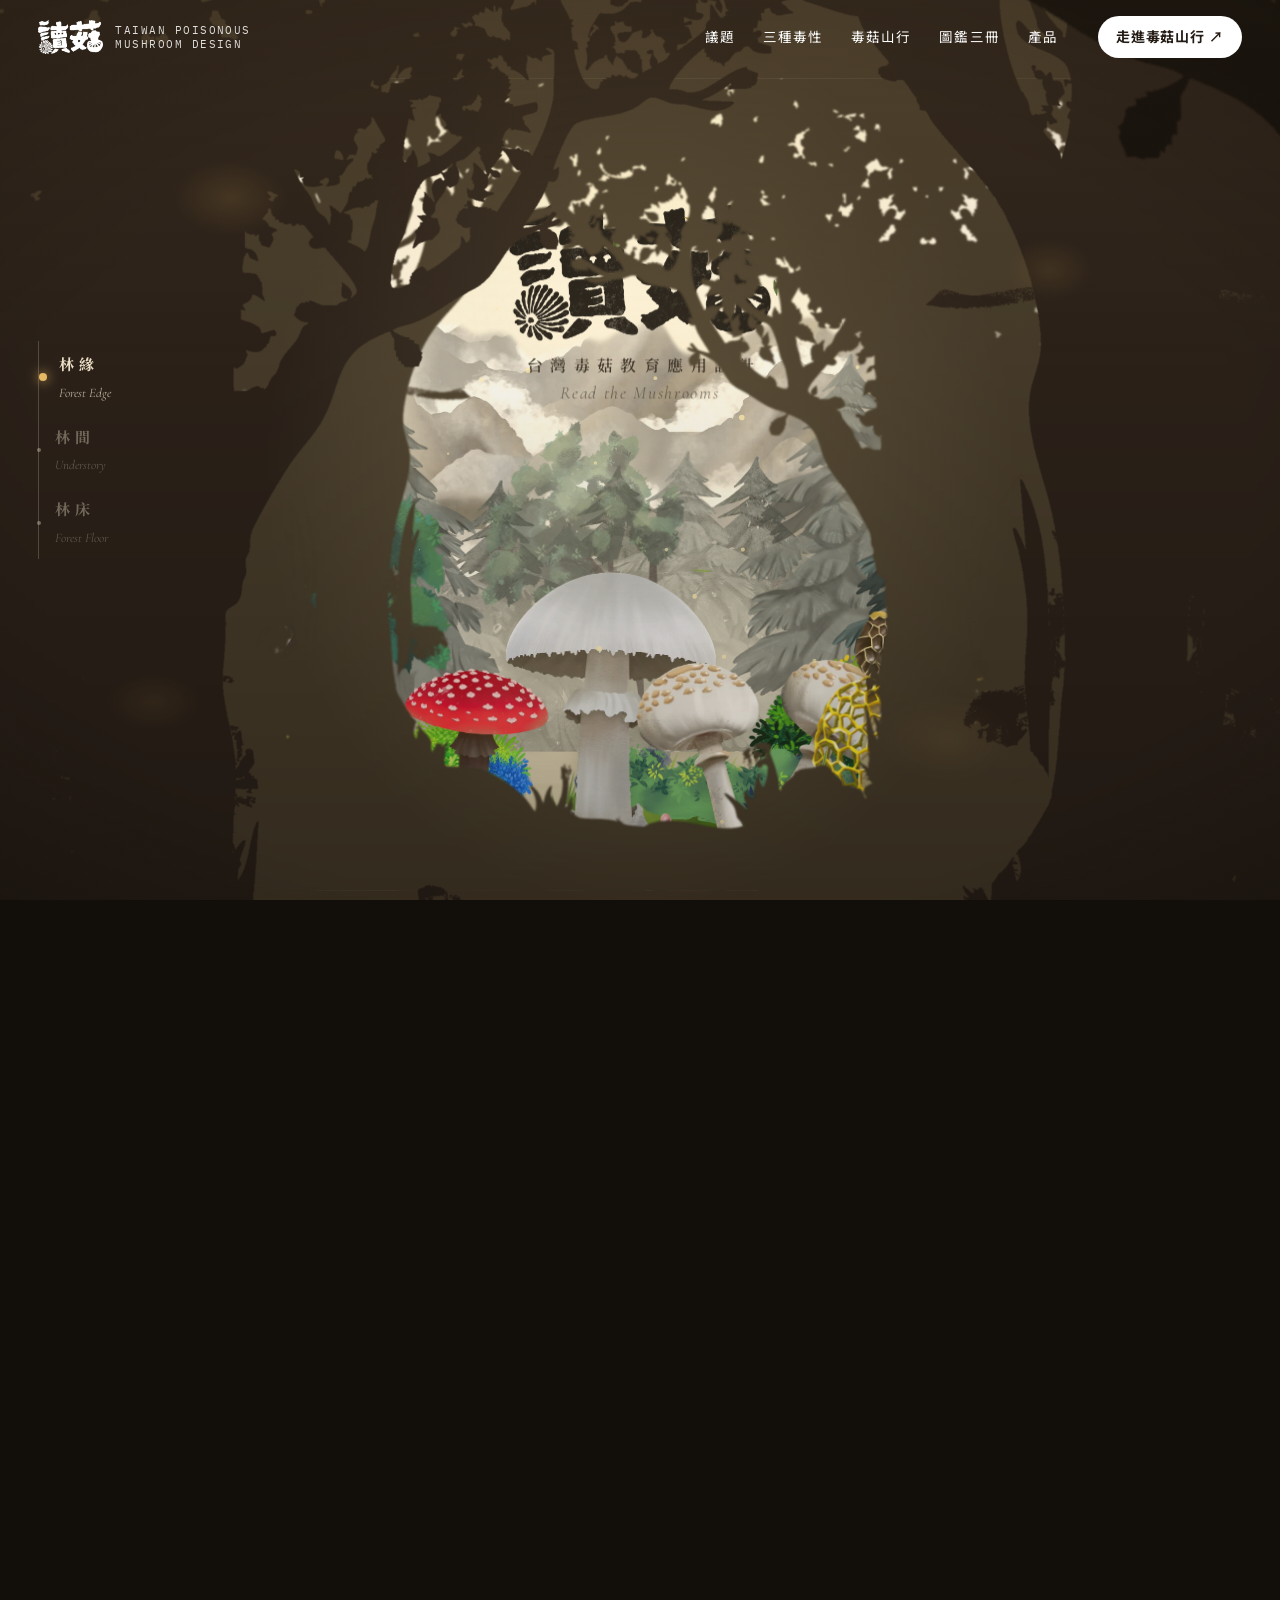
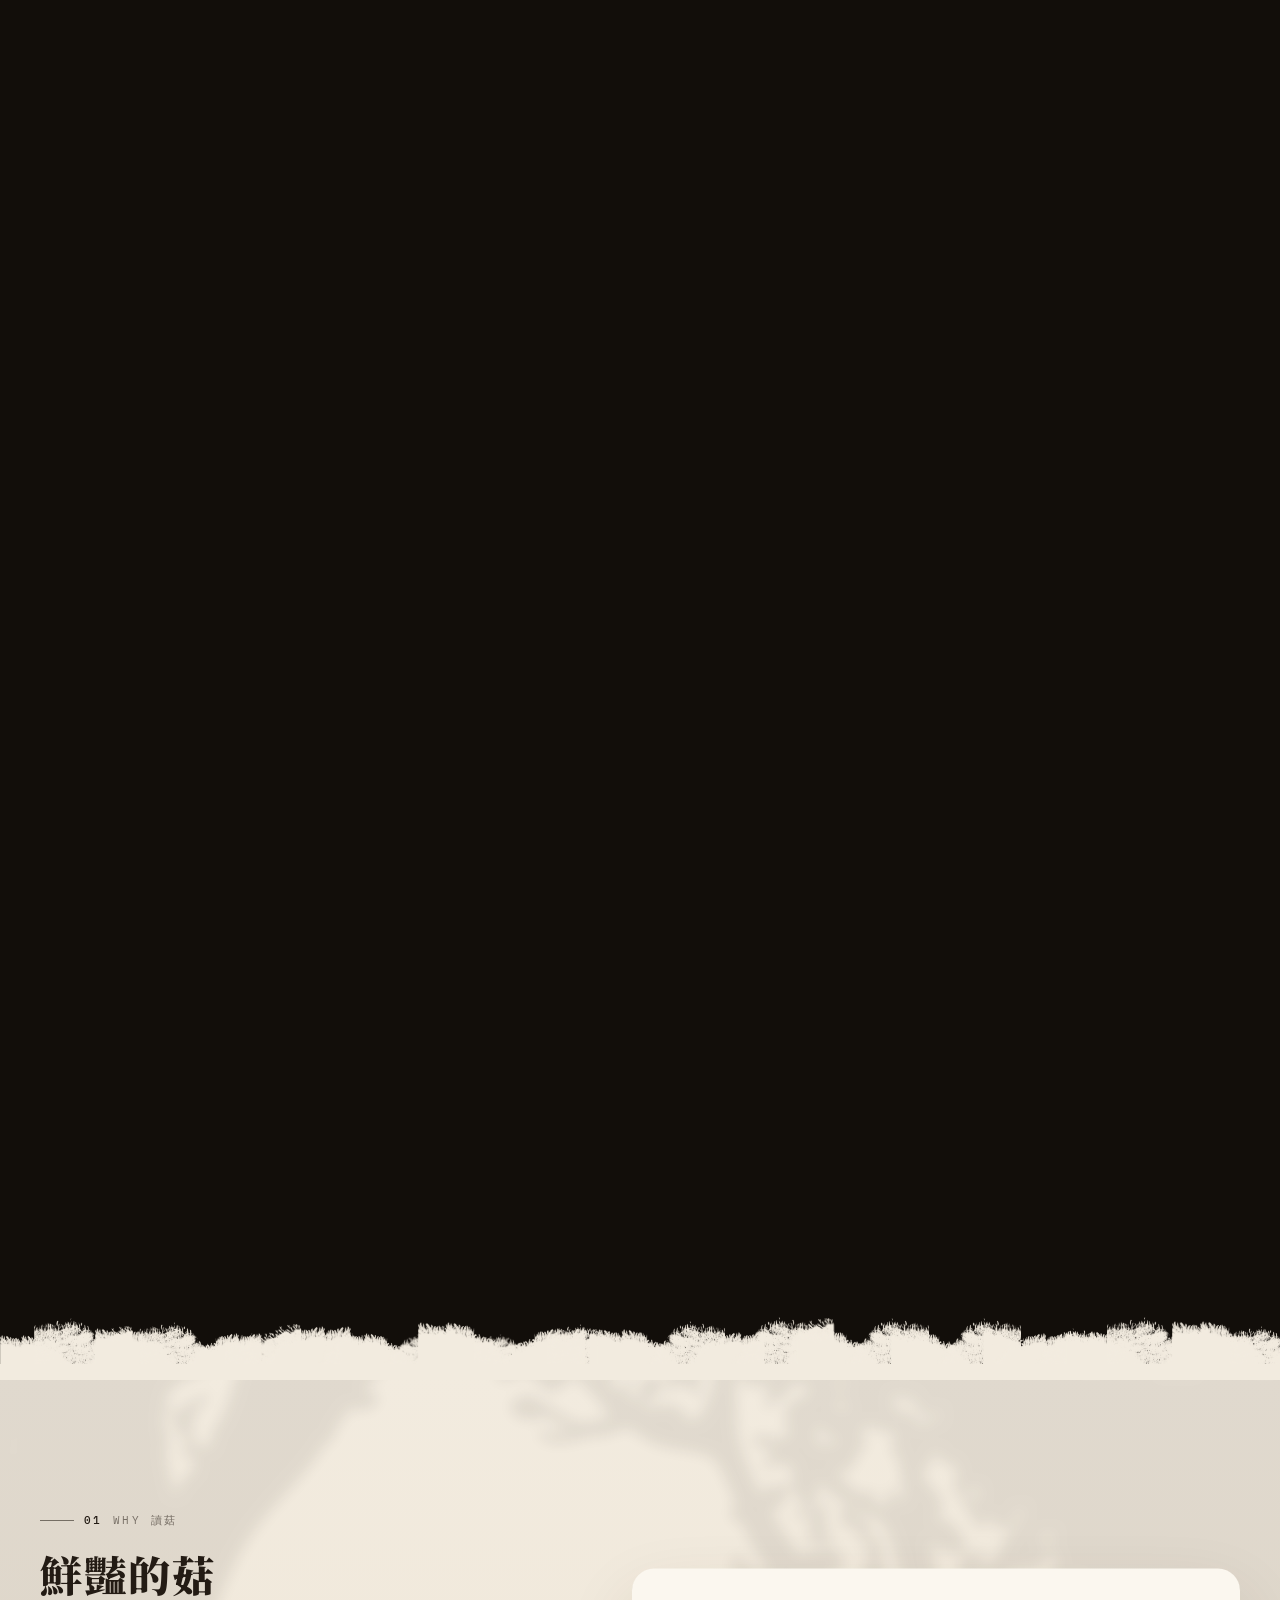
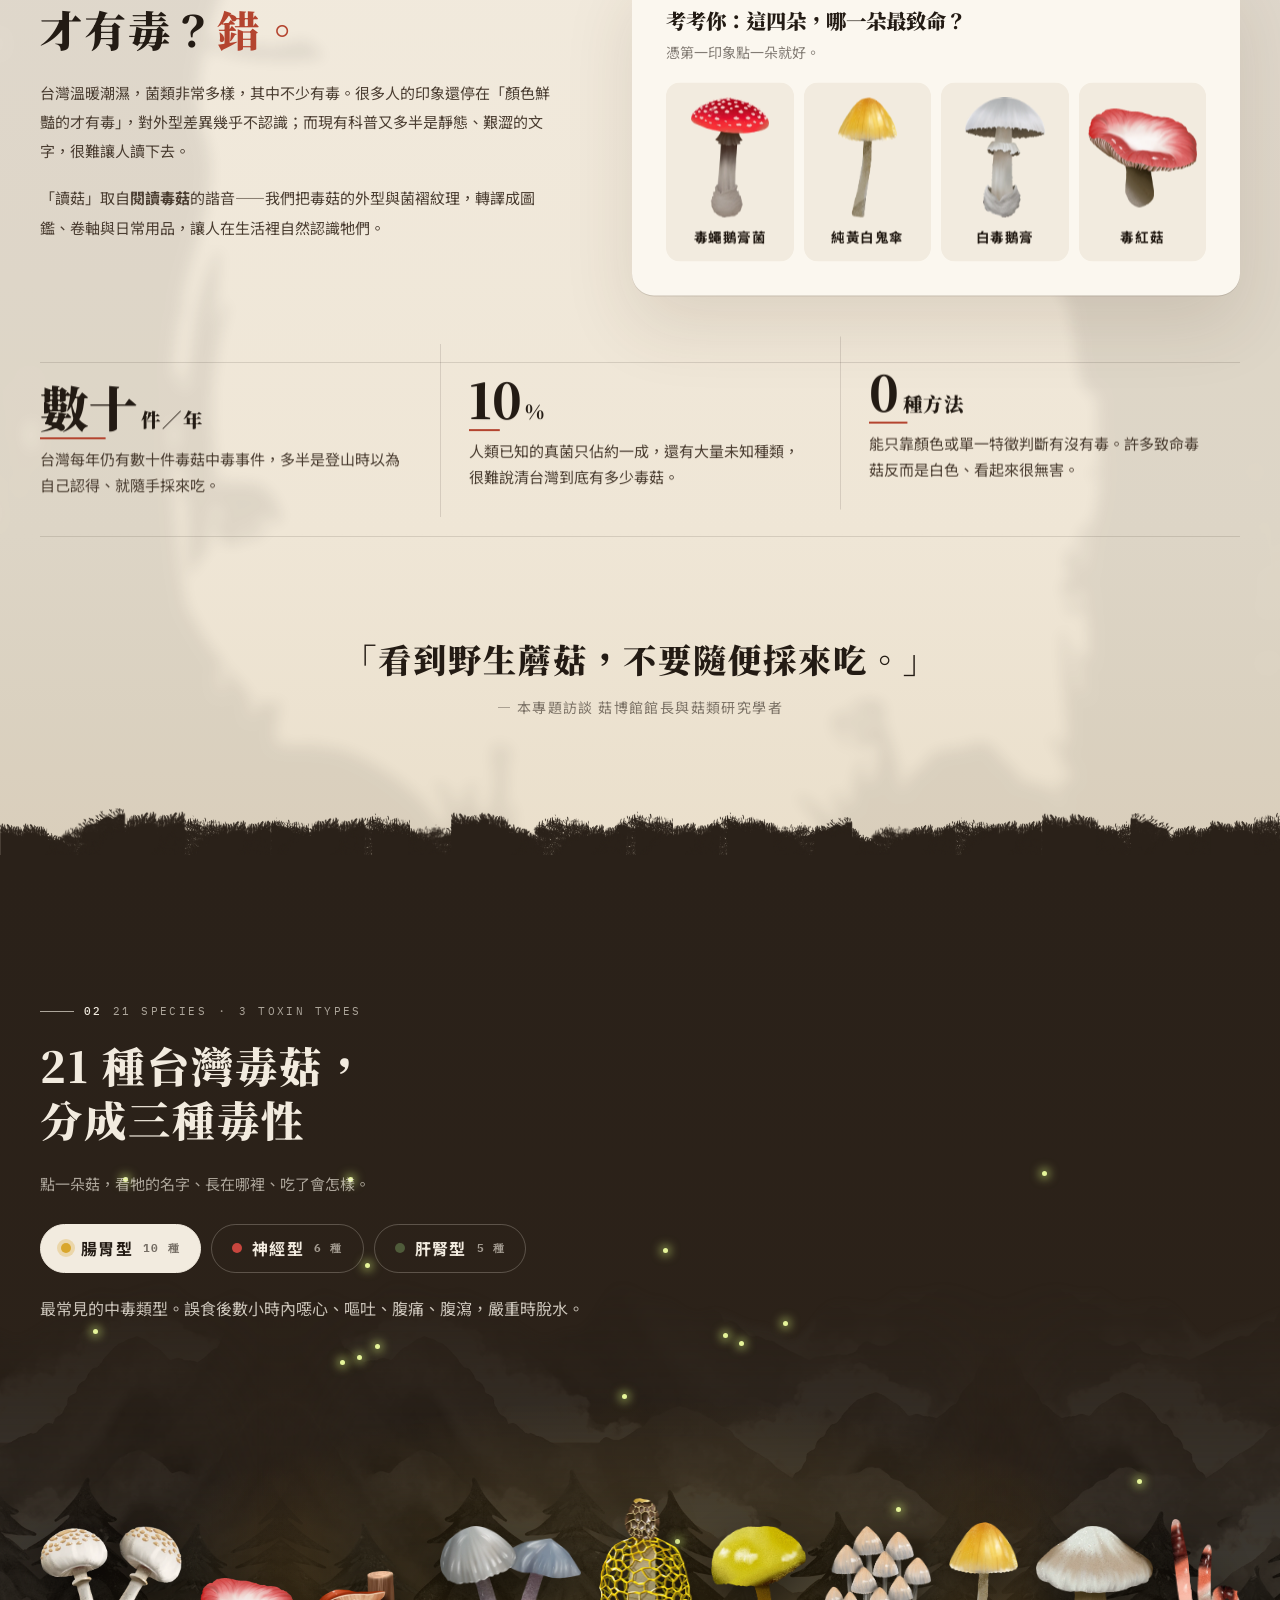
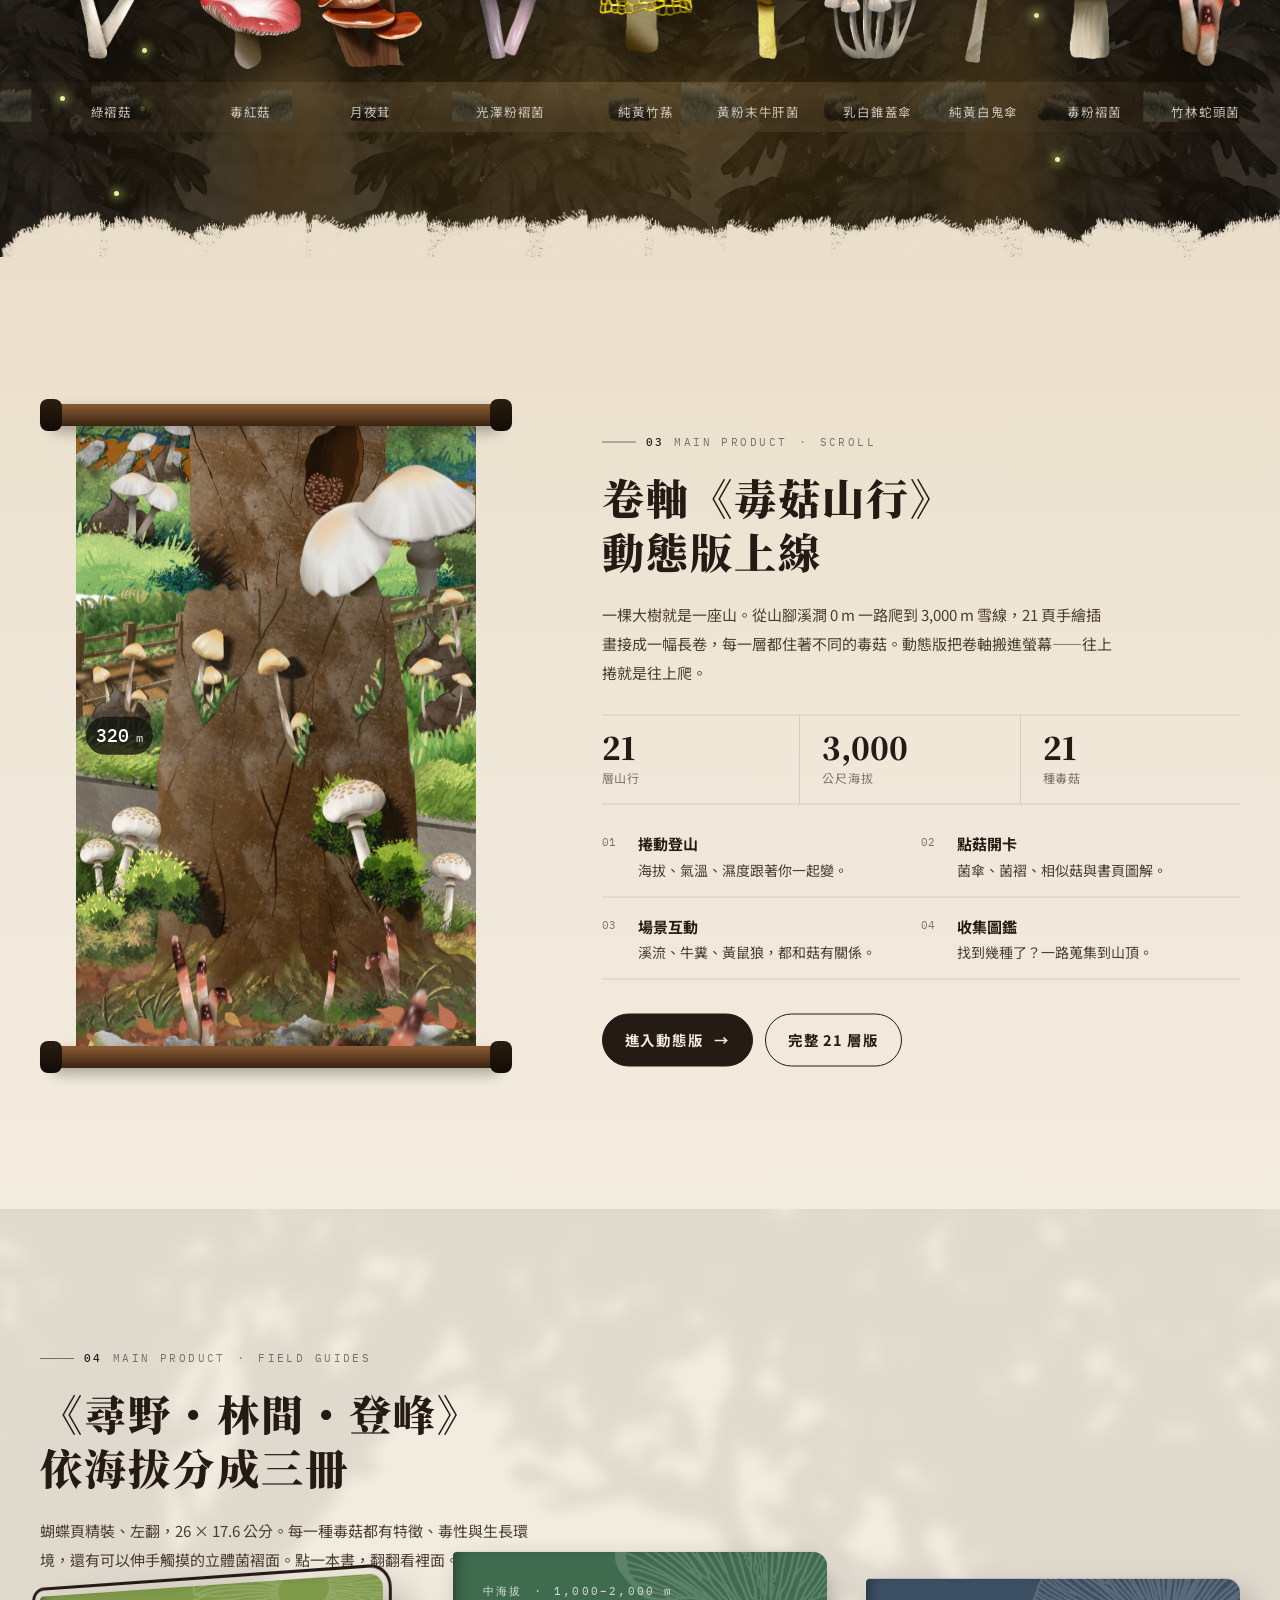
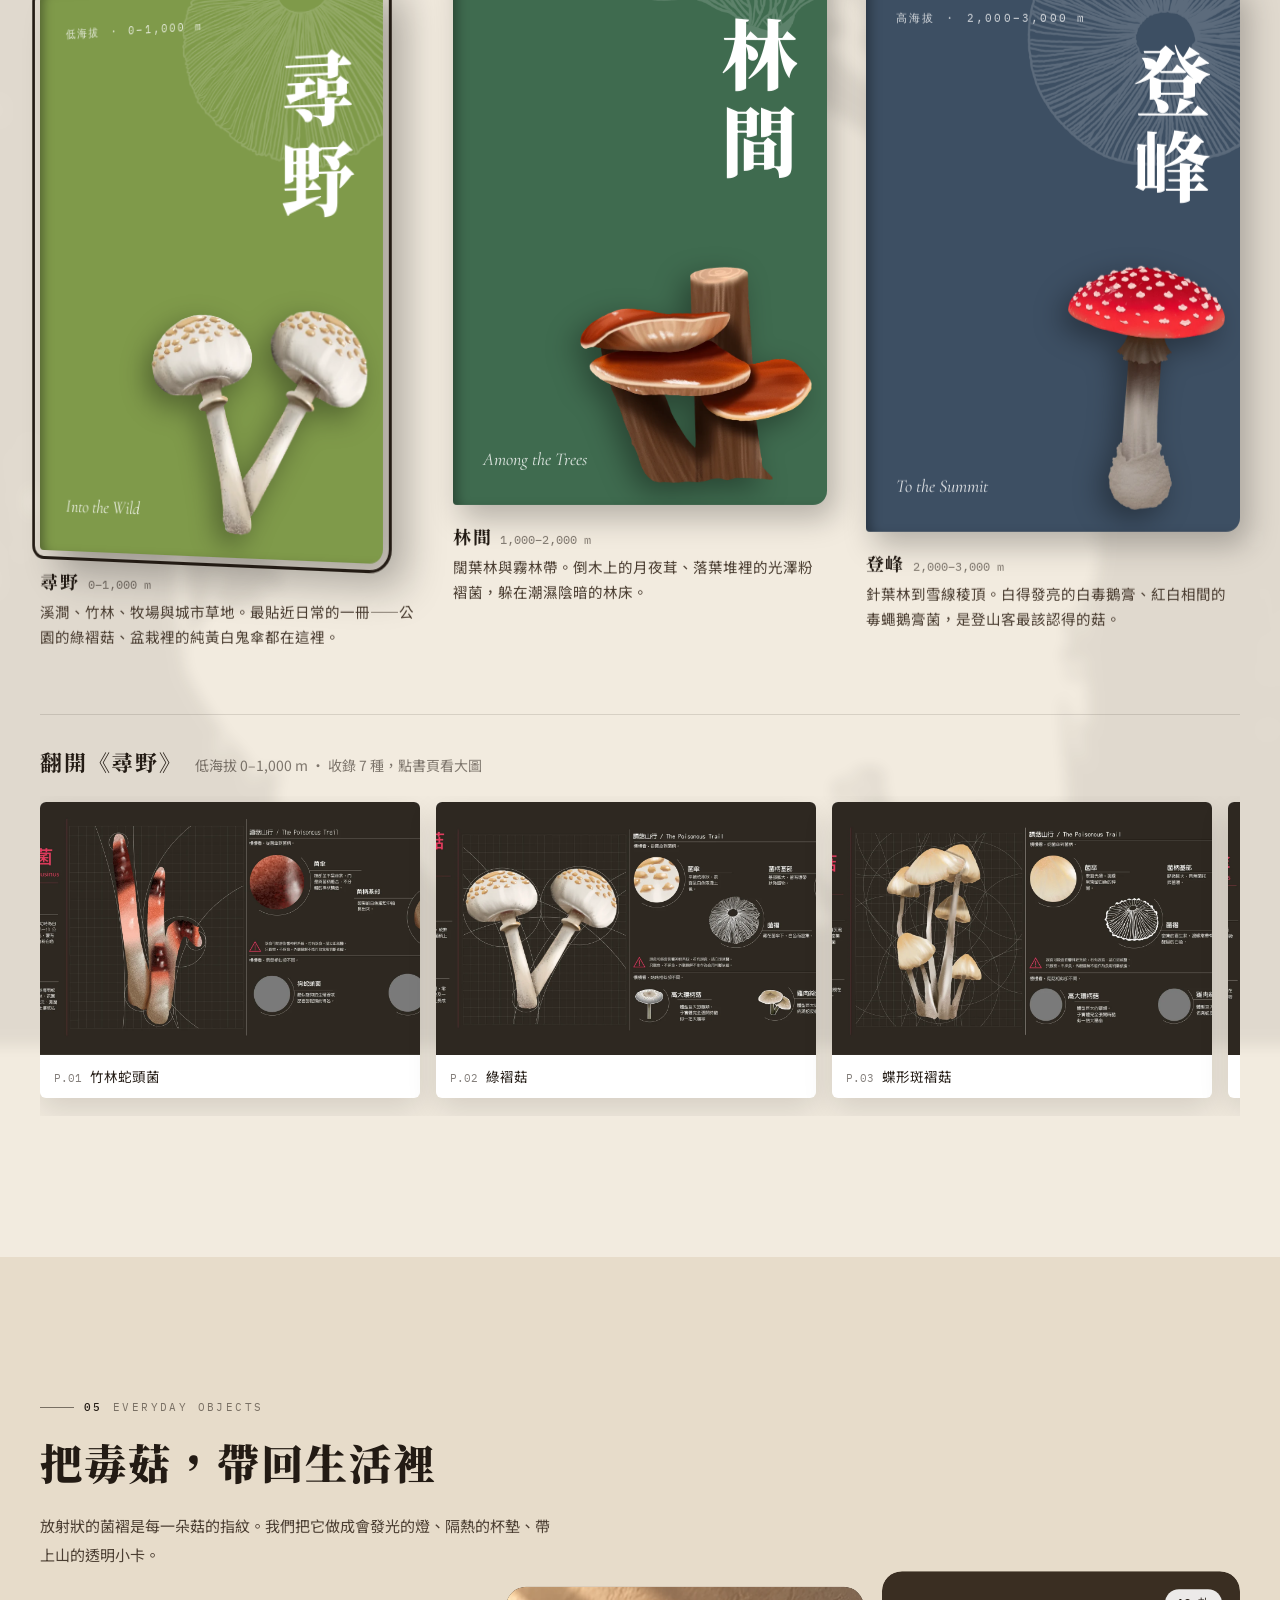
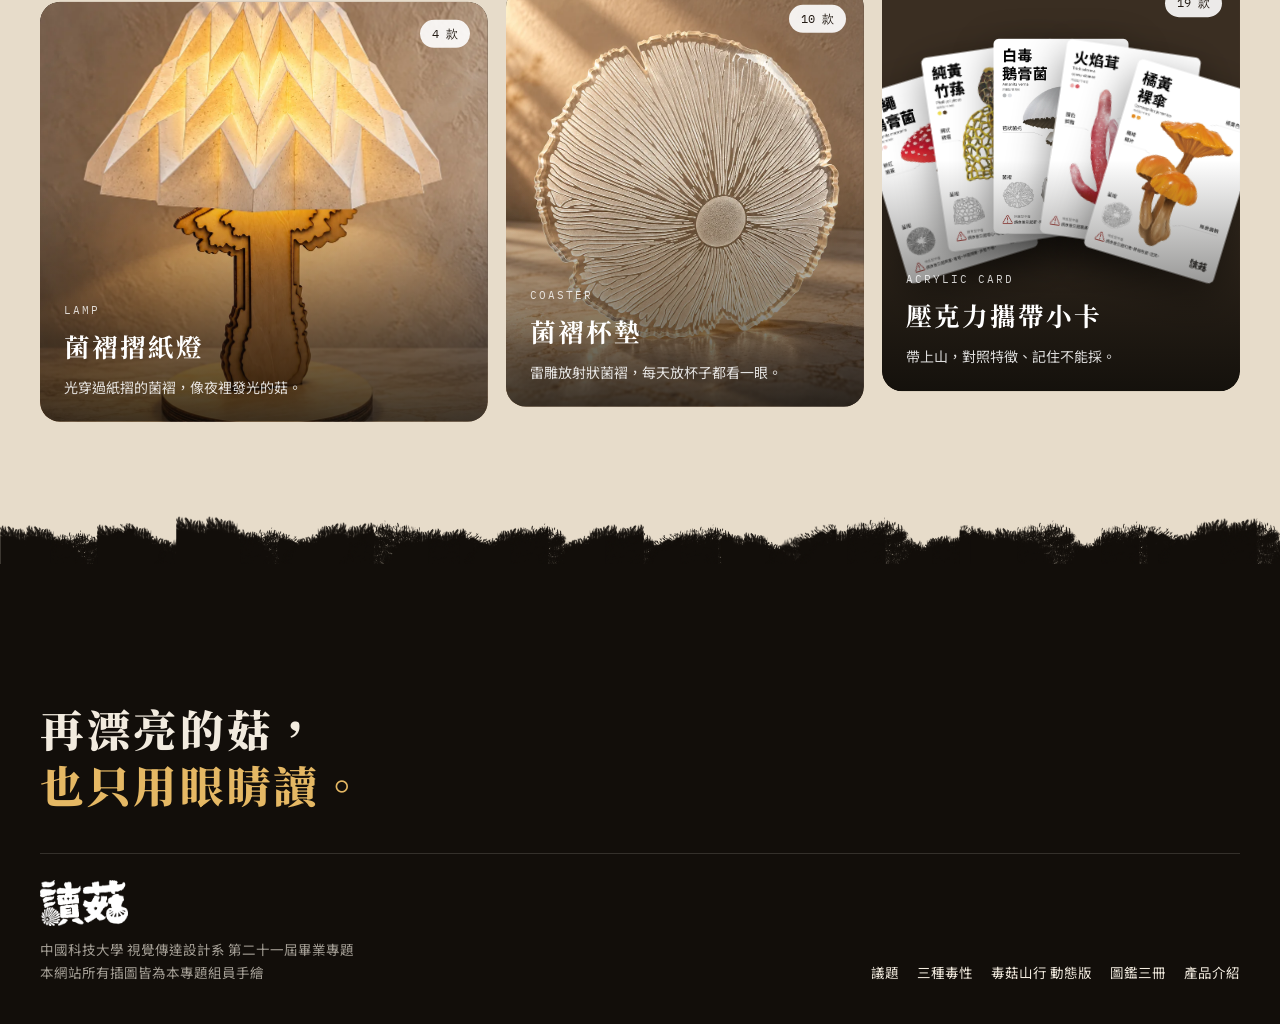
==== dugu-home/index.html @ a9e0968b "讀菇：主網站 dugu-home＋卷軸 dugu-trail 並列，根目錄導向主網站 - dugu-trail 更新到雲端 11/25 版（新插畫 6/14/15、19 張壓克力小卡透明圓角） - 新" ====
<!doctype html>
<html lang="zh-Hant">
<head>
<meta charset="utf-8">
<meta name="viewport" content="width=device-width, initial-scale=1, viewport-fit=cover">
<title>讀菇｜台灣毒蘑菇教育應用設計</title>
<meta name="description" content="讀菇——閱讀毒菇。把台灣毒蘑菇的外型與菌褶，轉譯成圖鑑、卷軸、燈具、杯墊與隨身小卡，讓大家在生活裡認識毒菇、不再誤食。">
<link rel="preconnect" href="https://fonts.googleapis.com">
<link rel="preconnect" href="https://fonts.gstatic.com" crossorigin>
<link href="https://fonts.googleapis.com/css2?family=Noto+Sans+TC:wght@400;500;700;900&family=Noto+Serif+TC:wght@600;900&family=IBM+Plex+Mono:wght@400;500&family=Cormorant+Garamond:ital,wght@1,500;1,600&display=swap" rel="stylesheet">
<link rel="stylesheet" href="css/home.css?v=4">
<link rel="stylesheet" href="css/motion.css?v=1">
<link rel="icon" href="../dugu-trail/img/logo-ink.png">
</head>
<body data-page="home">

<header class="nav" id="nav">
  <a class="nav-logo" href="#top" aria-label="讀菇 首頁">
    <img class="white" src="../dugu-trail/img/logo-white.png" alt="讀菇"><img class="ink" src="../dugu-trail/img/logo-ink.png" alt="">
    <span>TAIWAN POISONOUS<br>MUSHROOM DESIGN</span>
  </a>
  <nav class="nav-links" aria-label="主選單">
    <a href="#issue">議題</a>
    <a href="#types">三種毒性</a>
    <a href="#scroll">毒菇山行</a>
    <a href="#books">圖鑑三冊</a>
    <a href="products.html">產品</a>
  </nav>
  <button class="nav-menu" id="navMenu" aria-expanded="false">選單</button>
  <a class="nav-cta" href="../dugu-trail/index.html">走進毒菇山行 ↗</a>
</header>

<!-- 開場：三層樹冠環（林緣→林間→林床），往下滑一層層穿過，走進森林 -->
<section class="hero" id="top" aria-label="讀菇 開場">
  <div class="hero-stick" id="heroStick">
    <div class="scene" id="scene">
      <div class="sky"></div>
      <div class="sun"></div>
      <div class="rays" aria-hidden="true"><i></i><i></i><i></i><i></i><i></i></div>
      <div class="lyr lyr-alp" data-depth=".12"></div>
      <div class="haze h1"></div>
      <div class="lyr lyr-far" data-depth=".28"></div>
      <div class="lyr lyr-panel" data-depth=".5"></div>
      <div class="haze h2"></div>
      <div class="lyr lyr-mid" data-depth=".62"></div>
      <div class="lyr lyr-ground" data-depth=".8"></div>
      <div class="lyr lyr-mush" data-depth="1"></div>
      <div class="lyr lyr-front" data-depth="1.35"></div>
      <div class="hero-logo" id="heroLogo">
        <img src="../dugu-trail/img/logo-ink.png" alt="讀菇">
        <p>台灣毒菇教育應用設計</p>
        <small>Read the Mushrooms</small>
      </div>
      <div class="torch" id="torch"></div>
    </div>
    <canvas id="spores" aria-hidden="true"></canvas>
    <div class="rings" aria-hidden="true">
      <div class="ring r-back"><img src="img/scene/canopy-back.webp" alt=""></div>
      <div class="ring r-mid"><img src="img/scene/canopy-mid.webp" alt=""></div>
      <div class="ring r-front"><img src="img/scene/canopy-front.webp" alt=""></div>
    </div>
    <div class="dapple" aria-hidden="true"></div>
    <div class="hero-fade" id="heroFade"></div>
    <ol class="depth" id="depth" aria-hidden="true">
      <li class="on"><b>林緣</b><span>Forest Edge</span></li>
      <li><b>林間</b><span>Understory</span></li>
      <li><b>林床</b><span>Forest Floor</span></li>
    </ol>
    <div class="hero-hint" id="hint">往下滑，走進森林<i></i></div>
    <div class="hero-say" id="say"><b>每一朵都很美，也每一朵都有毒。</b><span>點點看地上的菇——牠們都畫自本專題的手繪圖鑑。點空地會揚起孢子。</span></div>
  </div>
  <div class="grass-row" data-grass style="--sil: var(--paper); top: auto; bottom: -10px" aria-hidden="true"></div>
</section>

<!-- 議題 -->
<section class="sec issue" id="issue">
  <div class="leafshade" aria-hidden="true"></div>
  <div class="side-art sa-l" aria-hidden="true"><img src="img/scene/p-white.webp" alt=""></div>
  <div class="wrap">
    <div class="issue-grid">
      <div class="rv">
        <p class="kicker"><b>01</b> Why 讀菇</p>
        <h2 class="h2">鮮豔的菇<br>才有毒？<em>錯。</em></h2>
        <p class="lead">台灣溫暖潮濕，菌類非常多樣，其中不少有毒。很多人的印象還停在「顏色鮮豔的才有毒」，對外型差異幾乎不認識；而現有科普又多半是靜態、艱澀的文字，很難讓人讀下去。</p>
        <p class="lead">「讀菇」取自<b>閱讀毒菇</b>的諧音——我們把毒菇的外型與菌褶紋理，轉譯成圖鑑、卷軸與日常用品，讓人在生活裡自然認識牠們。</p>
      </div>
      <div class="quiz rv" id="quiz" style="--rd:.15s">
        <p class="quiz-q">考考你：這四朵，哪一朵最致命？</p>
        <p class="quiz-sub">憑第一印象點一朵就好。</p>
        <div class="quiz-row" id="quizRow"></div>
        <div class="quiz-ans" id="quizAns"></div>
      </div>
    </div>
    <div class="facts">
      <div class="fact rv"><div class="fact-n">數十<small>件／年</small></div><p>台灣每年仍有數十件毒菇中毒事件，多半是登山時以為自己認得、就隨手採來吃。</p></div>
      <div class="fact rv" style="--rd:.1s"><div class="fact-n">10<small>%</small></div><p>人類已知的真菌只佔約一成，還有大量未知種類，很難說清台灣到底有多少毒菇。</p></div>
      <div class="fact rv" style="--rd:.2s"><div class="fact-n">0<small>種方法</small></div><p>能只靠顏色或單一特徵判斷有沒有毒。許多致命毒菇反而是白色、看起來很無害。</p></div>
    </div>
    <blockquote class="quote rv">
      <q>看到野生蘑菇，不要隨便採來吃。</q>
      <cite>— 本專題訪談 菇博館館長與菇類研究學者</cite>
    </blockquote>
  </div>
</section>

<!-- 三種毒性 -->
<section class="sec types" id="types">
  <div class="grass-row" data-grass style="--sil: var(--bark)" aria-hidden="true"></div>
  <div class="types-bg" aria-hidden="true"><img src="img/scene/p-alpine.webp" alt=""><img src="img/scene/p-alpine.webp" alt=""><img src="img/scene/p-alpine.webp" alt=""></div>
  <div class="fireflies" id="flies" aria-hidden="true"></div>
  <div class="wrap">
    <p class="kicker rv"><b>02</b> 21 Species ・ 3 Toxin Types</p>
    <h2 class="h2 rv">21 種台灣毒菇，<br>分成三種毒性</h2>
    <p class="lead rv">點一朵菇，看牠的名字、長在哪裡、吃了會怎樣。</p>
    <div class="tabs" id="tabs" role="tablist"></div>
    <p class="type-desc" id="typeDesc"></p>
    <div class="floor" id="floor"><div class="floor-ground" id="floorGround" aria-hidden="true"></div><div class="floor-row" id="floorRow"></div></div>
  </div>
</section>

<!-- 卷軸：毒菇山行（動態版入口） -->
<section class="sec scroll-sec" id="scroll">
  <div class="grass-row" data-grass style="--sil: #eadfcb" aria-hidden="true"></div>
  <div class="wrap scroll-grid">
    <div class="scroll rv" aria-label="卷軸預覽：拖曳或滾動上下看">
      <div class="rod"></div>
      <div class="scroll-win" id="scrollWin">
        <div class="scroll-strip" id="strip"></div>
        <div class="alt"><b id="altNum">0</b> m</div>
      </div>
      <div class="rod"></div>
    </div>
    <div>
      <p class="kicker rv"><b>03</b> Main Product ・ Scroll</p>
      <h2 class="h2 rv">卷軸《毒菇山行》<br>動態版上線</h2>
      <p class="lead rv">一棵大樹就是一座山。從山腳溪澗 0 m 一路爬到 3,000 m 雪線，21 頁手繪插畫接成一幅長卷，每一層都住著不同的毒菇。動態版把卷軸搬進螢幕——往上捲就是往上爬。</p>
      <div class="stat-row rv">
        <div class="stat"><b>21</b><span>層山行</span></div>
        <div class="stat"><b>3,000</b><span>公尺海拔</span></div>
        <div class="stat"><b>21</b><span>種毒菇</span></div>
      </div>
      <ul class="feat rv">
        <li><b>捲動登山</b>海拔、氣溫、濕度跟著你一起變。</li>
        <li><b>點菇開卡</b>菌傘、菌褶、相似菇與書頁圖解。</li>
        <li><b>場景互動</b>溪流、牛糞、黃鼠狼，都和菇有關係。</li>
        <li><b>收集圖鑑</b>找到幾種了？一路蒐集到山頂。</li>
      </ul>
      <div class="cta-row rv">
        <a class="btn btn-ink" href="../dugu-trail/index.html">進入動態版 <span class="arr">→</span></a>
        <a class="btn btn-line" href="../dugu-trail/full.html">完整 21 層版</a>
      </div>
    </div>
  </div>
</section>

<!-- 三冊圖鑑 -->
<section class="sec books" id="books">
  <div class="leafshade" aria-hidden="true"></div>
  <div class="wrap">
    <p class="kicker rv"><b>04</b> Main Product ・ Field Guides</p>
    <h2 class="h2 rv">《尋野・林間・登峰》<br>依海拔分成三冊</h2>
    <p class="lead rv">蝴蝶頁精裝、左翻，26 × 17.6 公分。每一種毒菇都有特徵、毒性與生長環境，還有可以伸手觸摸的立體菌褶面。點一本書，翻翻看裡面。</p>
    <div class="shelf" id="shelf"></div>
    <div class="pages" id="pages"></div>
  </div>
</section>

<!-- 產品預告 -->
<section class="sec prod-teaser" id="products">
  <div class="wrap">
    <p class="kicker rv"><b>05</b> Everyday Objects</p>
    <h2 class="h2 rv">把毒菇，帶回生活裡</h2>
    <p class="lead rv">放射狀的菌褶是每一朵菇的指紋。我們把它做成會發光的燈、隔熱的杯墊、帶上山的透明小卡。</p>
    <div class="tiles">
      <a class="tile rv" href="products.html#lamp"><img class="bg" src="img/prod/lamp-inocybe.webp" alt="汙白絲蓋傘摺紙燈"><span class="tile-count">4 款</span><span class="tile-txt"><small>LAMP</small><b>菌褶摺紙燈</b><span>光穿過紙摺的菌褶，像夜裡發光的菇。</span></span></a>
      <a class="tile rv" href="products.html#coaster" style="--rd:.1s"><img class="bg" src="img/prod/coaster-chloro.webp" alt="綠褶菇壓克力杯墊"><span class="tile-count">10 款</span><span class="tile-txt"><small>COASTER</small><b>菌褶杯墊</b><span>雷雕放射狀菌褶，每天放杯子都看一眼。</span></span></a>
      <a class="tile cards rv" href="products.html#cards" style="--rd:.2s"><span class="fan" id="fan"></span><span class="tile-count">19 款</span><span class="tile-txt"><small>ACRYLIC CARD</small><b>壓克力攜帶小卡</b><span>帶上山，對照特徵、記住不能採。</span></span></a>
    </div>
  </div>
</section>

<footer class="foot">
  <div class="grass-row" data-grass style="--sil: var(--forest)" aria-hidden="true"></div>
  <div class="wrap">
    <p class="foot-say">再漂亮的菇，<br><em>也只用眼睛讀。</em></p>
    <div class="foot-row">
      <div><img src="../dugu-trail/img/logo-white.png" alt="讀菇"><p style="margin:12px 0 0">中國科技大學 視覺傳達設計系 第二十一屆畢業專題<br>本網站所有插圖皆為本專題組員手繪</p></div>
      <nav class="foot-links"><a href="#issue">議題</a><a href="#types">三種毒性</a><a href="../dugu-trail/index.html">毒菇山行 動態版</a><a href="#books">圖鑑三冊</a><a href="products.html">產品介紹</a></nav>
    </div>
  </div>
</footer>

<div class="modal" id="modal" hidden><div class="md-box" role="dialog" aria-modal="true" aria-labelledby="mdName"><button class="md-x" data-close aria-label="關閉">×</button><div class="md-art" id="mdArt"></div><div class="md-txt" id="mdTxt"></div></div></div>
<div class="lb" id="lb" hidden><figure style="margin:0"><img alt=""><p></p></figure></div>

<script src="../dugu-trail/js/data.js"></script>
<script src="js/home-data.js"></script>
<script src="js/common.js?v=2"></script>
<script src="js/home.js?v=4"></script>
<script src="js/motion.js?v=1"></script>
</body>
</html>
---- dugu-home/css/home.css ----
/* 讀菇 主網站：插圖為主、黑色樹冠框＋米白紙張（取自 A0 主視覺海報） */
:root {
  --ink: #14130f;
  --ink-2: #2b2820;
  --paper: #f4eee2;
  --paper-2: #ebe3d2;
  --line: rgba(20, 19, 15, .14);
  --mute: rgba(20, 19, 15, .6);
  --moss: #5f7a34;
  --leaf: #8fae4a;
  --poison: #c8463e;
  --mustard: #d9a62b;
  --sans: 'Noto Sans TC', system-ui, -apple-system, 'PingFang TC', sans-serif;
  --serif: 'Noto Serif TC', 'Songti TC', serif;
  --mono: 'IBM Plex Mono', ui-monospace, Menlo, monospace;
  --latin: 'Cormorant Garamond', Georgia, serif;
  --ease: cubic-bezier(.2, .8, .2, 1);
  --wrap: min(1200px, 100% - 48px);
}
*, *::before, *::after { box-sizing: border-box; }
html { scroll-behavior: smooth; }
body { margin: 0; font-family: var(--sans); color: var(--ink); background: var(--paper); -webkit-font-smoothing: antialiased; overflow-x: hidden; line-height: 1.7; }
img { display: block; max-width: 100%; }
a { color: inherit; }
button { font: inherit; color: inherit; cursor: pointer; }
.wrap { width: var(--wrap); margin-inline: auto; }
.kicker { font-family: var(--mono); font-size: 11.5px; letter-spacing: .18em; text-transform: uppercase; color: var(--mute); margin: 0 0 14px; display: flex; align-items: center; gap: 10px; }
.kicker::before { content: ''; width: 26px; height: 1px; background: currentColor; }
.h2 { font-family: var(--serif); font-weight: 900; font-size: clamp(34px, 5.2vw, 68px); line-height: 1.12; letter-spacing: .04em; margin: 0 0 18px; }
.h2 em { font-style: normal; color: var(--poison); }
.lead { font-size: clamp(16px, 1.4vw, 19px); color: var(--ink-2); max-width: 36em; margin: 0 0 18px; }
.sci { font-family: var(--latin); font-style: italic; font-weight: 500; }
.btn { display: inline-flex; align-items: center; gap: 10px; padding: 14px 24px; border-radius: 99px; font-weight: 700; letter-spacing: .06em; text-decoration: none; border: 1.5px solid var(--ink); transition: transform .3s var(--ease), background .3s, color .3s; }
.btn:hover { transform: translateY(-2px); }
.btn-ink { background: var(--ink); color: var(--paper); }
.btn-ink:hover { background: var(--poison); border-color: var(--poison); }
.btn-line { background: transparent; }
.btn-line:hover { background: var(--ink); color: var(--paper); }
.btn .arr { transition: transform .3s var(--ease); }
.btn:hover .arr { transform: translateX(4px); }

/* ---------- 頁首 ---------- */
.nav { position: fixed; z-index: 50; inset: 0 0 auto; display: flex; align-items: center; gap: 28px; padding: 16px clamp(16px, 3vw, 40px); transition: background .4s, color .4s, padding .4s; color: #fff; }
.nav-logo { display: flex; align-items: center; gap: 12px; text-decoration: none; }
.nav-logo img { height: 34px; width: auto; }
.nav-logo .ink { display: none; }
.nav-logo span { font-family: var(--mono); font-size: 10.5px; letter-spacing: .14em; line-height: 1.35; opacity: .85; }
.nav-links { display: flex; gap: 4px; margin-left: auto; }
.nav-links a { text-decoration: none; font-size: 14px; letter-spacing: .08em; padding: 8px 12px; border-radius: 99px; transition: background .25s; }
.nav-links a:hover, .nav-links a.on { background: rgba(255, 255, 255, .16); }
.nav-cta { text-decoration: none; font-size: 14px; font-weight: 700; letter-spacing: .06em; padding: 9px 18px; border-radius: 99px; background: #fff; color: var(--ink); white-space: nowrap; transition: background .25s, color .25s; }
.nav-cta:hover { background: var(--poison); color: #fff; }
.nav.solid { background: rgba(244, 238, 226, .92); color: var(--ink); padding-block: 10px; box-shadow: 0 1px 0 var(--line); }
.nav.solid .nav-logo .ink { display: block; }
.nav.solid .nav-logo .white { display: none; }
.nav.solid .nav-links a:hover, .nav.solid .nav-links a.on { background: rgba(20, 19, 15, .07); }
.nav.solid .nav-cta { background: var(--ink); color: var(--paper); }
.nav-menu { display: none; margin-left: auto; background: none; border: 1.5px solid currentColor; border-radius: 99px; padding: 6px 14px; font-size: 13px; }
@media (max-width: 900px) {
  .nav-links { display: none; position: absolute; top: 100%; left: 12px; right: 12px; flex-direction: column; background: var(--paper); color: var(--ink); border-radius: 18px; padding: 10px; box-shadow: 0 20px 50px rgba(0, 0, 0, .25); }
  .nav.open .nav-links { display: flex; }
  .nav-menu { display: block; }
  .nav-cta { display: none; }
  .nav-logo span { display: none; }
}

/* ---------- 開場：三層樹冠環，一層層穿過走進森林 ---------- */
:root { --forest: #0b110a; --forest-2: #15211a; --moss-d: #1d2c18; }
.hero { position: relative; height: 330vh; background: var(--forest); }
.hero-stick { position: sticky; top: 0; height: 100vh; height: 100svh; overflow: hidden; background: var(--forest); }
.scene { position: absolute; inset: 0; transform-origin: 50% 66%; will-change: transform; overflow: hidden; }
.sky { position: absolute; inset: 0; background:
  radial-gradient(120vh 60vh at 50% 18%, #fffbea 0%, rgba(255, 251, 234, 0) 70%),
  linear-gradient(180deg, #e9efdc 0%, #f5f1df 30%, #e8ecd2 52%, #c8d8ac 74%, #9fb87a 100%); }
.sun { position: absolute; left: 50%; top: 16%; width: 80vh; height: 80vh; transform: translate(-50%, -50%); border-radius: 50%; background: radial-gradient(circle, rgba(255, 244, 205, .95), rgba(255, 238, 190, .35) 32%, rgba(255, 246, 214, 0) 66%); animation: breathe 9s ease-in-out infinite alternate; }
@keyframes breathe { to { transform: translate(-50%, -50%) scale(1.08); opacity: .85; } }
.rays { position: absolute; left: 50%; top: -12vh; width: 0; height: 0; z-index: 2; pointer-events: none; }
.rays i { position: absolute; left: 0; top: 0; width: 13vh; height: 130vh; transform-origin: 50% 0; background: linear-gradient(180deg, rgba(255, 246, 214, .55), rgba(255, 246, 214, 0) 85%); filter: blur(10px); opacity: .5; animation: ray 11s ease-in-out infinite alternate; }
.rays i:nth-child(1) { rotate: 24deg; animation-delay: -2s; width: 9vh; }
.rays i:nth-child(2) { rotate: 11deg; animation-delay: -5s; }
.rays i:nth-child(3) { rotate: -4deg; animation-delay: -1s; width: 18vh; }
.rays i:nth-child(4) { rotate: -17deg; animation-delay: -7s; width: 8vh; }
.rays i:nth-child(5) { rotate: -30deg; animation-delay: -3.5s; }
@keyframes ray { 0% { opacity: .18; translate: -50% 0; } 60% { opacity: .55; } 100% { opacity: .3; translate: calc(-50% + 3vh) 0; } }
.haze { position: absolute; left: 0; right: 0; pointer-events: none; }
.haze.h1 { bottom: 14vh; height: 30vh; background: linear-gradient(180deg, rgba(238, 241, 222, 0), rgba(238, 241, 222, .75) 60%, rgba(220, 230, 196, .2)); }
.haze.h2 { bottom: 4vh; height: 22vh; background: linear-gradient(180deg, rgba(226, 234, 204, 0), rgba(226, 234, 204, .55) 70%, rgba(226, 234, 204, 0)); animation: drift 14s ease-in-out infinite alternate; }
@keyframes drift { to { transform: translateX(4vw); opacity: .7; } }
.lyr { position: absolute; inset: 0; pointer-events: none; will-change: transform; }
.lyr img, .lyr .mu { position: absolute; bottom: var(--b, 0); left: calc(50% + var(--x) * 1vh); height: calc(var(--h) * 1vh); width: auto; max-width: none; transform: translateX(-50%) scaleX(var(--f, 1)); }
.lyr-alp img { filter: saturate(.7) brightness(1.06) contrast(.92); opacity: .9; }
.lyr-far img { filter: saturate(.6) brightness(1.1) blur(.5px); opacity: .7; }
.lyr-panel img { filter: saturate(.92); }
.lyr-mid img { filter: saturate(.9); }
/* 風：每棵樹、每叢草各自用不同節奏擺動 */
.lyr .sw { transform-origin: 50% 100%; animation: wind var(--wd, 7s) ease-in-out infinite alternate; animation-delay: var(--wdl, 0s); }
@keyframes wind { from { transform: translateX(-50%) scaleX(var(--f, 1)) rotate(-.7deg); } to { transform: translateX(-50%) scaleX(var(--f, 1)) rotate(.9deg); } }
.hero-logo { position: absolute; left: 50%; top: 35%; transform: translate(-50%, -50%); text-align: center; z-index: 3; will-change: transform, opacity; }
.hero-logo img { width: min(28vh, 56vw); margin: 0 auto; filter: drop-shadow(0 6px 24px rgba(255, 252, 236, .9)); }
.hero-logo p { margin: 10px 0 0; font-family: var(--serif); font-weight: 600; letter-spacing: .5em; font-size: clamp(12px, 1.7vh, 16px); padding-left: .5em; }
.hero-logo small { display: block; font-family: var(--latin); font-style: italic; letter-spacing: .08em; font-size: clamp(13px, 1.9vh, 18px); color: var(--mute); }
.torch { position: absolute; left: 0; top: 0; width: 46vh; height: 46vh; margin: -23vh 0 0 -23vh; border-radius: 50%; pointer-events: none; z-index: 4; background: radial-gradient(circle, rgba(255, 240, 196, .38), rgba(255, 240, 196, 0) 65%); opacity: 0; transition: opacity .6s; }
.hero:hover .torch { opacity: 1; }
.mu { pointer-events: auto; background: none; border: 0; padding: 0; transform-origin: 50% 100%; }
.mu img { position: static; height: 100%; width: auto; transform: none; transform-origin: 50% 100%; animation: sway calc(5s + var(--d, 0) * 1s) ease-in-out infinite alternate; animation-delay: calc(var(--d, 0) * -1.7s); filter: drop-shadow(0 10px 8px rgba(40, 50, 20, .18)); transition: translate .5s var(--ease), scale .5s var(--ease), filter .3s; }
.mu:hover img, .mu:focus-visible img { animation-play-state: paused; translate: 0 -6px; scale: 1.06; filter: drop-shadow(0 16px 14px rgba(40, 50, 20, .28)) drop-shadow(0 0 18px rgba(255, 246, 200, .9)); }
.mu .tag { position: absolute; left: 50%; bottom: calc(100% + 6px); transform: translate(-50%, 6px); white-space: nowrap; font-size: 13px; font-weight: 700; letter-spacing: .06em; background: var(--ink); color: #fff; padding: 5px 11px; border-radius: 99px; opacity: 0; transition: .3s var(--ease); pointer-events: none; }
.mu:hover .tag, .mu:focus-visible .tag { opacity: 1; transform: translate(-50%, 0); }
@keyframes sway { from { transform: rotate(-1.4deg); } to { transform: rotate(1.4deg); } }
#spores { position: absolute; inset: 0; z-index: 5; pointer-events: none; }
/* 樹冠環：寬版樹冠（3200×2262），洞口中心約在 50% / 56% */
.rings { position: absolute; inset: 0; z-index: 6; pointer-events: none; }
/* 樹冠的明暗：靠洞口透光、外圍沉暗，色塊不再平 */
.rings::after { content: ''; position: absolute; inset: 0; z-index: 4; pointer-events: none; background:
  radial-gradient(60vh 70vh at 50% 52%, rgba(255, 236, 180, .16), rgba(255, 236, 180, 0) 70%),
  radial-gradient(120vw 120vh at 50% 55%, rgba(0, 0, 0, 0) 40%, rgba(3, 6, 3, .55) 100%),
  linear-gradient(180deg, rgba(120, 150, 80, .12), rgba(0, 0, 0, 0) 40%, rgba(0, 0, 0, .25)); opacity: var(--shade, 1); }
.ring { position: absolute; left: 50%; top: 50%; height: 116vh; aspect-ratio: 3200 / 2262; translate: -50% -48%; transform-origin: 50% 56%; will-change: transform, opacity; }
.ring img { width: 100%; height: 100%; animation: canopy 9s ease-in-out infinite alternate; transform-origin: 50% 20%; }
.ring::after { content: ''; position: absolute; inset: 1px; box-shadow: 0 0 0 200vmax var(--rc); pointer-events: none; }
.r-front { --rc: #0b110a; }
.r-mid { --rc: #18251a; }
.r-mid img { scale: -1 1; animation-duration: 11s; animation-delay: -4s; }
.r-back { --rc: #2b3f26; }
.r-back img { filter: blur(1.2px); animation-duration: 13s; animation-delay: -7s; }
@keyframes canopy { from { rotate: -.5deg; translate: -.4% 0; } to { rotate: .5deg; translate: .4% .3%; } }
.dapple { position: absolute; inset: 0; z-index: 7; pointer-events: none; opacity: .55; background:
  radial-gradient(9vh 6vh at 18% 22%, rgba(140, 170, 90, .35), transparent 70%),
  radial-gradient(7vh 5vh at 82% 30%, rgba(140, 170, 90, .3), transparent 70%),
  radial-gradient(11vh 7vh at 74% 82%, rgba(110, 140, 70, .25), transparent 70%),
  radial-gradient(8vh 5vh at 12% 78%, rgba(110, 140, 70, .25), transparent 70%);
  animation: dapple 10s ease-in-out infinite alternate; transition: opacity .4s; }
@keyframes dapple { to { transform: translate(2vw, -1vh); opacity: .3; } }
.depth { position: absolute; z-index: 8; left: clamp(16px, 3vw, 40px); top: 50%; translate: 0 -50%; list-style: none; margin: 0; padding: 0 0 0 16px; color: #e7eed8; border-left: 1px solid rgba(231, 238, 216, .25); transition: opacity .5s; }
.depth li { position: relative; padding: 10px 0; opacity: .38; transition: opacity .5s, transform .5s var(--ease); }
.depth li::before { content: ''; position: absolute; left: -20.5px; top: 50%; width: 8px; height: 8px; margin-top: -4px; border-radius: 50%; background: #e7eed8; scale: .5; transition: scale .4s var(--ease), background .4s; }
.depth li.on { opacity: 1; transform: translateX(4px); }
.depth li.on::before { scale: 1; background: #c5e08a; box-shadow: 0 0 12px #c5e08a; }
.depth b { display: block; font-family: var(--serif); font-size: 15px; letter-spacing: .3em; }
.depth span { font-family: var(--latin); font-style: italic; font-size: 13px; opacity: .75; }
.hero-hint { position: absolute; z-index: 9; left: 50%; bottom: 3.5vh; transform: translateX(-50%); color: #fff; font-size: 12.5px; letter-spacing: .3em; text-align: center; background: rgba(11, 17, 10, .72); padding: 8px 16px 10px 20px; border-radius: 99px; }
.hero-hint i { position: absolute; left: 50%; top: 100%; display: block; width: 1px; height: 38px; margin: 10px auto 0; background: linear-gradient(#fff, transparent); animation: drip 2s ease-in-out infinite; transform-origin: top; }
@keyframes drip { 0% { transform: scaleY(0); } 50% { transform: scaleY(1); } 100% { transform: scaleY(1); opacity: 0; } }
.hero-say { position: absolute; z-index: 9; right: clamp(16px, 4vw, 60px); bottom: 7vh; transform: translateY(20px); width: min(380px, calc(100vw - 32px)); text-align: left; opacity: 0; transition: opacity .6s, transform .8s var(--ease); background: rgba(246, 242, 228, .88); border-radius: 22px; padding: 16px 20px; font-size: 14px; box-shadow: 0 20px 60px rgba(30, 40, 10, .2); pointer-events: none; }
.hero-say.on { opacity: 1; transform: none; }
.hero-say b { font-family: var(--serif); font-size: clamp(18px, 1.8vw, 22px); letter-spacing: .06em; display: block; margin-bottom: 6px; }
.hero-say span { color: var(--ink-2); }
/* 開場→議題：米白草叢邊 */
.hero-edge { position: absolute; z-index: 3; left: 0; right: 0; bottom: -1px; height: 80px; display: flex; align-items: flex-end; overflow: hidden; pointer-events: none; }
.hero-edge img { height: 100%; width: auto; flex: 0 0 auto; margin-right: -46px; }
@media (max-aspect-ratio: 3/4) { .ring { height: 96vh; } .hero-logo { top: 49%; } .hero-logo img { width: min(22vh, 44vw); } .hero-logo p { letter-spacing: .22em; white-space: nowrap; } .depth { display: none; } .hero-say { left: 16px; right: 16px; width: auto; } }

/* ---------- 區塊共用 ---------- */
section { position: relative; }
.sec { padding: clamp(80px, 12vw, 150px) 0; }
.rv { opacity: 0; transform: translateY(28px); transition: opacity .9s var(--ease), transform .9s var(--ease); transition-delay: var(--rd, 0s); }
.rv.in { opacity: 1; transform: none; }
.grass-edge { position: absolute; left: 0; right: 0; height: 90px; pointer-events: none; background-repeat: repeat-x; background-size: auto 100%; }

/* ---------- 議題：鮮豔的才有毒？ ---------- */
.issue { background: linear-gradient(180deg, #f4eee2, #f1ecdc 70%, #ebe8d2); overflow: hidden; isolation: isolate; }
.issue > .wrap, .books > .wrap { position: relative; z-index: 1; }
/* 樹冠落下的光影：葉影慢慢飄 */
.leafshade { position: absolute; inset: -10% -10%; z-index: 0; pointer-events: none; background: url(../img/scene/canopy-front.webp) center / 140% auto no-repeat; opacity: .07; filter: blur(7px); animation: shade 26s ease-in-out infinite alternate; }
@keyframes shade { from { transform: translate(-2%, -1%) rotate(-1deg); } to { transform: translate(2%, 2%) rotate(1deg) scale(1.04); } }
.side-art { position: absolute; z-index: 0; pointer-events: none; }
.side-art img { width: 100%; height: auto; }
.sa-l { left: -40px; bottom: -10px; width: clamp(160px, 18vw, 300px); opacity: .9; -webkit-mask-image: linear-gradient(90deg, #000 55%, transparent); mask-image: linear-gradient(90deg, #000 55%, transparent); }
.grass-row { position: absolute; z-index: 3; left: 0; right: 0; top: -58px; height: 70px; display: flex; align-items: flex-end; overflow: hidden; pointer-events: none; }
.grass-row img { height: 100%; width: auto; flex: 0 0 auto; margin-right: -46px; transform: scaleX(var(--fx, 1)); }
.grass-row.dark img { filter: brightness(.14) saturate(1.4); }
.grass-row.light img, .hero-edge img { --sil: #e4ead3; filter: brightness(0) drop-shadow(0 -300px 0 var(--sil)); transform: translateY(300px) scaleX(var(--fx, 1)); }
.hero-edge img { --sil: #f4eee2; }
.issue-grid { display: grid; grid-template-columns: 1fr 1.15fr; gap: clamp(30px, 5vw, 80px); align-items: center; }
.quiz { background: #fff; border-radius: 28px; padding: clamp(20px, 3vw, 34px); box-shadow: 0 30px 80px rgba(60, 50, 20, .12); }
.quiz-q { font-family: var(--serif); font-weight: 900; font-size: clamp(20px, 2vw, 26px); margin: 0 0 4px; }
.quiz-sub { color: var(--mute); font-size: 14px; margin: 0 0 18px; }
.quiz-row { display: grid; grid-template-columns: repeat(4, 1fr); gap: 10px; }
.qz { position: relative; background: var(--paper); border: 1.5px solid transparent; border-radius: 18px; padding: 14px 8px 12px; display: flex; flex-direction: column; align-items: center; gap: 8px; transition: transform .3s var(--ease), border-color .3s, background .3s; }
.qz:hover { transform: translateY(-4px); border-color: var(--ink); }
.qz img { height: 120px; width: auto; object-fit: contain; }
.qz b { font-size: 13.5px; letter-spacing: .04em; }
.qz .res { position: absolute; top: 8px; right: 8px; font-size: 11px; font-weight: 700; padding: 2px 8px; border-radius: 99px; color: #fff; opacity: 0; transform: scale(.6); transition: .4s var(--ease); }
.quiz.done .qz { pointer-events: none; }
.quiz.done .qz .res { opacity: 1; transform: none; }
.qz.right { background: #fdf0ee; border-color: var(--poison); }
.quiz-ans { margin-top: 18px; padding: 16px 18px; border-radius: 16px; background: var(--ink); color: var(--paper); font-size: 15px; display: none; }
.quiz-ans b { color: #ffb3a8; }
.quiz.done .quiz-ans { display: block; animation: rise .6s var(--ease); }
@keyframes rise { from { opacity: 0; transform: translateY(10px); } }
.facts { display: grid; grid-template-columns: repeat(3, 1fr); gap: 1px; background: var(--line); border-block: 1px solid var(--line); margin-top: clamp(60px, 8vw, 110px); }
.fact { background: var(--paper); padding: 30px 26px 26px; }
.fact-n { font-family: var(--serif); font-weight: 900; font-size: clamp(42px, 5vw, 68px); line-height: 1; letter-spacing: -.01em; }
.fact-n small { font-size: .4em; margin-left: 4px; letter-spacing: .1em; }
.fact p { margin: 12px 0 0; color: var(--ink-2); font-size: 15px; }
.quote { margin: clamp(60px, 8vw, 100px) auto 0; text-align: center; max-width: 900px; }
.quote q { font-family: var(--serif); font-weight: 900; font-size: clamp(26px, 3.6vw, 46px); line-height: 1.35; letter-spacing: .06em; quotes: '「' '」'; }
.quote cite { display: block; margin-top: 14px; font-style: normal; color: var(--mute); font-size: 14px; letter-spacing: .1em; }

/* ---------- 三種毒性 ---------- */
.types { background: radial-gradient(80vw 50vh at 50% 100%, #24371f, rgba(36, 55, 31, 0) 70%), linear-gradient(180deg, #0f1810, #142219 60%, #182a1c); color: var(--paper); isolation: isolate; }
.types > .wrap { position: relative; z-index: 2; }
.types-bg { position: absolute; left: 0; right: 0; bottom: 0; height: 62%; display: flex; justify-content: center; overflow: hidden; z-index: 0; pointer-events: none;
  -webkit-mask-image: linear-gradient(180deg, transparent, #000 45%); mask-image: linear-gradient(180deg, transparent, #000 45%); }
.types-bg img { height: 100%; width: auto; max-width: none; filter: brightness(.32) saturate(.7) contrast(1.1); opacity: .75; margin: 0 -2%; }
.types-bg img:nth-child(2n) { transform: scaleX(-1); }
.fireflies { position: absolute; inset: 0; z-index: 1; pointer-events: none; overflow: hidden; }
.fireflies i { position: absolute; width: 5px; height: 5px; border-radius: 50%; background: #e6f59a; box-shadow: 0 0 10px 3px rgba(214, 240, 120, .55); animation: fly var(--t) ease-in-out infinite alternate, blink calc(var(--t) * .37) ease-in-out infinite alternate; animation-delay: var(--dl); }
@keyframes fly { 0% { transform: translate(0, 0); } 50% { transform: translate(var(--dx), calc(var(--dy) * -.6)); } 100% { transform: translate(calc(var(--dx) * -.4), var(--dy)); } }
@keyframes blink { 0%, 30% { opacity: .1; } 100% { opacity: 1; } }
.floor-grass { position: absolute; left: -12vw; right: -12vw; bottom: -6px; height: 90px; display: flex; align-items: flex-end; overflow: hidden; pointer-events: none; z-index: 0; }
.floor-grass img { height: 100%; width: auto; flex: 0 0 auto; margin-right: -50px; filter: brightness(.42) saturate(.9); }
.floor-row { z-index: 1; }
.types .kicker, .types .lead { color: rgba(244, 238, 226, .7); }
.tabs { display: flex; gap: 10px; flex-wrap: wrap; margin: 26px 0 0; }
.tab { border: 1.5px solid rgba(244, 238, 226, .3); background: none; border-radius: 99px; padding: 10px 20px; font-weight: 700; letter-spacing: .08em; display: flex; gap: 10px; align-items: center; transition: .3s; }
.tab i { width: 10px; height: 10px; border-radius: 50%; background: var(--c); }
.tab small { font-family: var(--mono); font-size: 11px; opacity: .6; }
.tab.on { background: var(--paper); color: var(--ink); border-color: var(--paper); }
.type-desc { min-height: 3.4em; margin: 22px 0 0; max-width: 40em; color: rgba(244, 238, 226, .8); }
.floor { position: relative; margin-top: 40px; }
.floor::after { content: ''; position: absolute; left: -10vw; right: -10vw; bottom: 0; height: 40px; background: radial-gradient(ellipse at 50% 0, rgba(143, 174, 74, .35), transparent 70%); }
.floor-row { position: relative; min-height: clamp(260px, 26vw, 360px); display: flex; align-items: flex-end; justify-content: center; gap: clamp(4px, 1.4vw, 24px); }
.fm { position: relative; background: none; border: 0; padding: 0; display: flex; flex-direction: column; align-items: center; flex: 0 1 auto; opacity: 0; transform: translateY(40px) scale(.9); transition: opacity .6s var(--ease), transform .7s var(--ease); transition-delay: calc(var(--i) * 60ms); }
.floor.show .fm { opacity: 1; transform: none; }
.fm img { height: calc(var(--s, 1) * clamp(160px, 22vw, 300px)); width: auto; object-fit: contain; transform-origin: 50% 100%; transition: transform .4s var(--ease); filter: drop-shadow(0 14px 18px rgba(0, 0, 0, .45)); }
.fm:hover img { transform: translateY(-8px) rotate(-2deg); }
.fm span { margin-top: 10px; font-size: 13px; letter-spacing: .06em; white-space: nowrap; color: rgba(244, 238, 226, .85); }
@media (max-width: 760px) { .floor { height: auto; } .floor-row { position: static; flex-wrap: wrap; } .fm img { height: 120px; } }

/* ---------- 卷軸：毒菇山行 ---------- */
.scroll-sec { background: linear-gradient(180deg, #e4ead3, #eef0e0 55%, var(--paper)); isolation: isolate; }
.scroll-sec > .wrap { position: relative; z-index: 1; }
.scroll-bg { position: absolute; inset: 0; z-index: 0; pointer-events: none; overflow: hidden; }
.scroll-bg img { position: absolute; bottom: 0; height: 70%; width: auto; max-width: none; opacity: .22; filter: saturate(.6); -webkit-mask-image: linear-gradient(180deg, transparent, #000 40%, #000 70%, transparent); mask-image: linear-gradient(180deg, transparent, #000 40%, #000 70%, transparent); }
.scroll-bg img:first-child { right: -2%; } .scroll-bg img:last-child { right: 22%; height: 52%; opacity: .14; }
.scroll-grid { display: grid; grid-template-columns: minmax(280px, .9fr) 1.1fr; gap: clamp(30px, 6vw, 90px); align-items: center; }
.scroll { position: relative; margin-inline: auto; width: min(100%, 440px); }
.rod { position: relative; z-index: 3; height: 22px; margin: 0 -26px; border-radius: 11px; background: linear-gradient(180deg, #8a5b33, #5a3a1e 60%, #3a2412); box-shadow: 0 6px 14px rgba(0, 0, 0, .3); }
.rod::before, .rod::after { content: ''; position: absolute; top: -5px; width: 22px; height: 32px; border-radius: 8px; background: linear-gradient(180deg, #2b1c10, #120c06); }
.rod::before { left: -10px; } .rod::after { right: -10px; }
.scroll-win { position: relative; height: min(70vh, 620px); overflow: hidden; background: #fbf8f0; box-shadow: inset 0 14px 18px -12px rgba(0, 0, 0, .35), inset 0 -14px 18px -12px rgba(0, 0, 0, .35); cursor: ns-resize; }
.scroll-strip { position: absolute; left: 0; right: 0; top: 0; will-change: transform; }
.scroll-strip img { width: 100%; position: relative; }
.alt { position: absolute; z-index: 4; left: 10px; top: 50%; transform: translateY(-50%); font-family: var(--mono); font-size: 12px; background: rgba(20, 19, 15, .8); color: #fff; padding: 4px 10px; border-radius: 99px; }
.alt b { font-size: 18px; font-weight: 500; }
.feat { list-style: none; padding: 0; margin: 26px 0 30px; display: grid; grid-template-columns: 1fr 1fr; gap: 14px; }
.feat li { padding: 16px 16px 14px; border-radius: 18px; background: rgba(255, 255, 255, .6); border: 1px solid var(--line); font-size: 14.5px; }
.feat li b { display: block; font-size: 16px; margin-bottom: 2px; }
.stat-row { display: flex; gap: clamp(20px, 4vw, 50px); margin: 6px 0 0; }
.stat b { font-family: var(--serif); font-weight: 900; font-size: clamp(30px, 3.4vw, 44px); line-height: 1; display: block; }
.stat span { font-size: 13px; color: var(--mute); letter-spacing: .08em; }
.cta-row { display: flex; flex-wrap: wrap; gap: 12px; }

/* ---------- 三冊圖鑑 ---------- */
.books { background: var(--paper); overflow: hidden; isolation: isolate; }
.shelf { display: grid; grid-template-columns: repeat(3, 1fr); gap: clamp(16px, 3vw, 40px); margin-top: 40px; perspective: 1600px; }
.book { position: relative; background: none; border: 0; padding: 0; text-align: left; }
.book-cover { position: relative; aspect-ratio: 17.6 / 26; border-radius: 4px 14px 14px 4px; background: var(--bc); color: #fff; overflow: hidden; transform-origin: 0 50%; transition: transform .7s var(--ease), box-shadow .7s; box-shadow: 8px 14px 30px rgba(0, 0, 0, .25), inset 10px 0 12px -6px rgba(0, 0, 0, .35); padding: clamp(18px, 2.4vw, 30px); display: flex; flex-direction: column; }
.book:hover .book-cover, .book.on .book-cover { transform: rotateY(-16deg); box-shadow: 22px 20px 40px rgba(0, 0, 0, .3), inset 10px 0 12px -6px rgba(0, 0, 0, .35); }
.book.on .book-cover { outline: 3px solid var(--ink); outline-offset: 6px; }
.bc-sub { font-family: var(--mono); font-size: 11px; letter-spacing: .2em; opacity: .8; }
.bc-title { font-family: var(--serif); font-weight: 900; font-size: clamp(44px, 6vw, 84px); line-height: 1; letter-spacing: .12em; margin: 14px 0 4px; writing-mode: vertical-rl; }
.bc-en { font-family: var(--latin); font-style: italic; font-size: 18px; opacity: .85; margin-top: auto; }
.bc-mush { position: absolute; right: 4%; bottom: 4%; height: 44%; width: auto; max-width: 62%; object-fit: contain; object-position: bottom right; filter: drop-shadow(-8px 10px 14px rgba(0, 0, 0, .35)); transition: transform .7s var(--ease); }
.book:hover .bc-mush { transform: translate(-6px, -8px) rotate(-3deg); }
.bc-gill { position: absolute; right: -18%; top: -14%; width: 75%; opacity: .16; filter: invert(1); }
.book-meta { margin-top: 16px; }
.book-meta b { font-family: var(--serif); font-size: 20px; letter-spacing: .1em; }
.book-meta span { font-family: var(--mono); font-size: 12px; color: var(--mute); margin-left: 8px; }
.book-meta p { margin: 4px 0 0; font-size: 14.5px; color: var(--ink-2); }
.pages { margin-top: 46px; border-top: 1px solid var(--line); padding-top: 28px; }
.pages-h { display: flex; align-items: baseline; gap: 12px; flex-wrap: wrap; margin-bottom: 16px; }
.pages-h b { font-family: var(--serif); font-size: 22px; letter-spacing: .08em; }
.pages-h span { color: var(--mute); font-size: 14px; }
.pages-row { display: flex; gap: 16px; overflow-x: auto; padding: 6px 2px 18px; scroll-snap-type: x mandatory; }
.pg { flex: 0 0 auto; scroll-snap-align: start; width: clamp(240px, 30vw, 380px); background: #fff; border: 0; padding: 0; border-radius: 6px; overflow: hidden; box-shadow: 0 12px 30px rgba(0, 0, 0, .12); transition: transform .4s var(--ease); text-align: left; }
.pg:hover { transform: translateY(-5px); }
.pg img { width: 100%; aspect-ratio: 3 / 2; object-fit: cover; }
.pg span { display: block; padding: 10px 14px; font-size: 13.5px; }
.pg span em { font-family: var(--mono); font-style: normal; font-size: 11px; color: var(--mute); margin-right: 8px; }
.pg.mush { background: var(--paper-2); }
.pg.mush img { object-fit: contain; padding: 18px; background: radial-gradient(circle at 50% 80%, #fff, var(--paper-2)); }

/* ---------- 產品預告 ---------- */
.prod-teaser { background: var(--paper-2); }
.tiles { display: grid; grid-template-columns: 1.25fr 1fr 1fr; gap: 18px; margin-top: 40px; }
.tile { position: relative; display: block; border-radius: 26px; overflow: hidden; text-decoration: none; color: #fff; min-height: 440px; background: var(--ink); isolation: isolate; }
.tile img.bg { position: absolute; inset: 0; width: 100%; height: 100%; object-fit: cover; z-index: -1; transition: transform 1.2s var(--ease); }
.tile:hover img.bg { transform: scale(1.05); }
.tile::after { content: ''; position: absolute; inset: 0; z-index: -1; background: linear-gradient(180deg, transparent 45%, rgba(10, 9, 6, .78)); }
.tile-txt { position: absolute; left: 24px; right: 24px; bottom: 22px; }
.tile-txt small { font-family: var(--mono); font-size: 11px; letter-spacing: .18em; opacity: .8; }
.tile-txt b { display: block; font-family: var(--serif); font-size: clamp(24px, 2.4vw, 32px); letter-spacing: .08em; margin: 4px 0; }
.tile-txt span { font-size: 14px; opacity: .85; }
.tile-count { position: absolute; top: 18px; right: 18px; font-family: var(--mono); font-size: 12px; background: rgba(255, 255, 255, .9); color: var(--ink); padding: 4px 12px; border-radius: 99px; }
.tile.cards { background: #2f3a24; }
.fan { position: absolute; inset: 0 0 90px; display: flex; align-items: center; justify-content: center; z-index: -1; }
.fan img { position: absolute; width: 38%; filter: drop-shadow(0 14px 20px rgba(0, 0, 0, .45)); transition: transform .7s var(--ease); transform: rotate(calc(var(--r) * 1deg)) translateX(calc(var(--r) * 6px)); }
.tile.cards:hover .fan img { transform: rotate(calc(var(--r) * 1.8deg)) translateX(calc(var(--r) * 14px)) translateY(-6px); }

/* ---------- 頁尾 ---------- */
.foot { background: var(--ink); color: var(--paper); padding: 120px 0 40px; position: relative; }
.foot-grass { position: absolute; left: 0; right: 0; top: -70px; height: 90px; display: flex; align-items: flex-end; overflow: hidden; pointer-events: none; }
.foot-grass img { height: 100%; width: auto; filter: brightness(0) saturate(0); opacity: .97; margin-right: -40px; flex: 0 0 auto; }
.foot-say { font-family: var(--serif); font-weight: 900; font-size: clamp(30px, 4.6vw, 62px); line-height: 1.3; letter-spacing: .06em; margin: 0 0 40px; }
.foot-say em { font-style: normal; color: #ffb3a8; }
.foot-row { display: flex; flex-wrap: wrap; gap: 30px; justify-content: space-between; align-items: flex-end; border-top: 1px solid rgba(244, 238, 226, .15); padding-top: 26px; font-size: 13.5px; color: rgba(244, 238, 226, .65); }
.foot-row img { height: 46px; width: auto; }
.foot-links { display: flex; gap: 18px; flex-wrap: wrap; }
.foot-links a { text-decoration: none; color: var(--paper); }
.foot-links a:hover { color: #ffb3a8; }

/* ---------- 菇的說明卡（彈出） ---------- */
.modal { position: fixed; inset: 0; z-index: 100; display: grid; place-items: center; padding: 20px; background: rgba(12, 11, 8, .72); backdrop-filter: blur(6px); opacity: 0; transition: opacity .35s; }
.modal.on { opacity: 1; }
.modal[hidden] { display: none; }
.md-box { position: relative; width: min(920px, 100%); max-height: calc(100vh - 40px); overflow: auto; background: var(--paper); border-radius: 26px; display: grid; grid-template-columns: .9fr 1.1fr; transform: translateY(20px) scale(.97); transition: transform .5s var(--ease); }
.modal.on .md-box { transform: none; }
.md-art { background: radial-gradient(circle at 50% 70%, #fff, var(--paper-2)); display: grid; place-items: center; padding: 26px; min-height: 380px; }
.md-art img { max-height: 520px; width: auto; filter: drop-shadow(0 18px 26px rgba(40, 30, 10, .22)); }
.md-art img.cut { max-height: 340px; border-radius: 0; filter: drop-shadow(0 16px 18px rgba(0, 0, 0, .2)); }
.md-txt { padding: clamp(24px, 3vw, 40px); }
.md-chip { display: inline-flex; gap: 8px; align-items: center; font-size: 12.5px; font-weight: 700; padding: 4px 12px; border-radius: 99px; color: #fff; background: var(--c); letter-spacing: .08em; }
.md-band { font-family: var(--mono); font-size: 11.5px; color: var(--mute); margin-left: 8px; letter-spacing: .08em; }
.md-txt h3 { font-family: var(--serif); font-weight: 900; font-size: clamp(30px, 3.4vw, 42px); margin: 16px 0 0; letter-spacing: .06em; line-height: 1.2; }
.md-txt .sci { font-size: 20px; color: var(--mute); }
.md-txt p { margin: 16px 0; }
.md-gill { display: flex; gap: 14px; align-items: center; padding: 12px; border-radius: 16px; background: #fff; margin: 18px 0; }
.md-gill img { width: 76px; height: 76px; object-fit: contain; }
.md-gill span { font-size: 13.5px; color: var(--ink-2); }
.md-acts { display: flex; flex-wrap: wrap; gap: 10px; margin-top: 20px; }
.md-acts .btn { padding: 11px 18px; font-size: 14px; }
.md-x { position: absolute; top: 12px; right: 12px; z-index: 2; width: 40px; height: 40px; border-radius: 50%; border: 0; background: var(--ink); color: #fff; font-size: 20px; line-height: 1; }
.md-warn { font-size: 13px; color: var(--poison); font-weight: 700; }
.lb { position: fixed; inset: 0; z-index: 110; background: rgba(12, 11, 8, .9); display: grid; place-items: center; padding: 30px; }
.lb[hidden] { display: none; }
.lb img { max-width: 100%; max-height: calc(100vh - 100px); }
.lb p { color: #fff; margin: 12px 0 0; text-align: center; font-size: 14px; }
@media (max-width: 760px) { .md-box { grid-template-columns: 1fr; } .md-art { min-height: 0; } .md-art img { max-height: 340px; } }

@media (max-width: 900px) {
  .issue-grid, .scroll-grid { grid-template-columns: 1fr; }
  .facts { grid-template-columns: 1fr; }
  .shelf { grid-template-columns: 1fr; max-width: 360px; margin-inline: auto; }
  .tiles { grid-template-columns: 1fr; }
  .tile { min-height: 360px; }
  .feat { grid-template-columns: 1fr; }
  .quiz-row { grid-template-columns: repeat(2, 1fr); }
}
@media (prefers-reduced-motion: reduce) {
  .mu img { animation: none; }
  .rv { opacity: 1; transform: none; }
}

/* =========================================================
   v3（2026-11-25）：咖啡色系、霧中開場、俐落交界、細緻排版
   ========================================================= */
:root {
  --ink: #231b14;
  --ink-2: #4a3d31;
  --paper: #f2ebdf;
  --paper-2: #e7dcca;
  --kraft: #d9c9ae;
  --line: rgba(35, 27, 20, .13);
  --mute: rgba(35, 27, 20, .56);
  --poison: #b4442f;
  --moss: #6d7440;
  --forest: #120e0a;
  --bark: #2a2119;
  --bark-2: #3a2e22;
}
body { background: var(--paper); color: var(--ink); }

/* ---- 字級：標題收小，層次靠粗細、大小、留白 ---- */
.kicker { font-size: 11px; letter-spacing: .22em; margin-bottom: 18px; }
.kicker b { font-weight: 500; color: var(--ink); }
.kicker::before { width: 34px; }
.h2 { font-size: clamp(28px, 3.3vw, 46px); line-height: 1.28; letter-spacing: .05em; margin-bottom: 22px; }
.lead { font-size: clamp(15px, 1.1vw, 17px); line-height: 1.95; max-width: 34em; color: var(--ink-2); }
.sec { padding: clamp(90px, 11vw, 160px) 0; }
.btn { padding: 13px 22px; font-size: 14.5px; }

/* ---- 頁首 ---- */
.nav.solid { background: rgba(242, 235, 223, .92); }
.nav-links a { font-size: 13.5px; }

/* ---- 開場：暖色天空、咖啡樹冠、霧 ---- */
.hero, .hero-stick { background: var(--forest); }
.sky { background:
  radial-gradient(120vh 60vh at 50% 18%, #fff6e2 0%, rgba(255, 246, 226, 0) 70%),
  linear-gradient(180deg, #efe3cb 0%, #f4ecdb 30%, #e9dfc4 52%, #cdbf95 76%, #a39468 100%); }
.haze.h1 { background: linear-gradient(180deg, rgba(240, 230, 208, 0), rgba(240, 230, 208, .78) 60%, rgba(226, 214, 186, .2)); }
.haze.h2 { background: linear-gradient(180deg, rgba(232, 220, 196, 0), rgba(232, 220, 196, .55) 70%, rgba(232, 220, 196, 0)); }
.lyr-alp img { filter: sepia(.25) saturate(.65) brightness(1.04) contrast(.92); }
.lyr-far img { filter: sepia(.3) saturate(.55) brightness(1.08) blur(.5px); }
.lyr-panel img { filter: sepia(.12) saturate(.9); }
.r-front { --rc: #120e0a; }
.r-mid { --rc: #2a2118; }
.r-back { --rc: #463a29; }
.rings::after { background:
  radial-gradient(60vh 70vh at 50% 52%, rgba(255, 228, 170, .14), rgba(255, 228, 170, 0) 70%),
  radial-gradient(120vw 120vh at 50% 55%, rgba(0, 0, 0, 0) 40%, rgba(8, 5, 2, .6) 100%),
  linear-gradient(180deg, rgba(150, 120, 70, .1), rgba(0, 0, 0, 0) 40%, rgba(0, 0, 0, .25)); }
.dapple { background:
  radial-gradient(9vh 6vh at 18% 22%, rgba(190, 150, 80, .28), transparent 70%),
  radial-gradient(7vh 5vh at 82% 30%, rgba(190, 150, 80, .24), transparent 70%),
  radial-gradient(11vh 7vh at 74% 82%, rgba(150, 110, 60, .22), transparent 70%),
  radial-gradient(8vh 5vh at 12% 78%, rgba(150, 110, 60, .22), transparent 70%); }
.depth { color: #ecdfc6; border-left-color: rgba(236, 223, 198, .22); }
.depth li::before { background: #ecdfc6; }
.depth li.on::before { background: #e5b864; box-shadow: 0 0 12px #e5b864; }
.hero-hint { background: rgba(18, 14, 10, .7); }
/* 霧：一開始森林在夜霧裡，越走越亮 */
.veil { position: absolute; inset: 0; z-index: 4; pointer-events: none; background:
  radial-gradient(60vh 46vh at 50% 46%, rgba(36, 27, 18, .35), rgba(20, 15, 10, .86) 75%),
  linear-gradient(180deg, rgba(20, 15, 10, .4), rgba(20, 15, 10, .7)); }
.hero-logo img { filter: drop-shadow(0 6px 24px rgba(255, 246, 226, .9)); }
/* 開場題字：菌褶慢慢轉、白色字標、細線 */
.intro { position: absolute; z-index: 8; left: 50%; top: 47%; transform: translate(-50%, -50%); width: min(78vh, 92vw); aspect-ratio: 1; display: grid; place-items: center; pointer-events: none; color: #f1e6d0; text-align: center; will-change: transform, opacity, filter; }
.intro-gill { position: absolute; inset: 6%; opacity: .17; animation: spin 90s linear infinite; }
.intro-gill img { width: 100%; height: 100%; object-fit: contain; }
.intro-ring { position: absolute; inset: 0; border-radius: 50%; border: 1px solid rgba(241, 230, 208, .22); }
.intro-ring::before { content: ''; position: absolute; inset: 9%; border-radius: 50%; border: 1px dashed rgba(241, 230, 208, .18); animation: spin 140s linear infinite reverse; }
@keyframes spin { to { transform: rotate(360deg); } }
.intro-in::before { content: ''; position: absolute; inset: -40% -30%; z-index: -1; border-radius: 50%; background: radial-gradient(closest-side, rgba(18, 14, 10, .55), rgba(18, 14, 10, 0)); }
.intro-in { position: relative; display: flex; flex-direction: column; align-items: center; gap: 14px; }
.intro-k { margin: 0; font-family: var(--mono); font-size: 10.5px; letter-spacing: .32em; opacity: .7; padding-left: .32em; }
.intro-logo { width: min(26vh, 46vw); filter: drop-shadow(0 0 30px rgba(0, 0, 0, .5)); animation: glow 5s ease-in-out infinite alternate; }
@keyframes glow { from { opacity: .82; } to { opacity: 1; } }
.intro-t { margin: 4px 0 0; font-family: var(--serif); font-weight: 600; font-size: clamp(13px, 1.7vh, 16px); letter-spacing: .6em; padding-left: .6em; }
.intro-s { margin: 0; font-family: var(--latin); font-style: italic; font-size: clamp(14px, 1.9vh, 18px); opacity: .7; letter-spacing: .04em; }
.intro-line { width: 1px; height: 34px; background: linear-gradient(rgba(241, 230, 208, 0), rgba(241, 230, 208, .6)); }
/* 開場底部：漸層溶進下一區（不再用一排草） */
.hero-fade { position: absolute; z-index: 9; left: 0; right: 0; bottom: 0; height: 22vh; pointer-events: none; background: linear-gradient(180deg, rgba(242, 235, 223, 0), rgba(242, 235, 223, .55) 45%, var(--paper)); opacity: 0; }
.hero-say { background: rgba(242, 235, 223, .9); bottom: 13vh; }

/* ---- 交界：林線剪影、山丘 ---- */
.edge { position: absolute; left: 0; right: 0; pointer-events: none; z-index: 3; line-height: 0; }
.edge svg { width: 100%; height: 100%; display: block; }
.edge.treeline { top: calc(-1 * var(--eh, 150px) + 1px); height: var(--eh, 150px); }
.edge.treeline .tl-back { fill: var(--tlb, #b9a98a); }
.edge.treeline .tl-mid { fill: var(--tlm, #6b5a45); }
.edge.treeline .tl-front { fill: var(--tlf, var(--bark)); }
.edge.hill { top: calc(-1 * var(--eh, 80px) + 1px); height: var(--eh, 80px); }
.edge.hill .hl-back { fill: var(--hlb, #8c7b62); }
.edge.hill .hl-front { fill: var(--hlf, var(--paper)); }

/* ---- 議題 ---- */
.issue { background: linear-gradient(180deg, var(--paper), #efe6d6 70%, #eadfcb); }
.leafshade { opacity: .075; }
.sa-l { display: none; }
.quiz { border-radius: 22px; box-shadow: 0 1px 0 var(--line), 0 30px 70px rgba(70, 50, 25, .12); background: #fbf7ef; }
.qz { background: var(--paper); border-radius: 14px; }
.qz.right { background: #f6e4dc; }
.quiz-q { font-size: clamp(18px, 1.6vw, 22px); }
.fact-n { font-size: clamp(36px, 3.8vw, 54px); }
.fact { background: transparent; padding: 30px 28px 28px 0; }
.facts { background: none; gap: 0; }
.fact + .fact { padding-left: 28px; border-left: 1px solid var(--line); }
.quote q { font-size: clamp(22px, 2.6vw, 34px); }

/* ---- 三種毒性：深咖啡林床 ---- */
.types { background: radial-gradient(80vw 50vh at 50% 100%, #3a2d1f, rgba(58, 45, 31, 0) 70%), linear-gradient(180deg, var(--bark), #2c2219 60%, #2f251b); --eh: 150px; }
.types .kicker, .types .lead { color: rgba(242, 235, 223, .66); }
.types .kicker b { color: #f2ebdf; }
.types-bg img { filter: sepia(.5) brightness(.3) saturate(.6) contrast(1.1); opacity: .6; }
.tab { border-color: rgba(242, 235, 223, .25); }
.tab.on { background: #f2ebdf; color: var(--ink); }
.floor::after { background: radial-gradient(ellipse at 50% 0, rgba(170, 140, 90, .28), transparent 70%); }
.floor-ground { position: absolute; left: -6vw; right: -6vw; bottom: 0; height: 120px; pointer-events: none; z-index: 0; }
.floor-ground::before { content: ''; position: absolute; left: 0; right: 0; bottom: -10px; height: 60px; background: radial-gradient(50% 100% at 50% 100%, rgba(80, 64, 40, .7), rgba(80, 64, 40, 0)); }
.floor-ground img { position: absolute; bottom: 0; width: auto; filter: brightness(.36) sepia(.7) saturate(.6); opacity: .75; }
.fm span { color: rgba(242, 235, 223, .8); font-size: 12.5px; }

/* ---- 卷軸 ---- */
.scroll-sec { background: linear-gradient(180deg, #eadfcb, #efe7d8 50%, var(--paper)); --eh: 80px; --hlb: #6b5a45; --hlf: #eadfcb; }
.scroll-grid { grid-template-columns: minmax(280px, .85fr) 1.15fr; gap: clamp(40px, 7vw, 110px); }
.scroll { width: min(100%, 400px); }
.scroll-win { background: #f6efe2; }
.stat-row { gap: 0; margin: 28px 0 0; border-block: 1px solid var(--line); }
.stat { flex: 1; padding: 16px 0 14px; }
.stat + .stat { padding-left: 22px; border-left: 1px solid var(--line); }
.stat b { font-size: clamp(24px, 2.4vw, 32px); }
.stat span { font-size: 12px; }
.feat { gap: 0; margin: 10px 0 34px; counter-reset: ft; }
.feat li { counter-increment: ft; background: none; border: 0; border-bottom: 1px solid var(--line); border-radius: 0; padding: 16px 12px 14px 36px; position: relative; font-size: 14px; color: var(--ink-2); }
.feat li:nth-child(odd) { padding-right: 22px; }
.feat li::before { content: '0' counter(ft); position: absolute; left: 0; top: 18px; font-family: var(--mono); font-size: 11px; color: var(--mute); }
.feat li b { font-size: 15px; color: var(--ink); }

/* ---- 三冊、產品、頁尾 ---- */
.books { background: var(--paper); }
.book-meta b { font-size: 18px; }
.prod-teaser { background: var(--paper-2); }
.tile { border-radius: 20px; min-height: 420px; }
.tile.cards { background: var(--bark-2); }
.tile-txt b { font-size: clamp(21px, 2vw, 27px); }
.foot { background: var(--forest); --eh: 120px; --tlb: #c2b195; --tlm: #5a4936; --tlf: var(--forest); padding-top: 130px; }
.foot-grass { display: none; }
.foot-say { font-size: clamp(26px, 3.4vw, 46px); }
.foot-say em { color: #e5b864; }
.btn-ink:hover { background: var(--poison); }
.md-box { background: var(--paper); }
.md-art { background: radial-gradient(circle at 50% 70%, #fbf6ec, var(--paper-2)); }
@media (max-width: 900px) {
  .fact { padding: 24px 0; } .fact + .fact { padding-left: 0; border-left: 0; border-top: 1px solid var(--line); }
  .feat li:nth-child(odd) { padding-right: 12px; }
  .scroll-grid { grid-template-columns: 1fr; }
  .stat + .stat { padding-left: 14px; }
  .intro-k { font-size: 9px; letter-spacing: .18em; }
  .intro-s { font-size: 12px; }
}
@media (max-aspect-ratio: 3/4) { .intro { top: 48%; } }

/* v4：草叢邊改回手繪草（剪影色＝下一區底色），底部補一條實色，不會露出空隙 */
.grass-row { position: absolute; z-index: 3; left: 0; right: 0; top: -54px; height: 64px; display: flex; align-items: flex-end; overflow: hidden; pointer-events: none; }
.grass-row::after { content: ''; position: absolute; left: 0; right: 0; bottom: 0; height: 16px; background: var(--sil); }
.grass-row img { position: relative; flex: 0 0 auto; width: auto; margin-right: -38px; filter: brightness(0) drop-shadow(0 -300px 0 var(--sil)); transform: translateY(300px) scaleX(var(--fx, 1)); }
.foot .grass-row { top: -54px; }
---- dugu-home/css/motion.css ----
/* 讀菇 首頁動態層（搭配 js/motion.js） */

/* 捲動進度：頁面最上方一條細線 */
.progress { position: fixed; z-index: 60; left: 0; right: 0; top: 0; height: 3px; pointer-events: none; }
.progress i { display: block; height: 100%; background: linear-gradient(90deg, #6d7440, #e5b864 60%, #b4442f); transform-origin: 0 50%; transform: scaleX(0); }

/* 標題逐字浮現 */
.split .ch { display: inline-block; opacity: 0; transform: translateY(.55em) rotate(6deg); filter: blur(6px); transition: opacity .7s var(--ease), transform .9s var(--ease), filter .7s; transition-delay: calc(var(--i) * 32ms + .1s); }
.split.go .ch { opacity: 1; transform: none; filter: none; }
.h2 em .ch { color: var(--poison); }
.split.go em .ch { animation: pop .6s var(--ease) backwards; animation-delay: calc(var(--i) * 32ms + .5s); }
@keyframes pop { 40% { transform: scale(1.35) rotate(-6deg); } }
.kicker::before { transform: scaleX(0); transform-origin: 0 50%; transition: transform 1s var(--ease) .1s; }
.kicker.go::before { transform: none; }

/* 引言：一字一字點亮 */
.quote q.fill .ch { display: inline; opacity: .16; filter: none; transform: none; transition: opacity .35s, color .35s; }
.quote q.fill .ch.lit { opacity: 1; }

/* 視差（用 translate，不跟 transform 的動畫打架） */
.quiz, .fact, .book, .tile, .scroll-grid > div:last-child, .types-bg { translate: 0 var(--py, 0); }
.leafshade { translate: 0 var(--py, 0); }

/* 3D 傾斜＋聚光 */
.tilt { transform-style: preserve-3d; }
.tilt.hot { transform: perspective(900px) rotateX(var(--rx, 0)) rotateY(var(--ry, 0)) translateZ(6px); transition: transform .12s linear; }
.tilt { transition: transform .6s var(--ease), border-color .3s, background .3s; }
.tile.tilt::before, .fact.tilt::after { content: ''; position: absolute; inset: 0; z-index: 2; pointer-events: none; border-radius: inherit; opacity: 0; transition: opacity .3s;
  background: radial-gradient(circle at var(--mx, 50%) var(--my, 50%), rgba(255, 240, 210, .3), rgba(255, 240, 210, 0) 45%); }
.fact { position: relative; }
.fact.tilt::after { background: radial-gradient(circle at var(--mx, 50%) var(--my, 50%), rgba(229, 184, 100, .16), rgba(229, 184, 100, 0) 50%); }
.tile.tilt.hot::before, .fact.tilt.hot::after { opacity: 1; }
.qz.tilt.hot img { transform: translateZ(30px) scale(1.06); }
.qz img { transition: transform .4s var(--ease); }
.book.tilt.hot .bc-mush { transform: translate(-6px, -8px) rotate(-3deg) translateZ(40px); }

/* 磁吸按鈕：translate 回彈 */
.btn, .nav-cta, .tab { transition: translate .35s var(--ease), transform .3s var(--ease), background .3s, color .3s; }

/* 數字：跑完時閃一下 */
.counted { animation: tick .8s var(--ease) 1.5s both; }
@keyframes tick { 50% { color: var(--poison); } }

/* ---- 議題：測驗卡上的菇呼吸、事實數字底線劃出 ---- */
.qz img { animation: bob 4s ease-in-out infinite alternate; }
.qz:nth-child(2) img { animation-delay: -1s; } .qz:nth-child(3) img { animation-delay: -2s; } .qz:nth-child(4) img { animation-delay: -3s; }
@keyframes bob { to { translate: 0 -5px; } }
.fact-n { position: relative; display: inline-block; }
.fact-n::after { content: ''; position: absolute; left: 0; bottom: -8px; height: 2px; width: 100%; background: var(--poison); transform: scaleX(0); transform-origin: 0 50%; transition: transform 1.2s var(--ease) .4s; }
.fact.in .fact-n::after { transform: scaleX(.4); }

/* ---- 三種毒性：整區染上毒性顏色、切換時地面一圈漣漪、菇轉頭 ---- */
.types::before { content: ''; position: absolute; inset: 0; z-index: 0; pointer-events: none; background: radial-gradient(70vw 50vh at 50% 85%, color-mix(in srgb, var(--tc, #888) 46%, transparent), transparent 70%); transition: background 1s; }
.types::after { content: ''; position: absolute; z-index: 1; left: 50%; bottom: 120px; width: 60vw; height: 14vw; margin-left: -30vw; border-radius: 50%; border: 2px solid var(--tc, #fff); opacity: 0; pointer-events: none; }
.types.pulse::after { animation: ripple 1.4s var(--ease); }
@keyframes ripple { from { opacity: .7; transform: scale(.2); } to { opacity: 0; transform: scale(1.3); } }
.fm img { rotate: var(--lean, 0deg); transition: transform .4s var(--ease), rotate .6s var(--ease); }
.floor.show .fm img { animation: grow .9s var(--ease) backwards; animation-delay: calc(var(--i) * 70ms); }
@keyframes grow { from { transform: scaleY(.2) scaleX(.6); } 60% { transform: scaleY(1.08) scaleX(.96); } }
.fm:hover img { filter: drop-shadow(0 14px 18px rgba(0, 0, 0, .45)) drop-shadow(0 0 22px color-mix(in srgb, var(--tc, #fff) 70%, transparent)); }
.tab.on i { box-shadow: 0 0 0 4px color-mix(in srgb, var(--c) 30%, transparent); animation: beat 1.6s ease-in-out infinite; }
@keyframes beat { 50% { box-shadow: 0 0 0 7px color-mix(in srgb, var(--c) 10%, transparent); } }

/* ---- 卷軸：進畫面才展開，兩根軸從中間往上下拉開 ---- */
.scroll .scroll-win { clip-path: inset(50% 0 50% 0); transition: clip-path 1.6s cubic-bezier(.7, 0, .2, 1) .2s; }
.scroll .rod { transition: transform 1.6s cubic-bezier(.7, 0, .2, 1) .2s; }
.scroll .rod:first-child { transform: translateY(calc(var(--wh, 0px) / 2)); }
.scroll .rod:last-child { transform: translateY(calc(var(--wh, 0px) / -2)); }
.scroll.open .scroll-win { clip-path: inset(0); }
.scroll.open .rod { transform: none; }
.scroll .alt { opacity: 0; transition: opacity .6s 1.6s; }
.scroll.open .alt { opacity: 1; }
.feat li { opacity: 0; transform: translateX(-14px); transition: opacity .6s var(--ease), transform .7s var(--ease); }
.feat.in li { opacity: 1; transform: none; }
.feat.in li:nth-child(2) { transition-delay: .12s; } .feat.in li:nth-child(3) { transition-delay: .24s; } .feat.in li:nth-child(4) { transition-delay: .36s; }
.feat li::after { content: ''; position: absolute; left: 0; bottom: -1px; height: 1px; width: 100%; background: var(--ink); transform: scaleX(0); transform-origin: 0 50%; transition: transform .5s var(--ease); }
.feat li:hover::after { transform: none; }

/* ---- 三冊：書像從書架被抽出來、書頁一張張滑進 ---- */
.book.rv { transform: translateY(60px) rotate(-4deg); }
.book.rv.in { transform: none; }
.pages-row .pg { animation: slidein .7s var(--ease) both; }
.pages-row .pg:nth-child(2) { animation-delay: .08s; } .pages-row .pg:nth-child(3) { animation-delay: .16s; } .pages-row .pg:nth-child(4) { animation-delay: .24s; } .pages-row .pg:nth-child(n+5) { animation-delay: .32s; }
@keyframes slidein { from { opacity: 0; transform: translateX(60px) rotate(3deg); } }

/* ---- 產品：磚塊由下往上揭開、小卡進畫面時攤開成扇 ---- */
.tile.rv { clip-path: inset(30% 0 0 0 round 20px); transform: translateY(40px); transition: clip-path 1.2s var(--ease), transform 1.1s var(--ease), opacity .8s; transition-delay: var(--rd, 0s); }
.tile.rv.in { clip-path: inset(0 round 20px); transform: none; }
.tile img.bg { transform: scale(1.15); transition: transform 1.6s var(--ease); }
.tile.in img.bg { transform: scale(1); }
.tile.in:hover img.bg { transform: scale(1.06); }
.fan img { transform: rotate(0) translateX(0); transition: transform 1.1s cubic-bezier(.3, 1.4, .5, 1); }
.tile.fanned .fan img { transform: rotate(calc(var(--r) * 1.4deg)) translateX(calc(var(--r) * 10px)); }
.tile.fanned:hover .fan img { transform: rotate(calc(var(--r) * 2.2deg)) translateX(calc(var(--r) * 18px)) translateY(-8px); }

/* ---- 頁尾：大字逐字浮現（共用 split） ---- */
.foot-say.split .ch { transition-duration: .9s, 1.1s, .9s; }

@media (prefers-reduced-motion: reduce) {
  .split .ch, .feat li { opacity: 1; transform: none; filter: none; transition: none; }
  .scroll .scroll-win { clip-path: none; } .scroll .rod { transform: none; }
  .tile.rv { clip-path: none; }
}
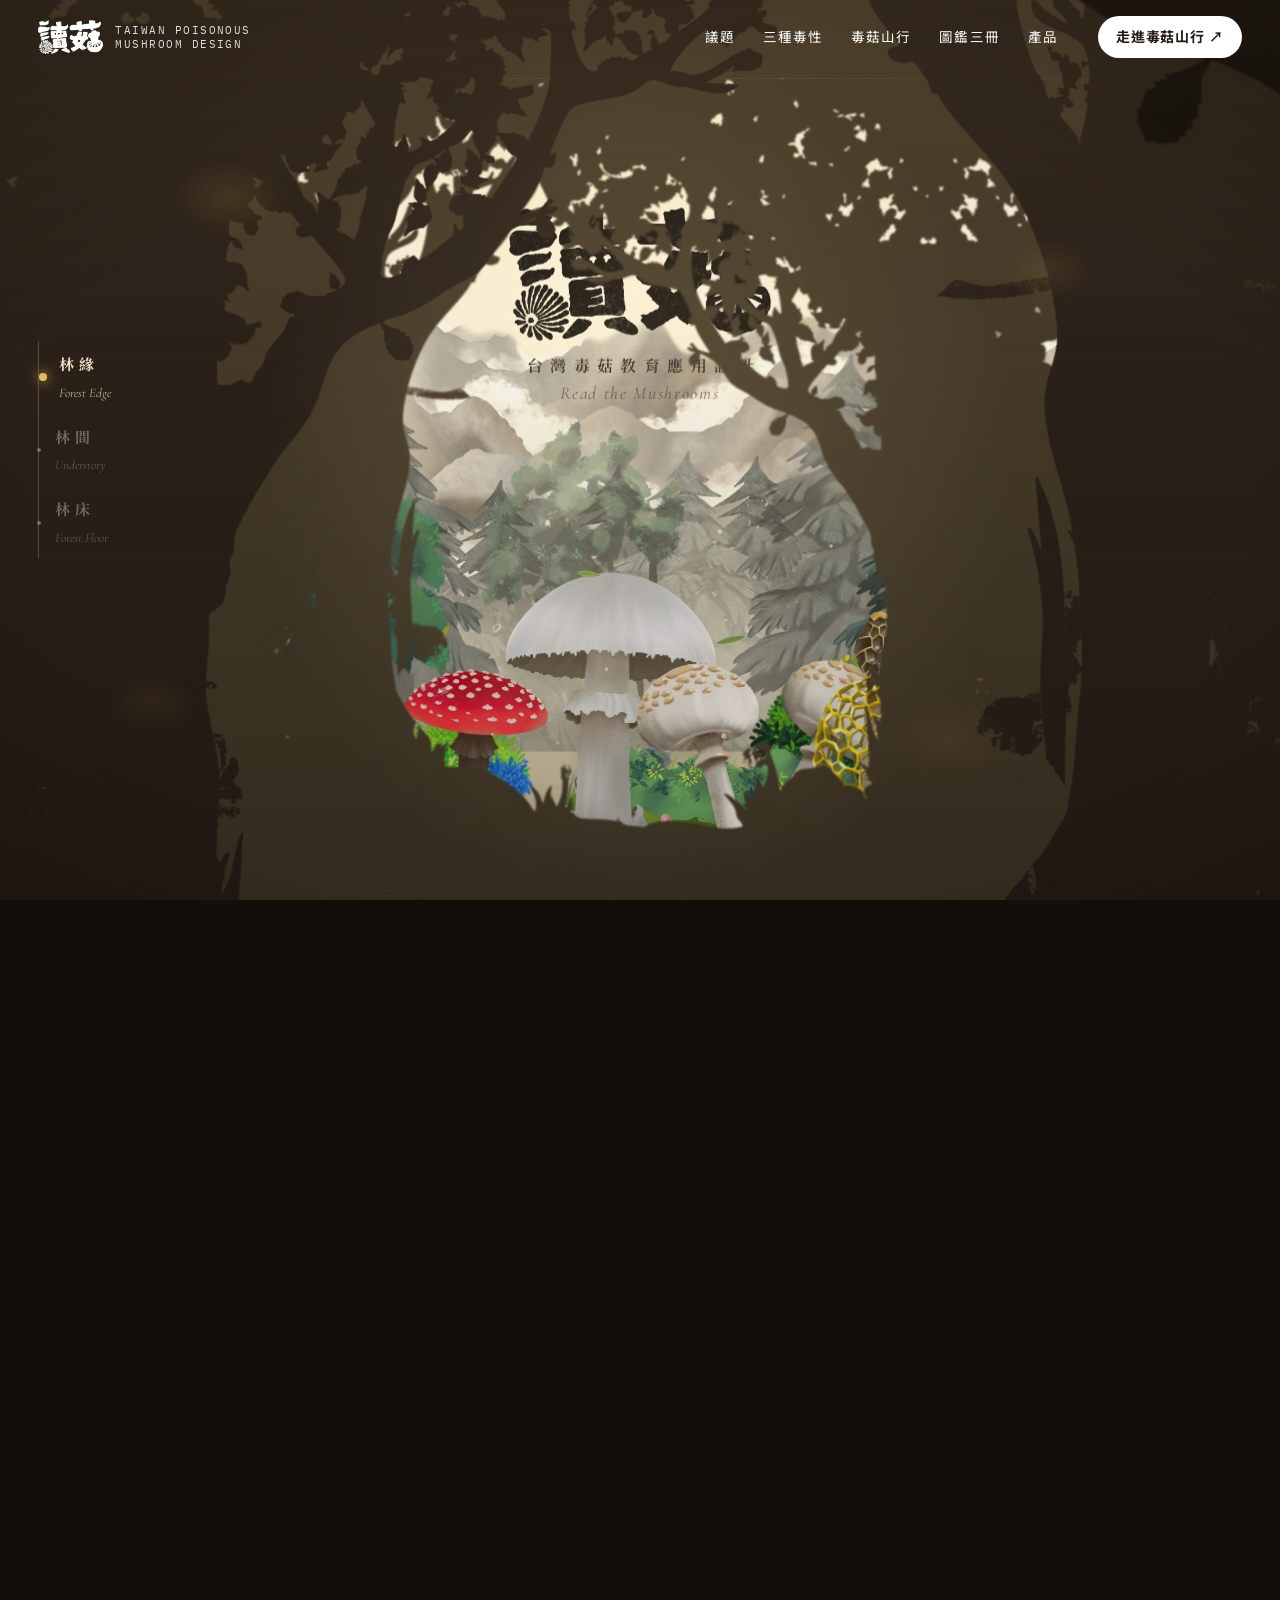
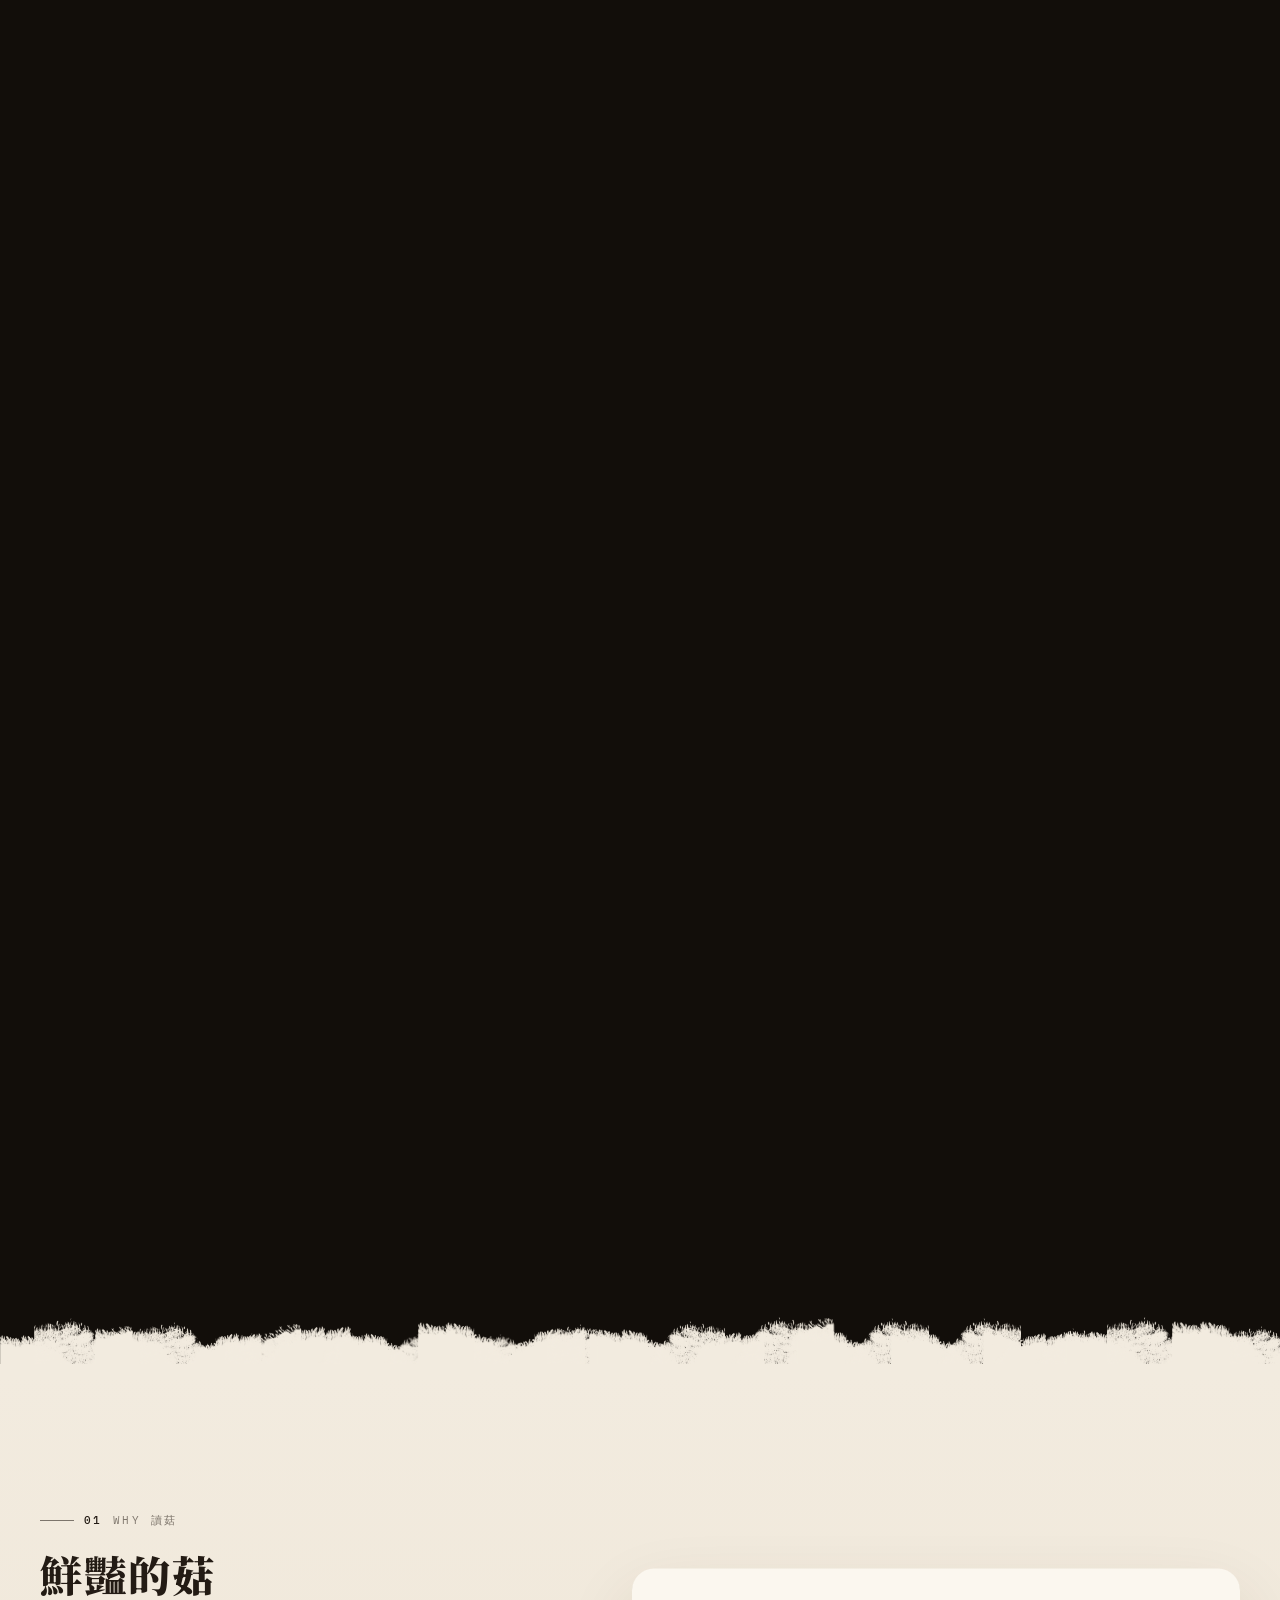
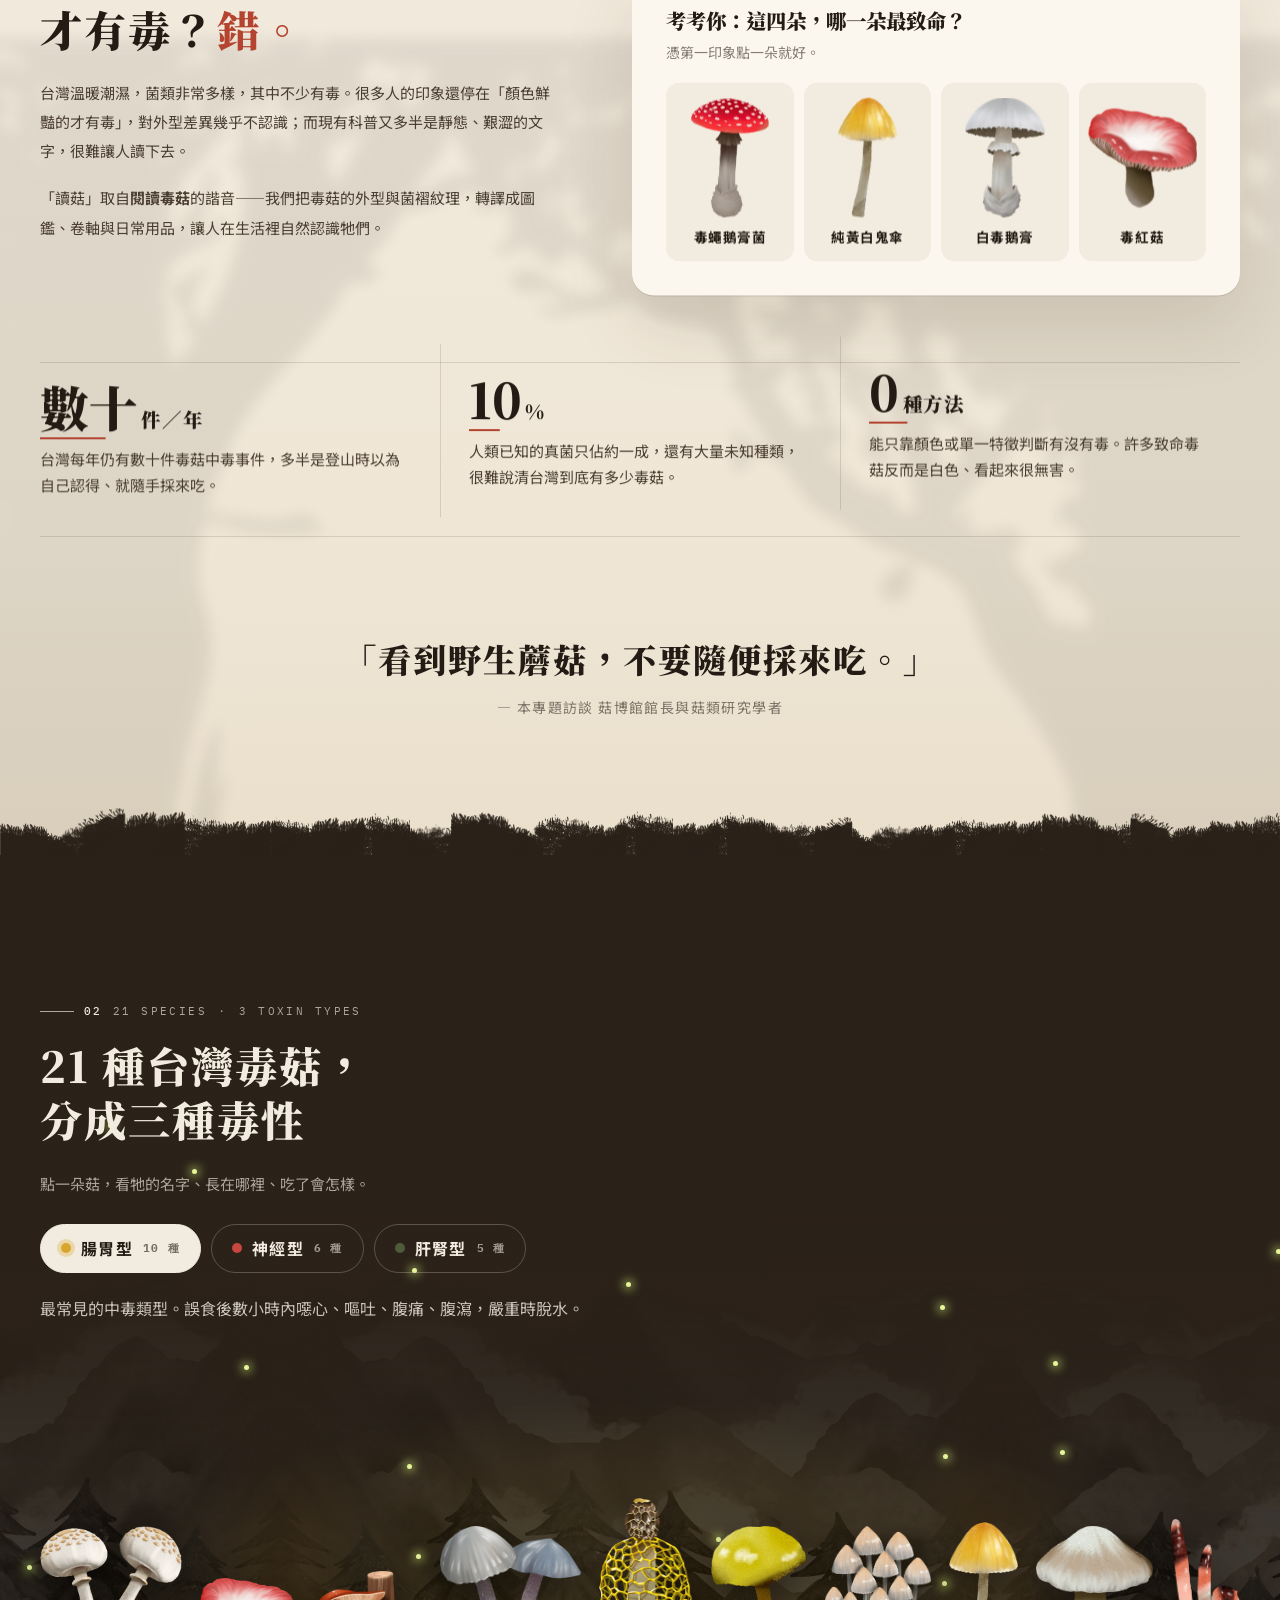
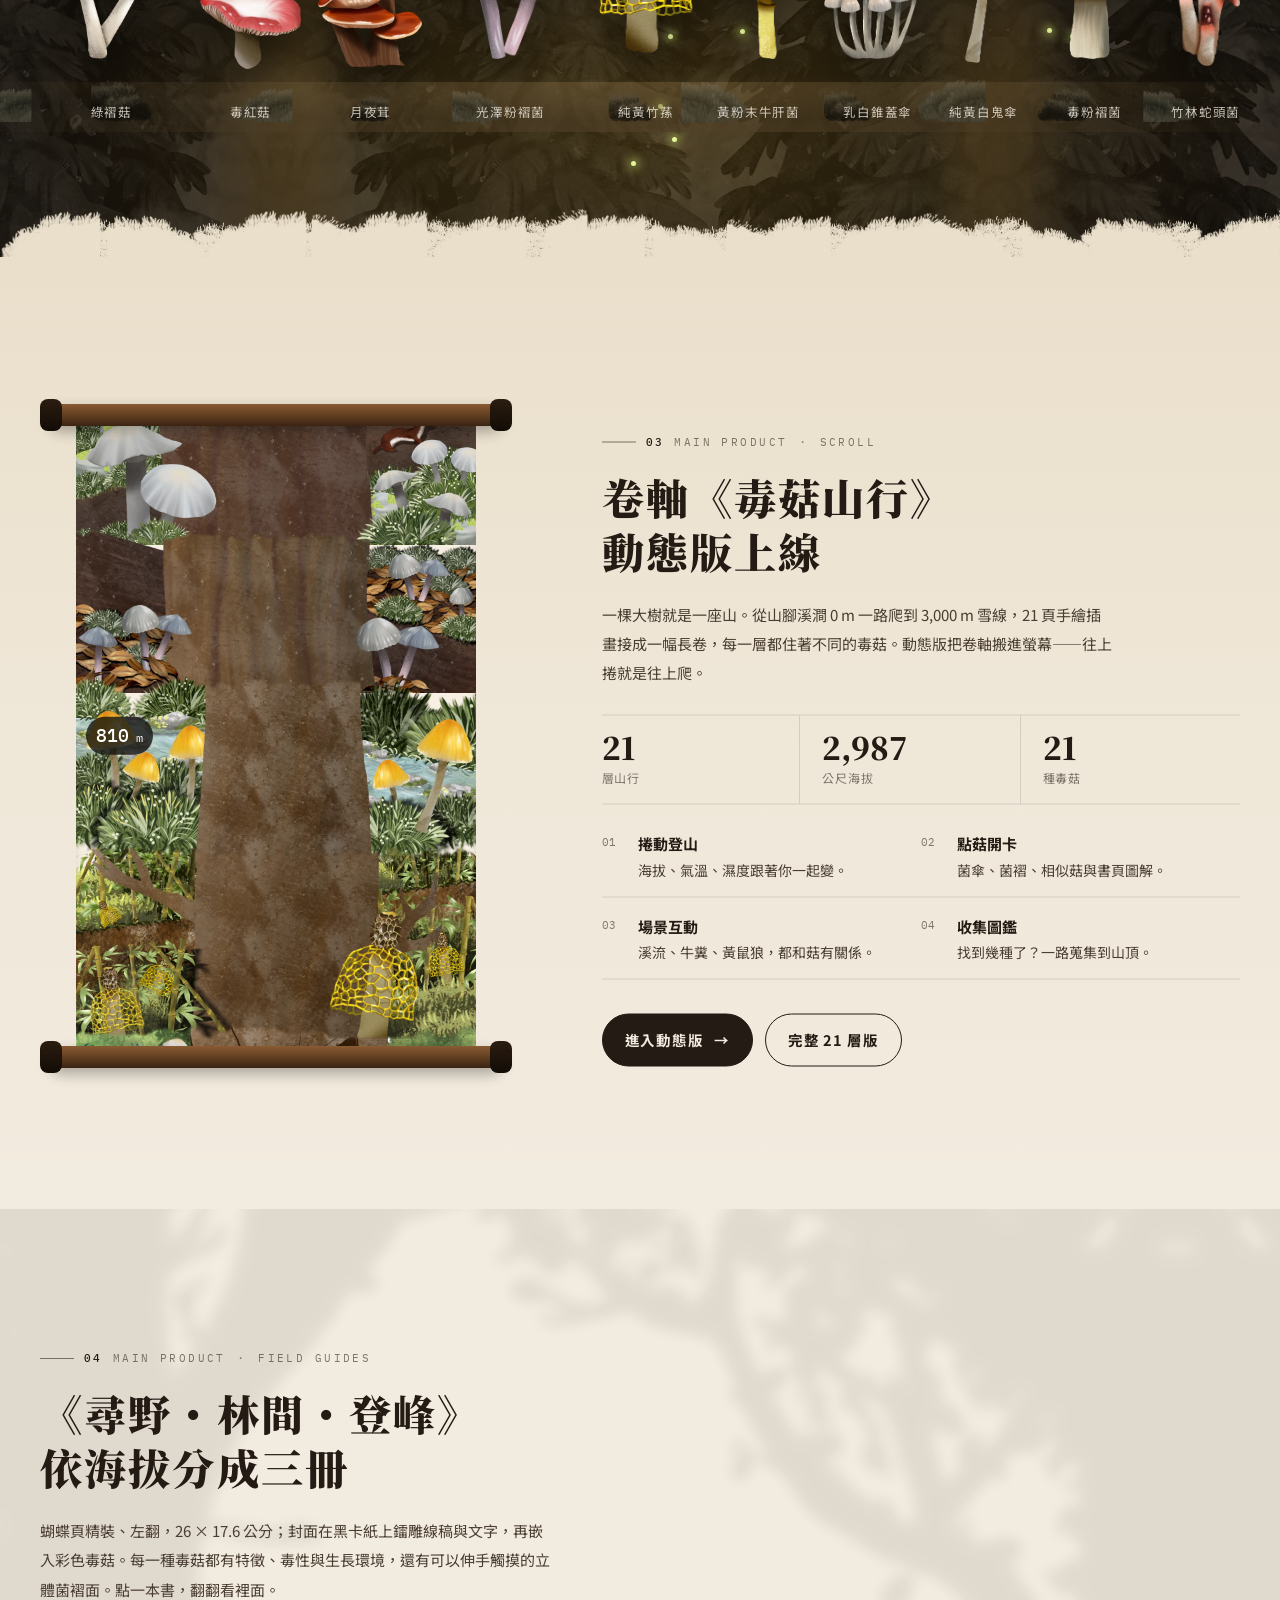
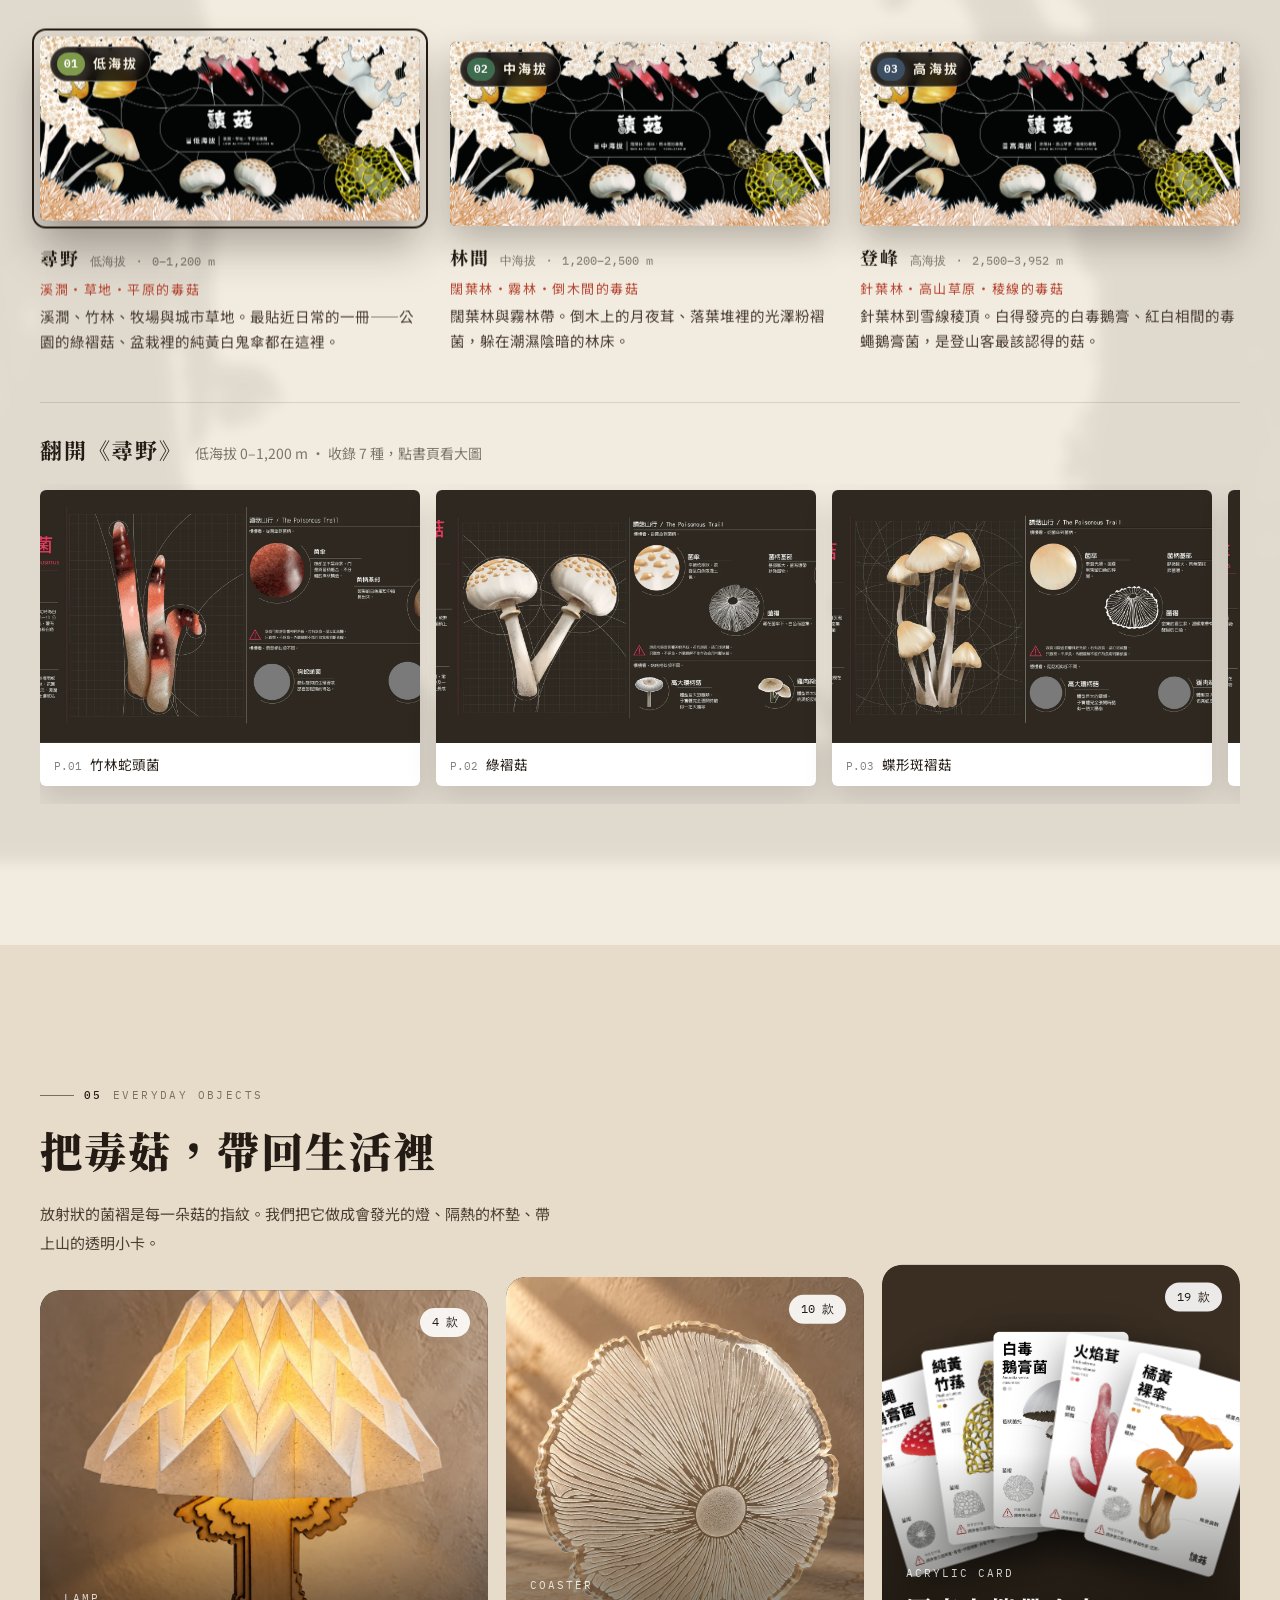
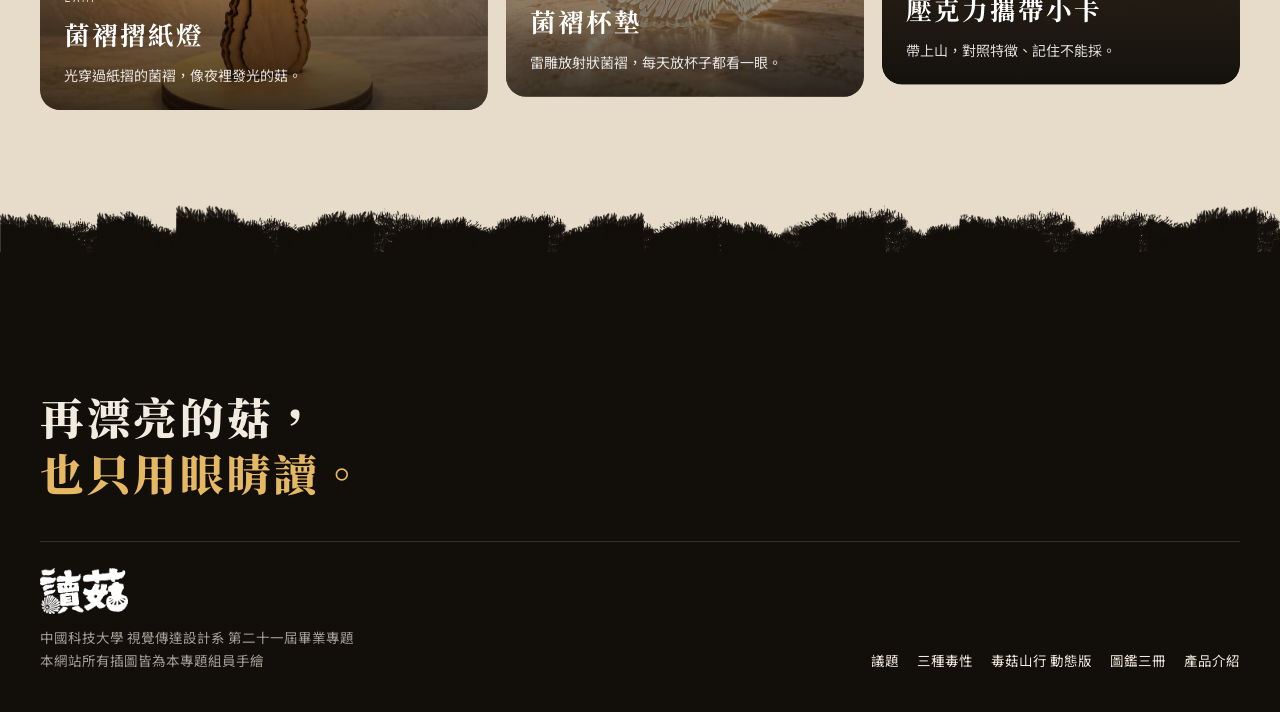
==== commit 9cb800d8: "讀菇：修正月夜茸小卡空白、三冊改用黑卡紙鐳雕封面 Co-Authored-By: Claude Opus 5.5 <noreply@anthropic.com>" ====
--- a/dugu-home/index.html
+++ b/dugu-home/index.html
@@ -8,7 +8,7 @@
 <link rel="preconnect" href="https://fonts.googleapis.com">
 <link rel="preconnect" href="https://fonts.gstatic.com" crossorigin>
 <link href="https://fonts.googleapis.com/css2?family=Noto+Sans+TC:wght@400;500;700;900&family=Noto+Serif+TC:wght@600;900&family=IBM+Plex+Mono:wght@400;500&family=Cormorant+Garamond:ital,wght@1,500;1,600&display=swap" rel="stylesheet">
-<link rel="stylesheet" href="css/home.css?v=4">
+<link rel="stylesheet" href="css/home.css?v=6">
 <link rel="stylesheet" href="css/motion.css?v=1">
 <link rel="icon" href="../dugu-trail/img/logo-ink.png">
 </head>
@@ -159,7 +159,7 @@
   <div class="wrap">
     <p class="kicker rv"><b>04</b> Main Product ・ Field Guides</p>
     <h2 class="h2 rv">《尋野・林間・登峰》<br>依海拔分成三冊</h2>
-    <p class="lead rv">蝴蝶頁精裝、左翻，26 × 17.6 公分。每一種毒菇都有特徵、毒性與生長環境，還有可以伸手觸摸的立體菌褶面。點一本書，翻翻看裡面。</p>
+    <p class="lead rv">蝴蝶頁精裝、左翻，26 × 17.6 公分；封面在黑卡紙上鐳雕線稿與文字，再嵌入彩色毒菇。每一種毒菇都有特徵、毒性與生長環境，還有可以伸手觸摸的立體菌褶面。點一本書，翻翻看裡面。</p>
     <div class="shelf" id="shelf"></div>
     <div class="pages" id="pages"></div>
   </div>
@@ -194,9 +194,9 @@
 <div class="lb" id="lb" hidden><figure style="margin:0"><img alt=""><p></p></figure></div>
 
 <script src="../dugu-trail/js/data.js"></script>
-<script src="js/home-data.js"></script>
+<script src="js/home-data.js?v=5"></script>
 <script src="js/common.js?v=2"></script>
-<script src="js/home.js?v=4"></script>
+<script src="js/home.js?v=6"></script>
 <script src="js/motion.js?v=1"></script>
 </body>
 </html>
--- a/dugu-home/css/home.css
+++ b/dugu-home/css/home.css
@@ -518,3 +518,18 @@
 .grass-row::after { content: ''; position: absolute; left: 0; right: 0; bottom: 0; height: 16px; background: var(--sil); }
 .grass-row img { position: relative; flex: 0 0 auto; width: auto; margin-right: -38px; filter: brightness(0) drop-shadow(0 -300px 0 var(--sil)); transform: translateY(300px) scaleX(var(--fx, 1)); }
 .foot .grass-row { top: -54px; }
+
+/* ===== v5（2026-11-26）三冊改用黑卡紙鐳雕封面（03/封面/02_B版）===== */
+.shelf { gap: clamp(16px, 2.4vw, 32px); }
+.book-cover { aspect-ratio: 1600 / 775; padding: 0; background: #0b0908; border-radius: 6px; transform-origin: 50% 100%;
+  box-shadow: 0 16px 34px rgba(35, 27, 20, .28), 0 2px 0 rgba(255, 255, 255, .04) inset; }
+.book-cover img { width: 100%; height: 100%; object-fit: cover; display: block; transition: transform 1.2s var(--ease); }
+.book:hover .book-cover, .book.on .book-cover { transform: translateY(-6px); box-shadow: 0 26px 44px rgba(35, 27, 20, .34); }
+.book:hover .book-cover img { transform: scale(1.04); }
+.book.on .book-cover { outline: 2px solid var(--ink); outline-offset: 6px; }
+.book-meta span { margin-left: 10px; }
+.book-meta i { display: block; font-style: normal; font-size: 13px; letter-spacing: .12em; color: var(--poison); margin-top: 6px; }
+@media (max-width: 760px) { .shelf { max-width: 520px; } }
+.bc-band { position: absolute; left: 10px; top: 10px; z-index: 2; display: inline-flex; align-items: center; gap: 8px; padding: 5px 12px 5px 6px; border-radius: 99px;
+  background: rgba(11, 9, 8, .82); color: #f4ecdc; font-size: 13px; font-weight: 700; letter-spacing: .16em; border: 1px solid rgba(244, 236, 220, .35); backdrop-filter: blur(4px); }
+.bc-band em { font-style: normal; font-family: var(--mono); font-size: 11px; letter-spacing: 0; background: var(--bc); color: #fff; border-radius: 99px; padding: 2px 7px; }
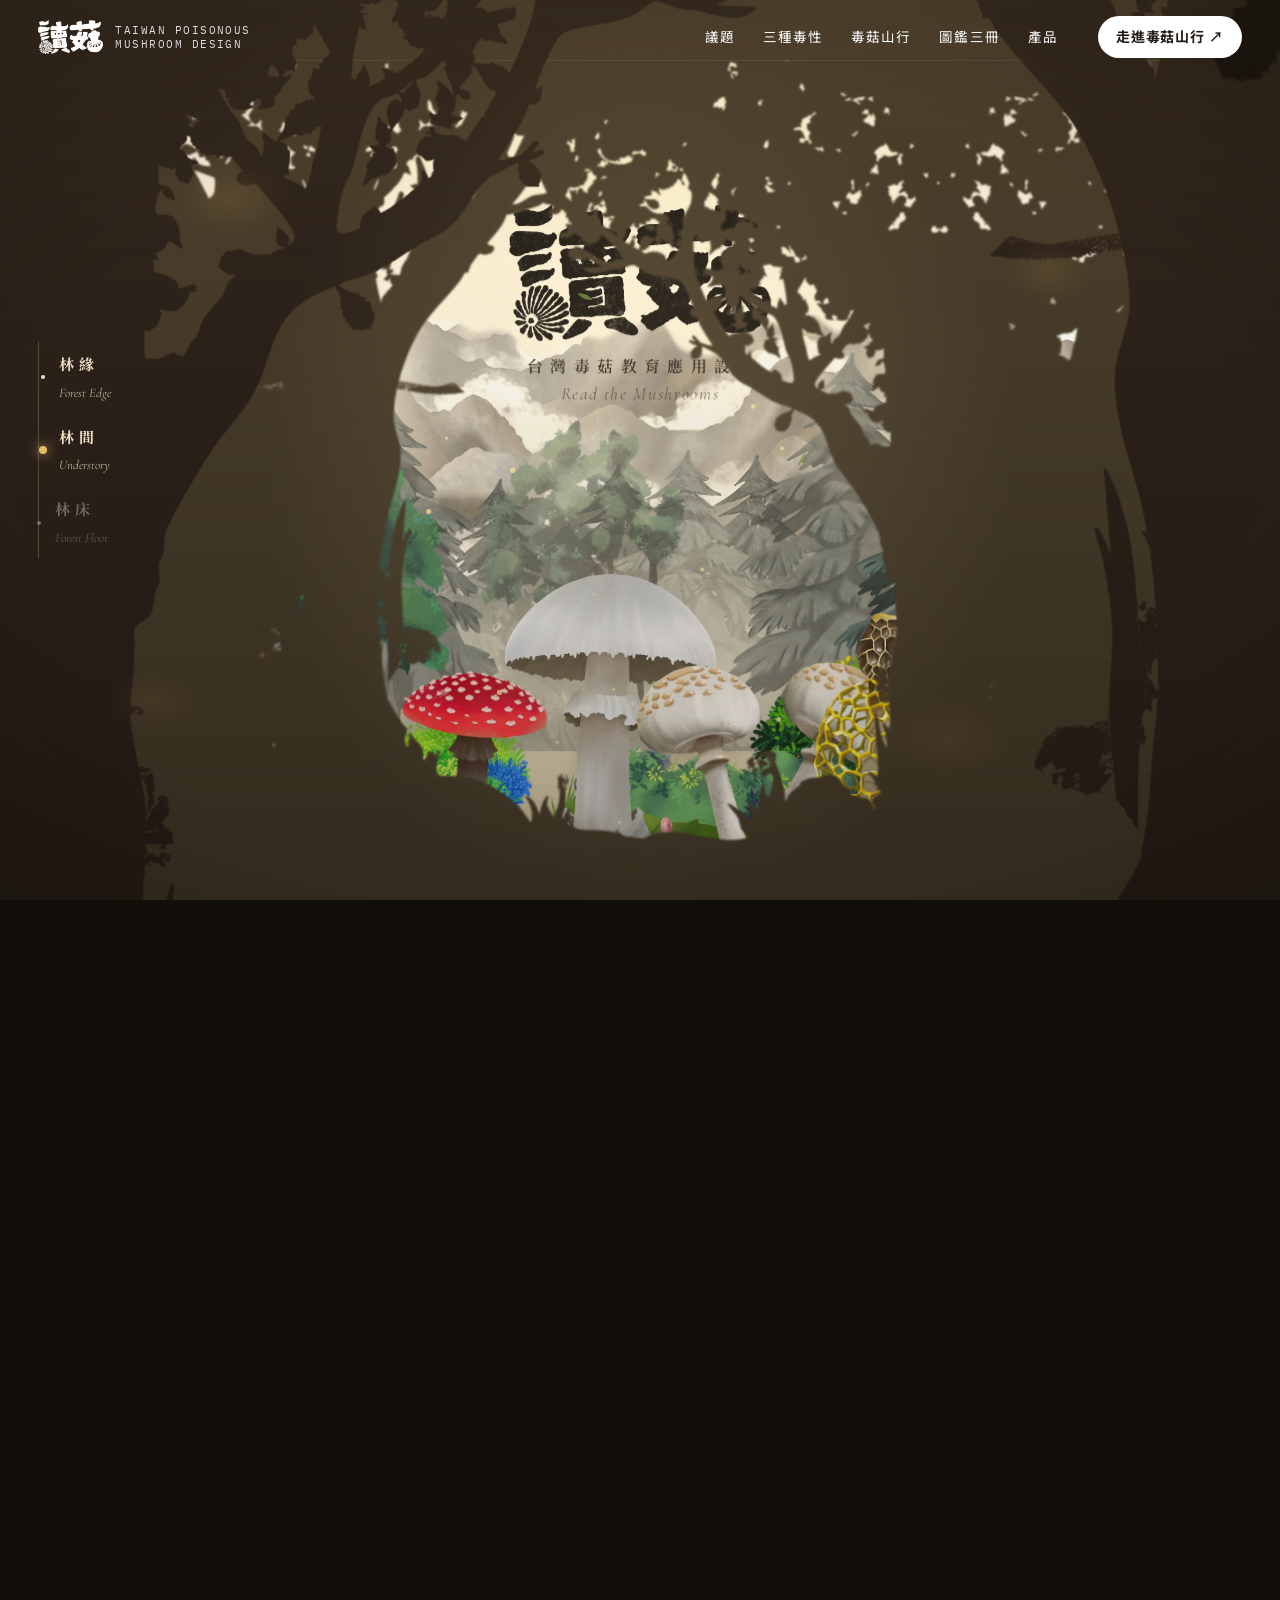
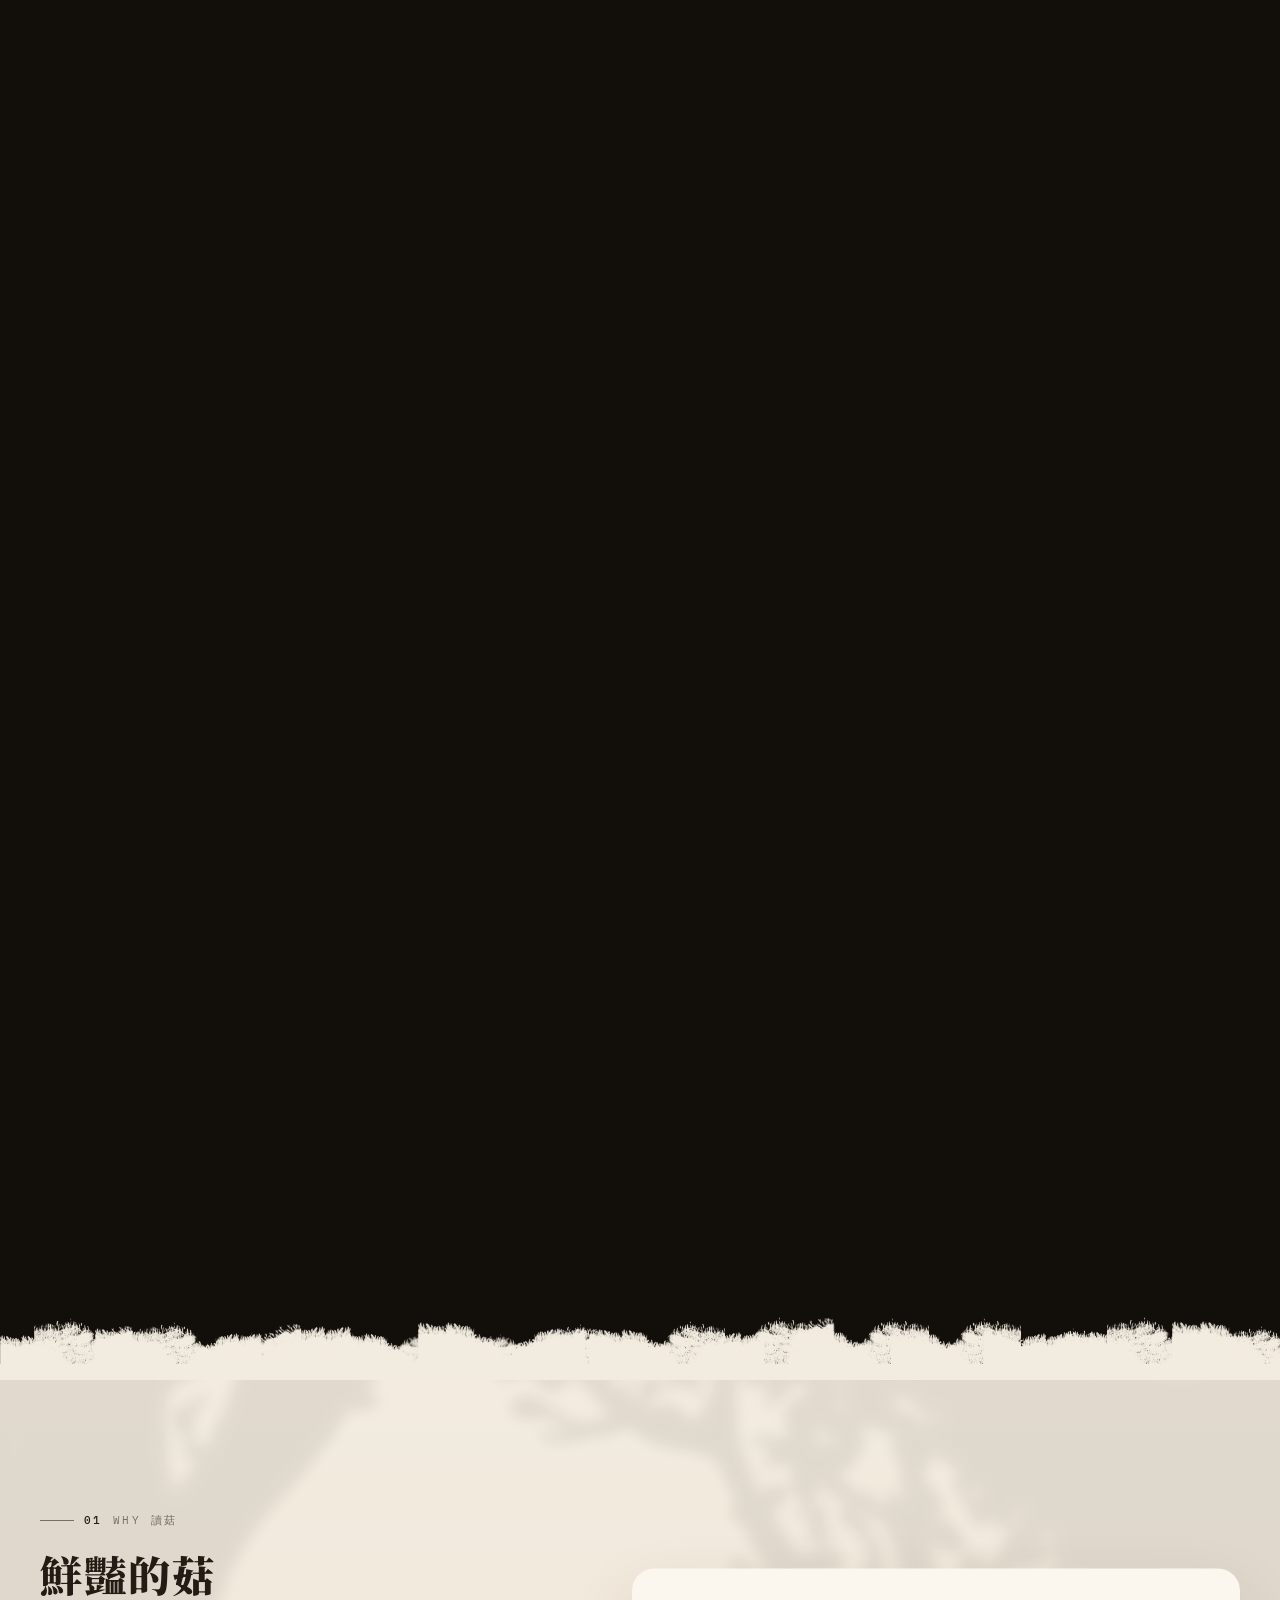
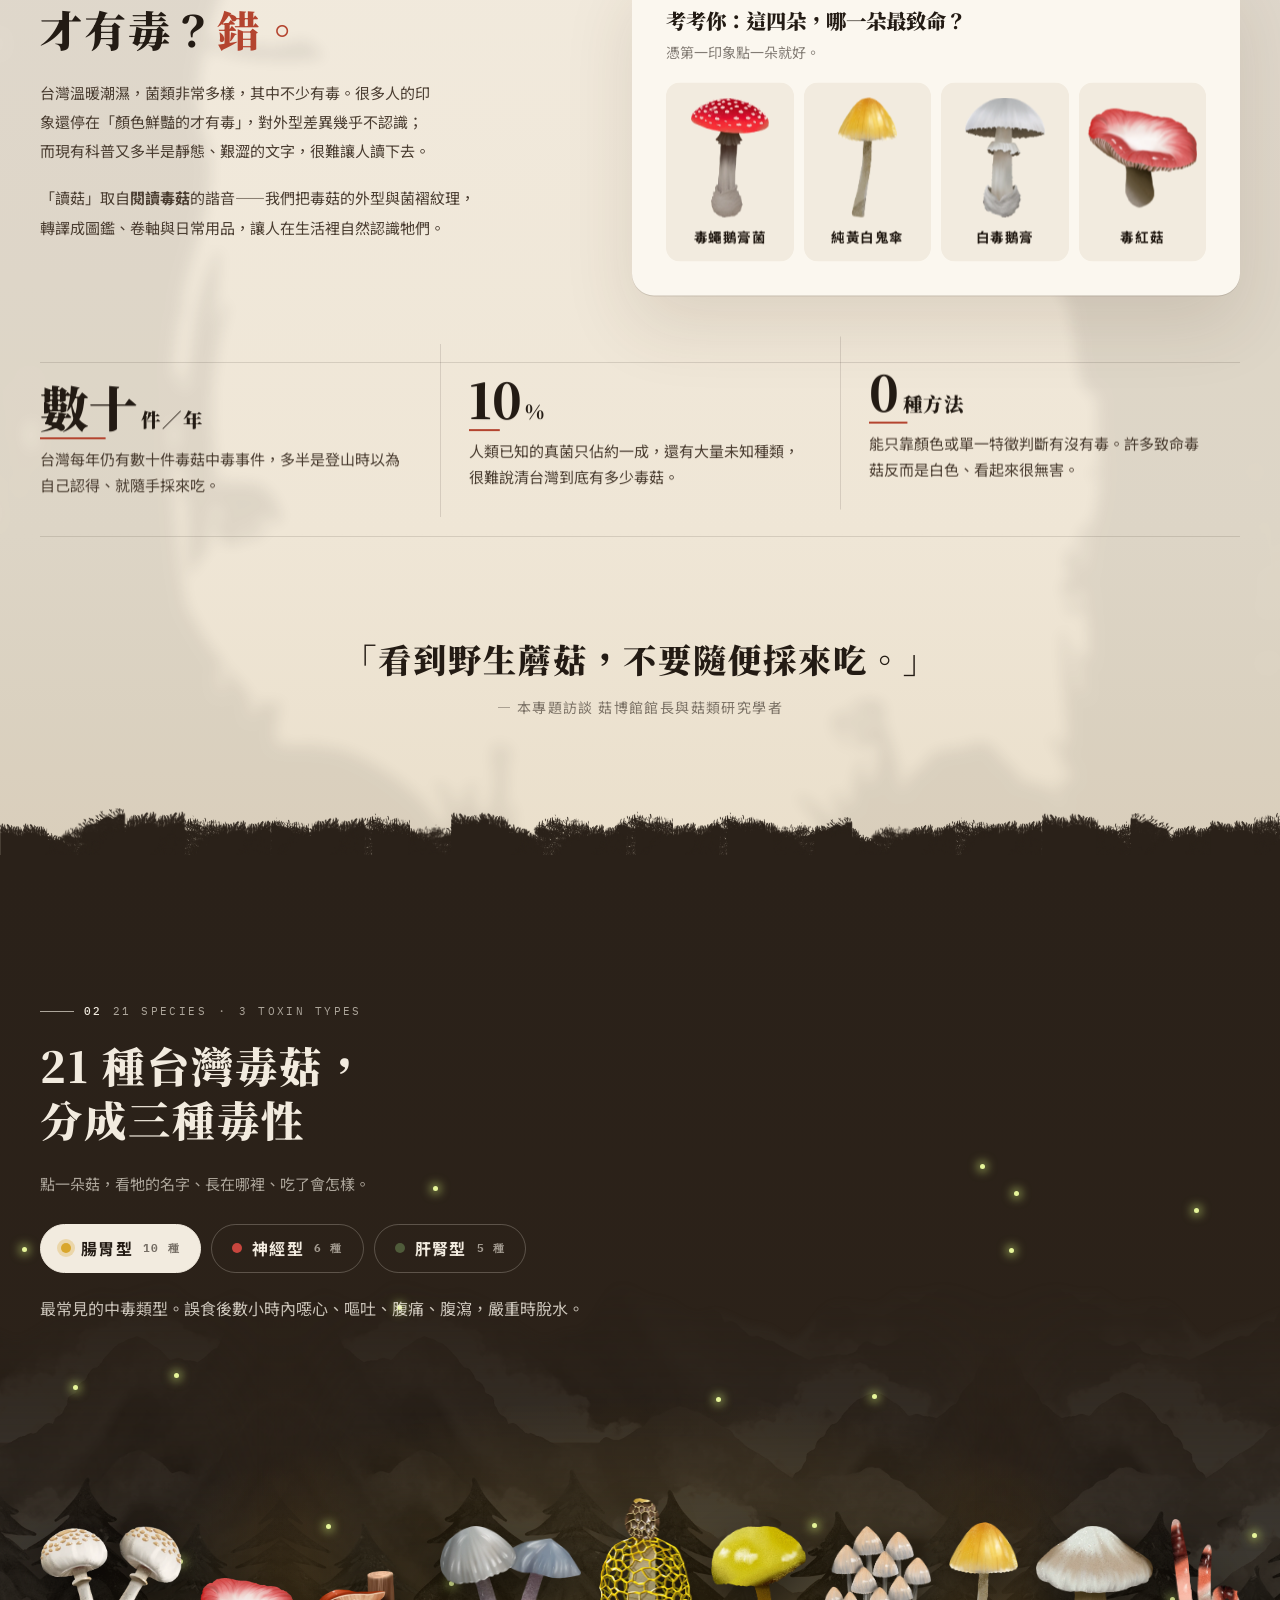
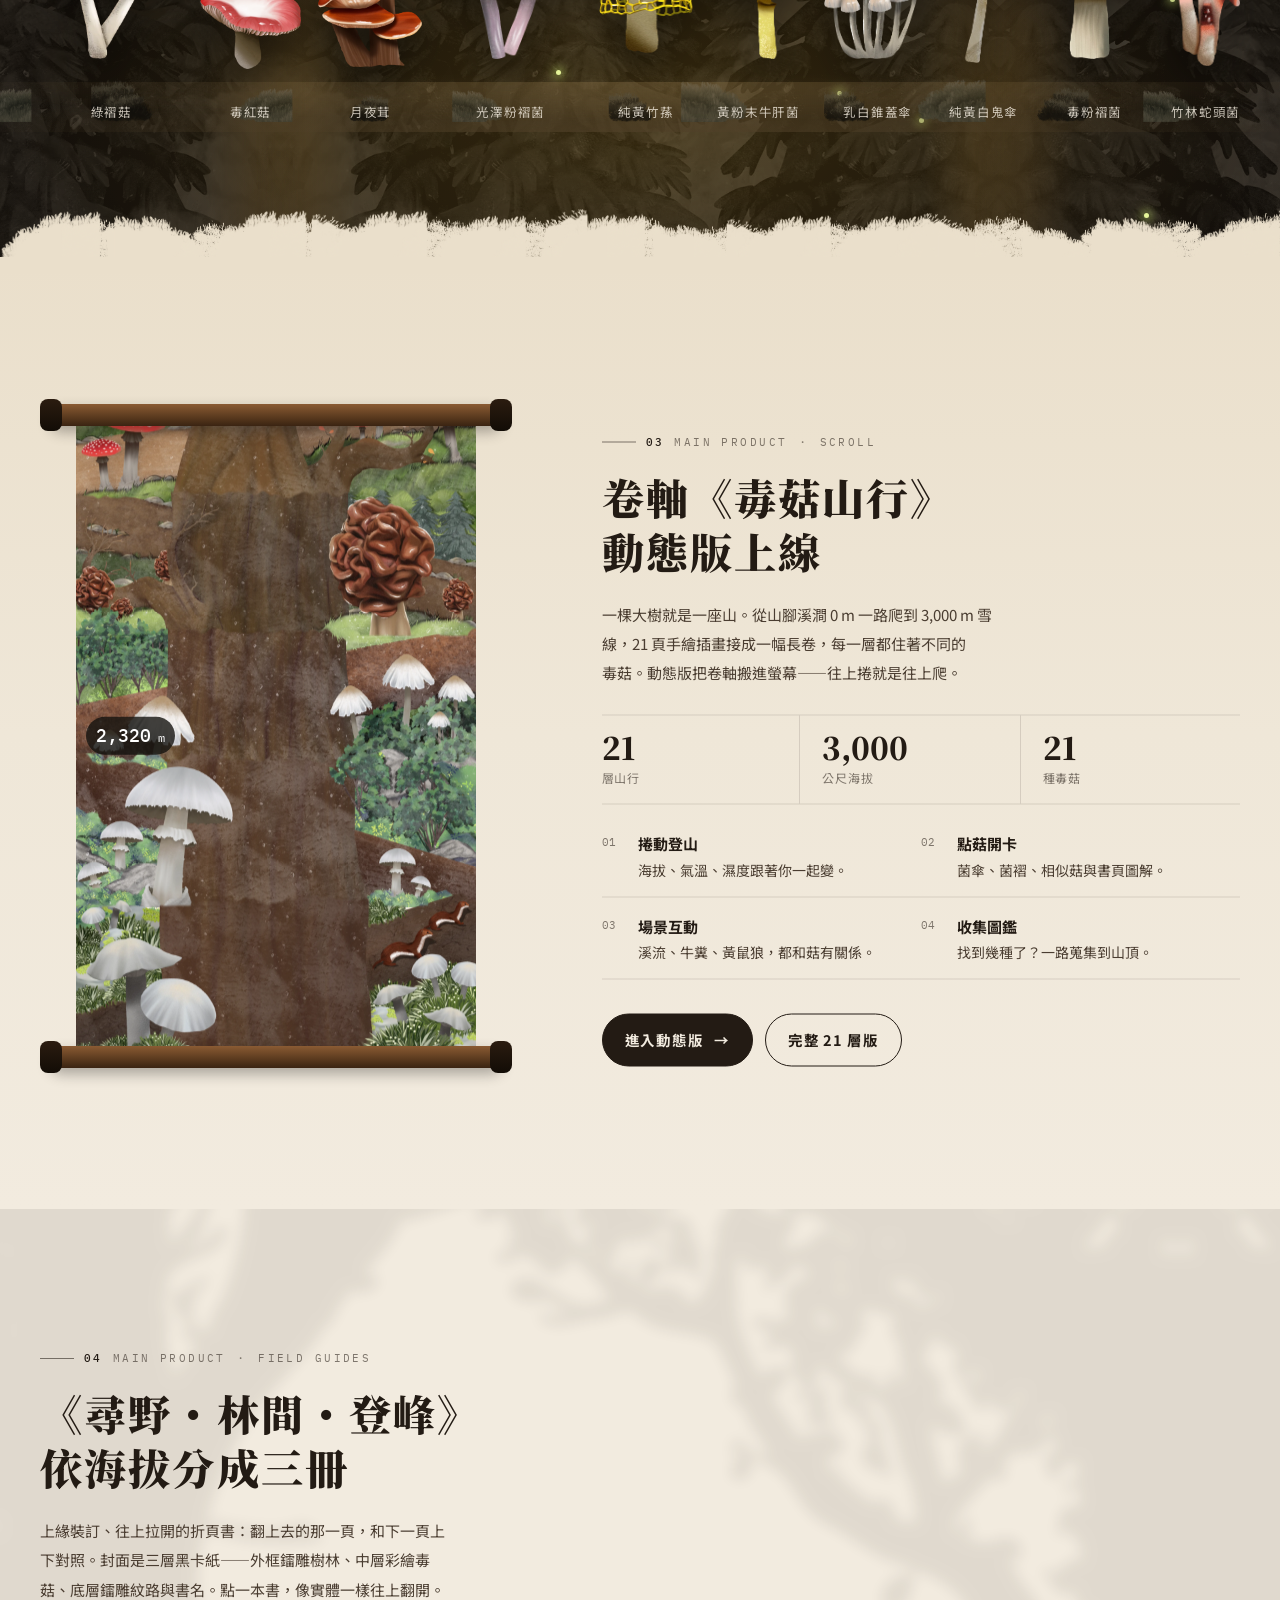
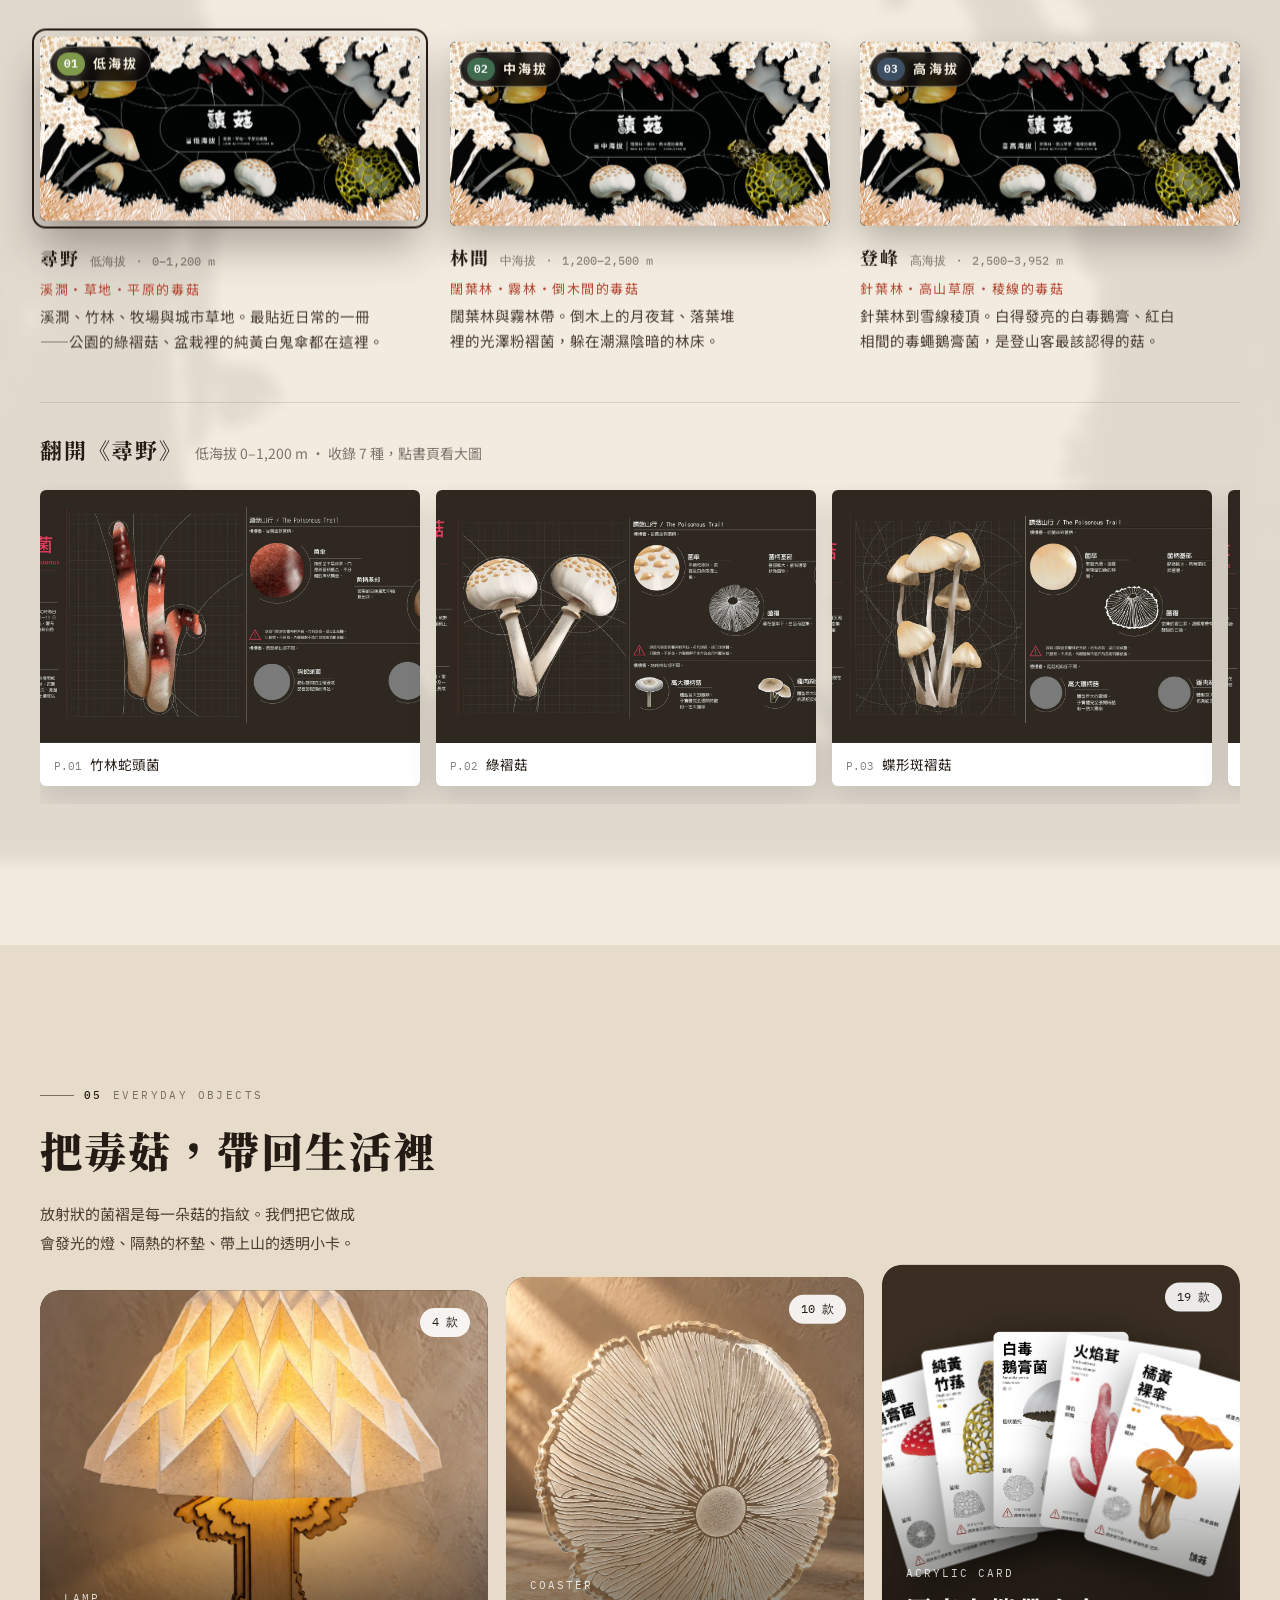
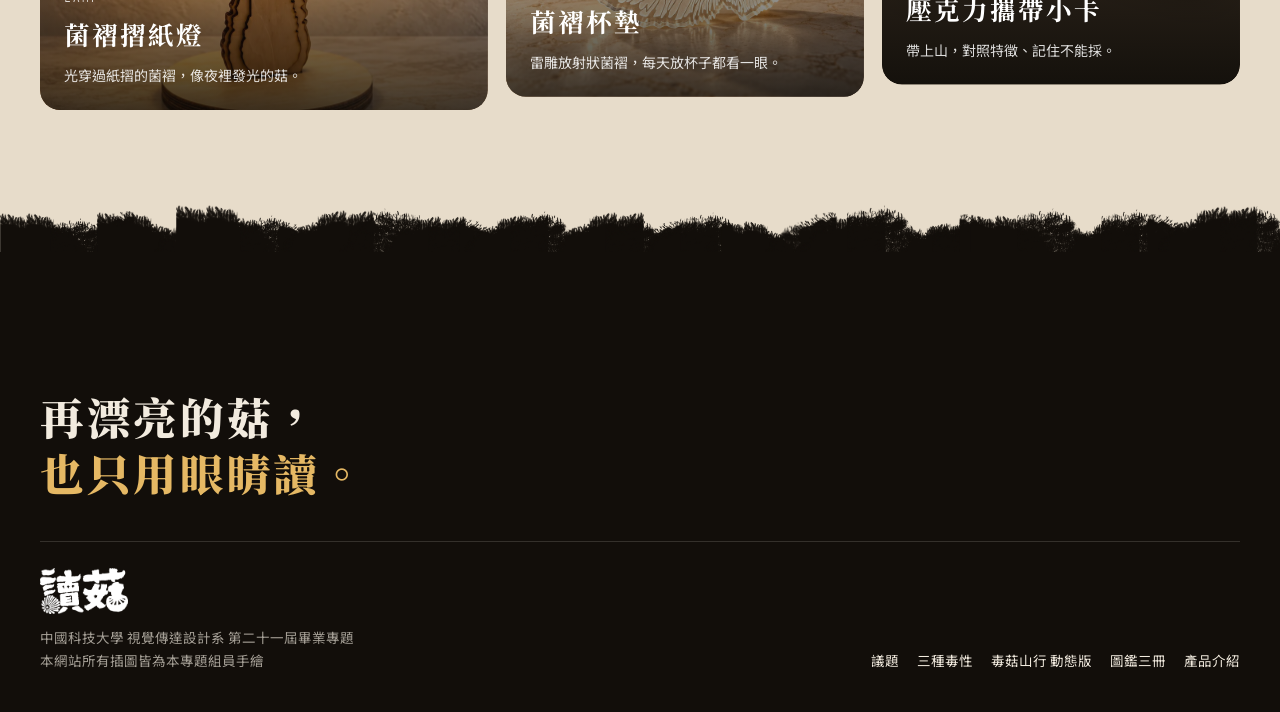
==== commit f405e711: "讀菇：三冊改為往上翻的折頁書模擬、封面三層黑卡紙疊層＋拆開視圖；修正往回捲開場黑框、標題分行 Co-Authored-By: Claude Opus 5.5 <noreply@anthropic.co" ====
--- a/dugu-home/index.html
+++ b/dugu-home/index.html
@@ -8,8 +8,9 @@
 <link rel="preconnect" href="https://fonts.googleapis.com">
 <link rel="preconnect" href="https://fonts.gstatic.com" crossorigin>
 <link href="https://fonts.googleapis.com/css2?family=Noto+Sans+TC:wght@400;500;700;900&family=Noto+Serif+TC:wght@600;900&family=IBM+Plex+Mono:wght@400;500&family=Cormorant+Garamond:ital,wght@1,500;1,600&display=swap" rel="stylesheet">
-<link rel="stylesheet" href="css/home.css?v=6">
+<link rel="stylesheet" href="css/home.css?v=7">
 <link rel="stylesheet" href="css/motion.css?v=1">
+<link rel="stylesheet" href="css/flipbook.css?v=5">
 <link rel="icon" href="../dugu-trail/img/logo-ink.png">
 </head>
 <body data-page="home">
@@ -67,7 +68,7 @@
       <li><b>林床</b><span>Forest Floor</span></li>
     </ol>
     <div class="hero-hint" id="hint">往下滑，走進森林<i></i></div>
-    <div class="hero-say" id="say"><b>每一朵都很美，也每一朵都有毒。</b><span>點點看地上的菇——牠們都畫自本專題的手繪圖鑑。點空地會揚起孢子。</span></div>
+    <div class="hero-say" id="say"><b><i>每一朵都很美，</i><i>也每一朵都有毒。</i></b><span>點點看地上的菇——牠們都畫自本專題的手繪圖鑑。點空地會揚起孢子。</span></div>
   </div>
   <div class="grass-row" data-grass style="--sil: var(--paper); top: auto; bottom: -10px" aria-hidden="true"></div>
 </section>
@@ -159,7 +160,7 @@
   <div class="wrap">
     <p class="kicker rv"><b>04</b> Main Product ・ Field Guides</p>
     <h2 class="h2 rv">《尋野・林間・登峰》<br>依海拔分成三冊</h2>
-    <p class="lead rv">蝴蝶頁精裝、左翻，26 × 17.6 公分；封面在黑卡紙上鐳雕線稿與文字，再嵌入彩色毒菇。每一種毒菇都有特徵、毒性與生長環境，還有可以伸手觸摸的立體菌褶面。點一本書，翻翻看裡面。</p>
+    <p class="lead rv">上緣裝訂、往上拉開的折頁書：翻上去的那一頁，和下一頁上下對照。封面是三層黑卡紙——外框鐳雕樹林、中層彩繪毒菇、底層鐳雕紋路與書名。點一本書，像實體一樣往上翻開。</p>
     <div class="shelf" id="shelf"></div>
     <div class="pages" id="pages"></div>
   </div>
@@ -194,9 +195,10 @@
 <div class="lb" id="lb" hidden><figure style="margin:0"><img alt=""><p></p></figure></div>
 
 <script src="../dugu-trail/js/data.js"></script>
-<script src="js/home-data.js?v=5"></script>
+<script src="js/home-data.js?v=6"></script>
 <script src="js/common.js?v=2"></script>
-<script src="js/home.js?v=6"></script>
+<script src="js/home.js?v=7"></script>
 <script src="js/motion.js?v=1"></script>
+<script src="js/flipbook.js?v=4"></script>
 </body>
 </html>
--- a/dugu-home/css/home.css
+++ b/dugu-home/css/home.css
@@ -117,7 +117,7 @@
   linear-gradient(180deg, rgba(120, 150, 80, .12), rgba(0, 0, 0, 0) 40%, rgba(0, 0, 0, .25)); opacity: var(--shade, 1); }
 .ring { position: absolute; left: 50%; top: 50%; height: 116vh; aspect-ratio: 3200 / 2262; translate: -50% -48%; transform-origin: 50% 56%; will-change: transform, opacity; }
 .ring img { width: 100%; height: 100%; animation: canopy 9s ease-in-out infinite alternate; transform-origin: 50% 20%; }
-.ring::after { content: ''; position: absolute; inset: 1px; box-shadow: 0 0 0 200vmax var(--rc); pointer-events: none; }
+.ring::after { content: ''; position: absolute; inset: 1px; box-shadow: 0 0 0 60vmax var(--rc); pointer-events: none; }
 .r-front { --rc: #0b110a; }
 .r-mid { --rc: #18251a; }
 .r-mid img { scale: -1 1; animation-duration: 11s; animation-delay: -4s; }
@@ -533,3 +533,6 @@
 .bc-band { position: absolute; left: 10px; top: 10px; z-index: 2; display: inline-flex; align-items: center; gap: 8px; padding: 5px 12px 5px 6px; border-radius: 99px;
   background: rgba(11, 9, 8, .82); color: #f4ecdc; font-size: 13px; font-weight: 700; letter-spacing: .16em; border: 1px solid rgba(244, 236, 220, .35); backdrop-filter: blur(4px); }
 .bc-band em { font-style: normal; font-family: var(--mono); font-size: 11px; letter-spacing: 0; background: var(--bc); color: #fff; border-radius: 99px; padding: 2px 7px; }
+/* 標題分行：以逗號為界，不讓最後一個字單獨掉到下一行 */
+.hero-say b i { font-style: normal; white-space: nowrap; display: inline-block; }
+.h2, .foot-say, .lead, .hero-say span, .book-meta p { text-wrap: balance; }
--- a/dugu-home/css/flipbook.css
+++ b/dugu-home/css/flipbook.css
@@ -0,0 +1,171 @@
+/* 讀菇 三冊折頁書模擬（搭配 js/flipbook.js） */
+
+/* ---------- 三層封面 ---------- */
+.cv3 { position: relative; width: 100%; height: 100%; overflow: hidden; background: #060606; --px: 0; --py: 0; transform-style: preserve-3d; transition: transform 1.1s var(--ease); }
+.cv3-l { position: absolute; inset: 0; width: 100%; height: 100%; display: block; object-fit: cover; user-select: none; pointer-events: none;
+  transition: translate .5s cubic-bezier(.2, .8, .3, 1), transform 1.1s var(--ease), opacity .6s; }
+/* 視差用 translate 屬性，和 hover 的 transform 互不干擾；越上層移越多＋陰影越深 */
+.cv3-base { translate: calc(var(--px) * -5px) calc(var(--py) * -4px); }
+.cv3-mush { translate: calc(var(--px) * 7px) calc(var(--py) * 5px); filter: drop-shadow(0 3px 3px rgba(0, 0, 0, .85)) drop-shadow(0 8px 14px rgba(0, 0, 0, .55)); }
+.cv3-frame { translate: calc(var(--px) * 16px) calc(var(--py) * 11px); scale: 1.025; filter: drop-shadow(0 4px 4px rgba(0, 0, 0, .9)) drop-shadow(0 12px 22px rgba(0, 0, 0, .6)); }
+.cv3-tag { position: absolute; left: -4%; z-index: 5; opacity: 0; pointer-events: none; white-space: nowrap; font-size: 14px; letter-spacing: .1em; color: #f4ecdc;
+  background: rgba(12, 10, 8, .9); border: 1px solid rgba(244, 236, 220, .4); border-radius: 99px; padding: 6px 14px 6px 8px; transition: opacity .5s, transform 1.1s var(--ease); }
+.cv3-tag b { display: inline-grid; place-items: center; width: 22px; height: 22px; border-radius: 50%; background: #e39a3b; color: #120e0a; margin-right: 8px; font-size: 12px; }
+
+/* 書架上的封面 */
+.book-cover .cv3 { border-radius: inherit; }
+.book:hover .book-cover img { transform: none; }
+.book:hover .cv3 { transform: scale(1.035); }
+.bc-open { position: absolute; right: 12px; bottom: 10px; z-index: 3; font-size: 12.5px; font-weight: 700; letter-spacing: .14em; color: #120e0a; background: #f4ecdc; border-radius: 99px; padding: 5px 12px;
+  opacity: 0; transform: translateY(6px); transition: opacity .3s, transform .4s var(--ease); }
+.book:hover .bc-open, .book:focus-visible .bc-open { opacity: 1; transform: none; }
+
+/* ---------- 翻頁器 ---------- */
+.fb { position: fixed; inset: 0; z-index: 80; display: grid; grid-template-rows: auto 1fr auto auto; justify-items: center; align-items: center; padding: 14px 16px 12px;
+  color: #efe6d4; background: radial-gradient(120% 90% at 50% 55%, #2a221b 0%, #120e0b 60%, #0a0807 100%); opacity: 0; transition: opacity .4s; }
+.fb[hidden] { display: none; }
+.fb.on { opacity: 1; }
+.fb-top { width: min(1180px, 100%); display: flex; align-items: center; gap: 16px; }
+.fb-books { display: flex; gap: 6px; flex-wrap: wrap; }
+.fb-books button { display: inline-flex; align-items: center; gap: 8px; padding: 7px 14px 7px 10px; border-radius: 99px; border: 1px solid rgba(239, 230, 212, .22); background: none; color: inherit; cursor: pointer; transition: background .3s, border-color .3s; }
+.fb-books button b { font-family: var(--serif); font-size: 16px; letter-spacing: .12em; }
+.fb-books button span { font-size: 12px; opacity: .65; letter-spacing: .1em; }
+.fb-books button.on { background: #efe6d4; color: #14110d; border-color: #efe6d4; }
+.fb-books button:hover:not(.on) { border-color: rgba(239, 230, 212, .6); }
+.fb-count { margin-left: auto; font-family: var(--mono); font-size: 12px; letter-spacing: .14em; opacity: .7; }
+.fb-x { width: 40px; height: 40px; border-radius: 50%; border: 1px solid rgba(239, 230, 212, .3); background: none; color: inherit; font-size: 16px; cursor: pointer; }
+.fb-x:hover { background: #efe6d4; color: #14110d; }
+
+.fb-gauge { display: inline-flex; flex-direction: column; gap: 2px; width: 14px; }
+.fb-gauge i { display: block; height: 4px; border: 1.5px solid currentColor; border-radius: 1px; opacity: .8; }
+.fb-gauge i.on { background: currentColor; opacity: 1; }
+
+.fb-stage { position: relative; width: var(--bw); height: calc(var(--bh) * 2); perspective: calc(var(--bw) * 2.4); perspective-origin: 50% 50%; touch-action: none; user-select: none; cursor: grab; }
+.fb-stage:active { cursor: grabbing; }
+.fb-ghost, .fb-board, .fb-leaves { position: absolute; left: 0; width: 100%; height: var(--bh); }
+.fb-ghost { top: 0; display: grid; place-items: center; opacity: 0; transition: opacity .5s; pointer-events: none; }
+.fb.closed .fb-ghost { opacity: 1; pointer-events: auto; }
+.fb-board, .fb-leaves { top: var(--bh); }
+.fb-board { container-type: size; background: #0d0b0a; border-radius: 4px; overflow: hidden; box-shadow: 0 30px 60px rgba(0, 0, 0, .5); }
+.fb-hinge { position: absolute; left: -1.5%; right: -1.5%; top: calc(var(--bh) - 5px); height: 10px; z-index: 950; border-radius: 6px; pointer-events: none;
+  background: linear-gradient(#3b3129, #17120e); box-shadow: 0 2px 6px rgba(0, 0, 0, .6), inset 0 1px 0 rgba(255, 255, 255, .08); }
+
+.gh { text-align: center; color: #efe6d4; }
+.gh .fb-gauge { width: 22px; gap: 3px; margin-bottom: 12px; } .gh .fb-gauge i { height: 6px; }
+.gh h3 { font-family: var(--serif); font-weight: 900; font-size: clamp(34px, 5vh, 56px); letter-spacing: .3em; margin: 0 0 6px; padding-left: .3em; }
+.gh p { margin: 0; font-size: 14px; letter-spacing: .16em; opacity: .8; }
+.gh .gh-place { color: #e39a3b; margin-top: 4px; opacity: 1; }
+.gh .gh-tip { margin-top: 16px; font-size: 13px; opacity: .65; animation: nudge 1.8s ease-in-out infinite; }
+@keyframes nudge { 50% { transform: translateY(6px); } }
+.fb-btn { display: inline-flex; align-items: center; gap: 8px; padding: 10px 18px; border-radius: 99px; border: 1px solid #efe6d4; background: #efe6d4; color: #14110d; font-weight: 700; font-size: 14px; letter-spacing: .08em; text-decoration: none; cursor: pointer; transition: background .3s, color .3s; }
+.fb-btn.line, .fb-btn.ghost-x { background: none; color: #efe6d4; }
+.fb-btn:hover { background: #e39a3b; border-color: #e39a3b; color: #14110d; }
+.gh .fb-btn { margin-top: 16px; font-size: 13px; padding: 8px 16px; }
+
+/* 一張紙：上緣裝訂，往上翻 180° */
+.leaf { position: absolute; inset: 0; transform-origin: 50% 0; transform-style: preserve-3d; --a: 0; }
+.leaf.anim { transition: transform .95s cubic-bezier(.5, .05, .2, 1); }
+.face { position: absolute; inset: 0; overflow: hidden; border-radius: 4px; backface-visibility: hidden; -webkit-backface-visibility: hidden; container-type: size; background: #0d0b0a;
+  box-shadow: 0 1px 0 rgba(255, 255, 255, .05) inset, 0 18px 40px rgba(0, 0, 0, .45); }
+.face.back { transform: rotateX(180deg); }
+.shade { position: absolute; inset: 0; z-index: 4; pointer-events: none; }
+.front .shade { background: linear-gradient(0deg, rgba(0, 0, 0, .7), rgba(0, 0, 0, .15)); opacity: calc(var(--a) * 1.5); }
+.back .shade { background: linear-gradient(180deg, rgba(0, 0, 0, .7), rgba(0, 0, 0, .15)); opacity: calc((1 - var(--a)) * 1.5); }
+
+/* 書頁內容（container query 單位：跟著頁面大小縮放） */
+.fp { position: absolute; inset: 0; }
+.fp.plate { background: #2f2721; display: grid; place-items: center; }
+.fp.plate img { width: 100%; height: 100%; object-fit: contain; }
+.fp-zoom { position: absolute; right: 1.2cqw; top: 1.6cqh; z-index: 5; width: max(30px, 3.4cqw); height: max(30px, 3.4cqw); border-radius: 50%; border: 1px solid rgba(255, 255, 255, .35);
+  background: rgba(20, 16, 12, .6); color: #fff; font-size: max(14px, 1.6cqw); cursor: zoom-in; }
+.fp-zoom:hover { background: #efe6d4; color: #14110d; }
+
+.fp.gen { display: grid; grid-template-columns: 27% 33% 1fr; gap: 2cqw; padding: 4cqh 3cqw; color: #e8e0d2;
+  background: #2f2721; background-image: linear-gradient(rgba(255, 255, 255, .05) 1px, transparent 1px), linear-gradient(90deg, rgba(255, 255, 255, .05) 1px, transparent 1px); background-size: 3.2cqw 3.2cqw; }
+.gp-l h4 { font-family: var(--serif); font-weight: 900; font-size: 4.2cqw; line-height: 1.08; letter-spacing: .04em; color: #e8486a; margin: 0 0 .6cqw; }
+.gp-l i { display: block; font-family: var(--latin); font-size: 1.5cqw; color: #e8486a; }
+.gp-l > b { display: inline-block; margin: 1.2cqw 0 .4cqw; font-size: 1.1cqw; letter-spacing: .1em; padding: .25cqw .9cqw; border-radius: 99px; background: var(--c); color: #14110d; }
+.gp-l h5 { font-size: 1.25cqw; margin: 1.4cqw 0 .4cqw; padding-bottom: .3cqw; border-bottom: 1px solid rgba(232, 224, 210, .3); }
+.gp-l p { font-size: 1.05cqw; line-height: 1.65; margin: 0; opacity: .85; }
+.gp-m { position: relative; display: grid; place-items: center; }
+.gp-m img { position: relative; max-width: 100%; max-height: 82cqh; object-fit: contain; filter: drop-shadow(0 1.2cqw 1.4cqw rgba(0, 0, 0, .5)); }
+.gp-ring { position: absolute; width: 90%; aspect-ratio: 1; border-radius: 50%; border: 1px solid rgba(232, 224, 210, .18); }
+.gp-r { display: flex; flex-direction: column; gap: 1.2cqw; font-size: 1.05cqw; }
+.gp-r header { display: flex; justify-content: space-between; border-bottom: 1px solid rgba(232, 224, 210, .4); padding-bottom: .5cqw; font-size: 1.1cqw; letter-spacing: .06em; }
+.gp-r header em { font-style: normal; font-family: var(--mono); }
+.gp-r figure { margin: 0; display: flex; align-items: center; gap: 1.2cqw; }
+.gp-r figure img { width: 34%; filter: invert(1); opacity: .85; }
+.gp-r figcaption { font-size: 1.25cqw; font-weight: 700; }
+.gp-warn { margin: 0; line-height: 1.6; opacity: .9; } .gp-warn b { display: block; color: #e8486a; font-size: 1.2cqw; margin-bottom: .3cqw; }
+.gp-more { align-self: flex-start; font-size: max(12px, 1.1cqw); padding: .5cqw 1.4cqw; border-radius: 99px; border: 1px solid #e8e0d2; background: none; color: #e8e0d2; cursor: pointer; }
+.gp-more:hover { background: #e8e0d2; color: #14110d; }
+.gp-r small { margin-top: auto; font-size: .95cqw; opacity: .5; letter-spacing: .08em; }
+
+/* 黑卡紙頁（扉頁、空白、封底）：淡淡的鐳雕弧線紋路 */
+.fp.ink { color: #ece2cf; background-color: #0d0b0a;
+  background-image: radial-gradient(circle at 18% 115%, transparent 30%, rgba(236, 226, 207, .09) 30.2%, transparent 30.6%), radial-gradient(circle at 82% -20%, transparent 36%, rgba(236, 226, 207, .08) 36.2%, transparent 36.6%),
+    radial-gradient(circle at 60% 130%, transparent 44%, rgba(236, 226, 207, .07) 44.2%, transparent 44.6%); }
+.fp.fintro { display: grid; grid-template-columns: 38% 1fr; gap: 4cqw; padding: 6cqh 6cqw; align-items: center; }
+.in-l .fb-gauge { width: 2cqw; gap: .3cqw; } .in-l .fb-gauge i { height: .6cqw; border-width: .15cqw; }
+.in-l h3 { font-family: var(--serif); font-weight: 900; font-size: 8cqw; letter-spacing: .2em; margin: 1.5cqw 0 0; line-height: 1; }
+.in-en { font-family: var(--latin); font-style: italic; font-size: 2cqw; margin: 1cqw 0 2cqw; opacity: .8; }
+.in-sub { font-size: 1.6cqw; letter-spacing: .18em; margin: 0; font-weight: 700; }
+.in-place { font-size: 1.4cqw; letter-spacing: .12em; color: #e39a3b; margin: .6cqw 0 0; }
+.in-toc { list-style: none; margin: 0; padding: 0; columns: 2; column-gap: 3cqw; font-size: 1.45cqw; }
+.in-toc li { break-inside: avoid; display: flex; align-items: baseline; gap: 1cqw; padding: .9cqw 0; border-bottom: 1px solid rgba(236, 226, 207, .2); }
+.in-toc span { font-family: var(--mono); font-size: 1.1cqw; opacity: .6; min-width: 5cqw; }
+.in-toc em { margin-left: auto; font-style: normal; font-size: 1.1cqw; opacity: .55; }
+.fp.blank, .fp.board-in { display: grid; place-items: center; align-content: center; gap: 1.6cqw; }
+.fp.blank img { width: 10cqw; opacity: .14; }
+.fp.board-in img { width: 16cqw; opacity: .55; } .fp.board-in span { font-family: var(--mono); font-size: 1.2cqw; letter-spacing: .3em; opacity: .45; }
+.fp.end { display: flex; flex-direction: column; align-items: center; justify-content: center; gap: 2cqw; text-align: center; padding: 4cqw; }
+.fp.end > img { width: 12cqw; opacity: .9; }
+.fp.end p { margin: 0; font-family: var(--serif); font-size: 2.6cqw; letter-spacing: .12em; }
+.end-btns { display: flex; gap: 1.4cqw; flex-wrap: wrap; justify-content: center; }
+.fp.end .fb-btn { font-size: max(12px, 1.35cqw); padding: 1cqw 2cqw; }
+.fp.end small { font-size: max(11px, 1.15cqw); opacity: .6; letter-spacing: .1em; }
+
+.fb-bot { display: flex; align-items: center; gap: 18px; margin-top: 10px; }
+.fb-nav { padding: 10px 18px; border-radius: 99px; border: 1px solid rgba(239, 230, 212, .35); background: none; color: inherit; font-weight: 700; letter-spacing: .1em; cursor: pointer; }
+.fb-nav.up { background: #efe6d4; color: #14110d; border-color: #efe6d4; }
+.fb-nav:disabled { opacity: .25; cursor: default; }
+.fb-nav:not(:disabled):hover { background: #e39a3b; border-color: #e39a3b; color: #14110d; }
+.fb-dots { display: flex; gap: 6px; } .fb-dots i { width: 8px; height: 8px; border-radius: 50%; border: 1px solid rgba(239, 230, 212, .5); }
+.fb-dots i.on { background: #e39a3b; border-color: #e39a3b; }
+.fb-tip { margin: 6px 0 0; font-size: 12px; letter-spacing: .12em; opacity: .5; }
+
+/* ---------- 封面三層拆開（只在封面闔著時） ---------- */
+.fb.explode .leaf:first-child, .fb.explode .leaf:first-child .face.front { transform-style: preserve-3d; overflow: visible; }
+.fb.explode .leaf:first-child .face.front { box-shadow: none; background: none; }
+.fb.explode .leaf:first-child .face.back, .fb.explode .leaf:not(:first-child), .fb.explode .fb-board { opacity: 0; }
+.fb.explode .cv3 { overflow: visible; background: none; transform: translateY(0%) rotateX(54deg) rotateZ(-9deg) scale(.78); }
+.fb.explode .fb-hinge { opacity: 0; }
+.fb.explode .ghost-x { position: absolute; left: 50%; bottom: calc(var(--bh) * -1 + 8px); transform: translateX(-50%); }
+.fb.explode .fb-ghost { pointer-events: none; } .fb.explode .ghost-x { pointer-events: auto; }
+.fb.explode .cv3-l { outline: 1px solid rgba(239, 230, 212, .25); background: rgba(6, 6, 6, .0); }
+.fb.explode .cv3-base { transform: translateZ(0); background: #060606; }
+.fb.explode .cv3-mush { transform: translateZ(calc(var(--bh) * .55)); }
+.fb.explode .cv3-frame { transform: translateZ(calc(var(--bh) * 1.1)); }
+.fb.explode .cv3-tag { opacity: 0; }
+.cv3-tag.t3 { top: 82%; } .cv3-tag.t2 { top: 52%; } .cv3-tag.t1 { top: 12%; }
+.fb.explode .cv3-tag.t3 { transform: translateZ(0) rotateX(-54deg); }
+.fb.explode .cv3-tag.t2 { transform: translateZ(calc(var(--bh) * .55)) rotateX(-54deg); }
+.fb.explode .cv3-tag.t1 { transform: translateZ(calc(var(--bh) * 1.1)) rotateX(-54deg); }
+.fb.explode .fb-ghost .gh-tip, .fb.explode .gh h3, .fb.explode .gh p, .fb.explode .gh .fb-gauge { opacity: 0; }
+
+@media (max-width: 700px) {
+  .fb-top { flex-wrap: wrap; gap: 8px; } .fb-count { margin-left: 0; order: 3; width: 100%; text-align: center; }
+  .fb-books button span { display: none; }
+  .fb-tip { display: none; }
+}
+@media (prefers-reduced-motion: reduce) { .leaf.anim, .cv3, .cv3-l { transition: none; } }
+
+/* 拆開時的圖說（平面、放在疊層左側） */
+.fb-legend { position: absolute; right: calc(100% + 8px); top: 0; height: 100%; width: 250px; margin: 0; padding: 0; list-style: none; opacity: 0; pointer-events: none; transition: opacity .6s .3s; }
+.fb.explode .fb-legend { opacity: 1; }
+.fb-legend li { position: absolute; right: 0; top: var(--y); transform: translateY(-50%); display: flex; align-items: flex-start; gap: 10px; text-align: right; flex-direction: row-reverse; }
+.fb-legend li::before { content: ''; align-self: center; width: 36px; height: 1px; background: rgba(239, 230, 212, .5); }
+.fb-legend b { flex: none; display: grid; place-items: center; width: 26px; height: 26px; border-radius: 50%; background: #e39a3b; color: #14110d; font-size: 13px; }
+.fb-legend span { font-family: var(--serif); font-weight: 900; font-size: 18px; letter-spacing: .16em; }
+.fb-legend small { display: block; font-family: var(--sans); font-weight: 400; font-size: 12.5px; letter-spacing: .06em; opacity: .7; margin-top: 2px; }
+@media (max-width: 1100px) { .fb-legend { right: auto; left: 0; width: 100%; } .fb-legend li { right: auto; left: 0; flex-direction: row; text-align: left; top: calc(var(--y) - 14%); } .fb-legend li::before { display: none; } .fb-legend span { font-size: 14px; } }
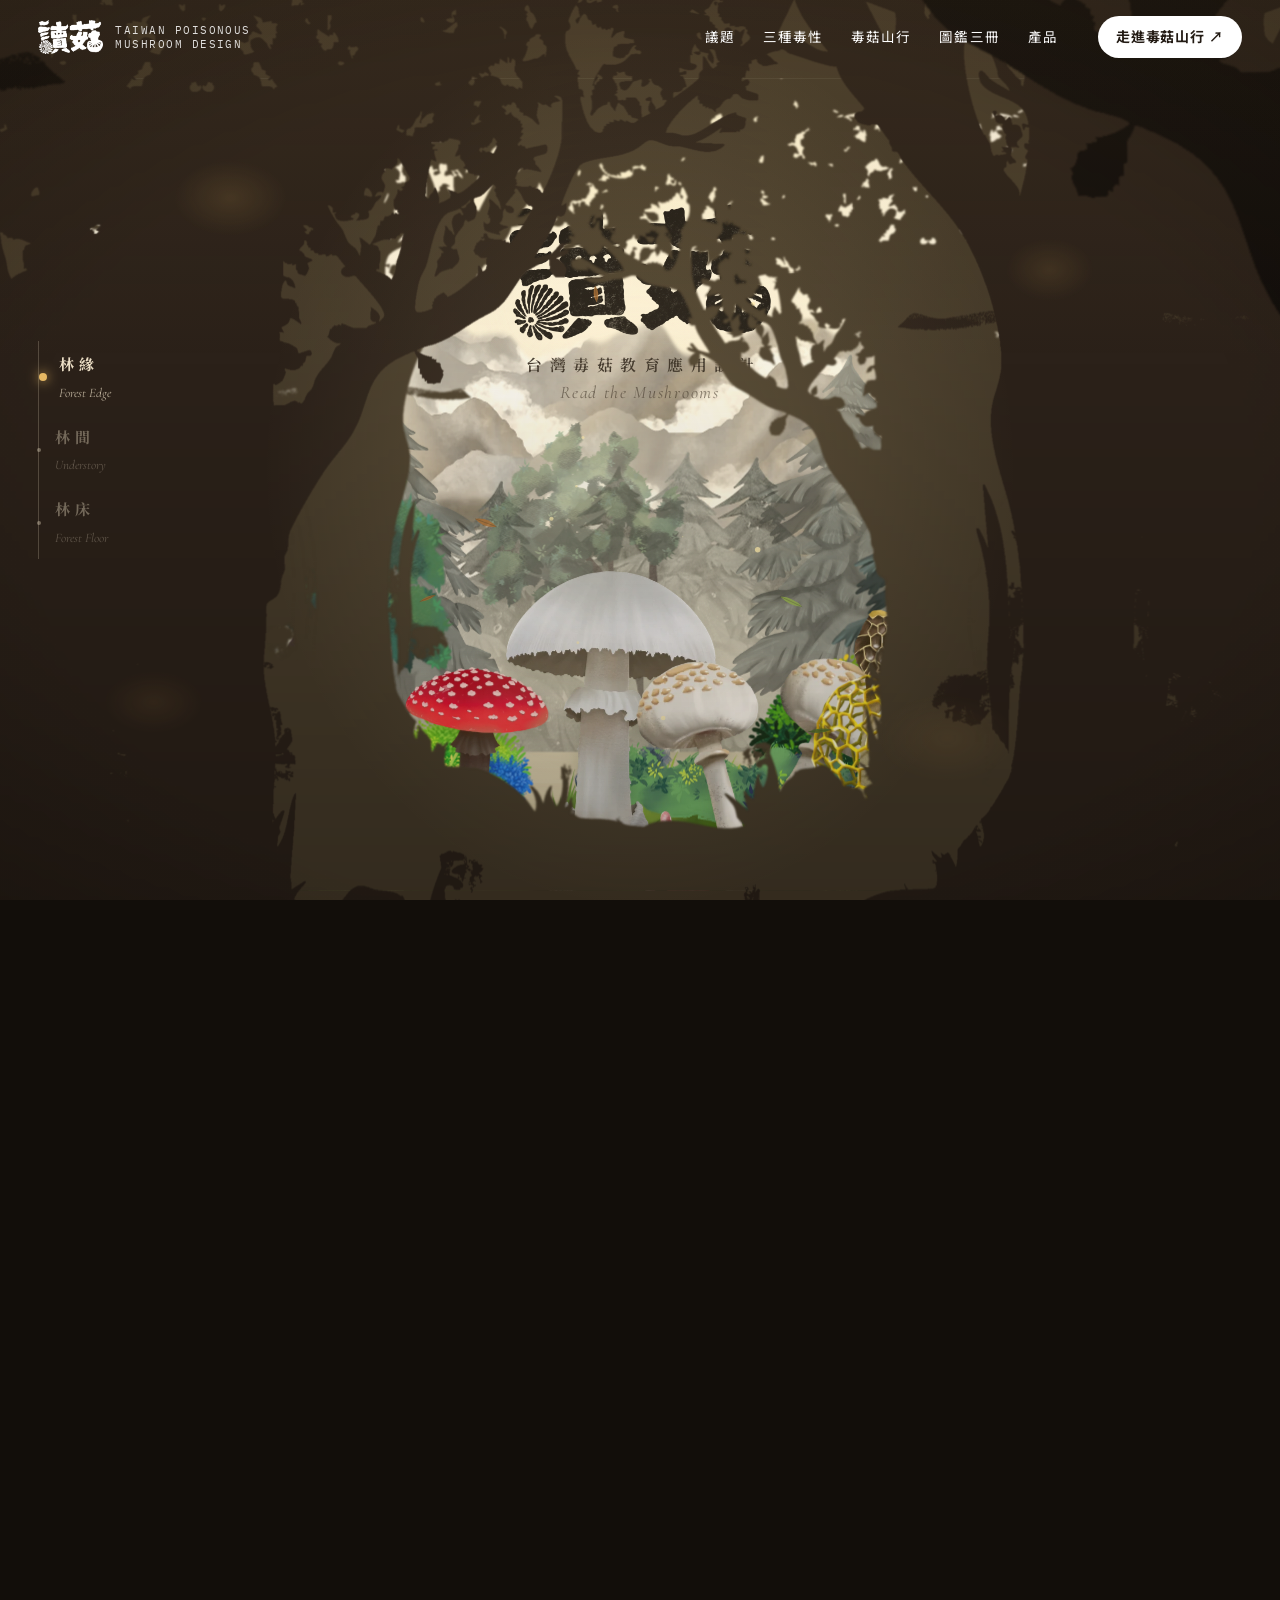
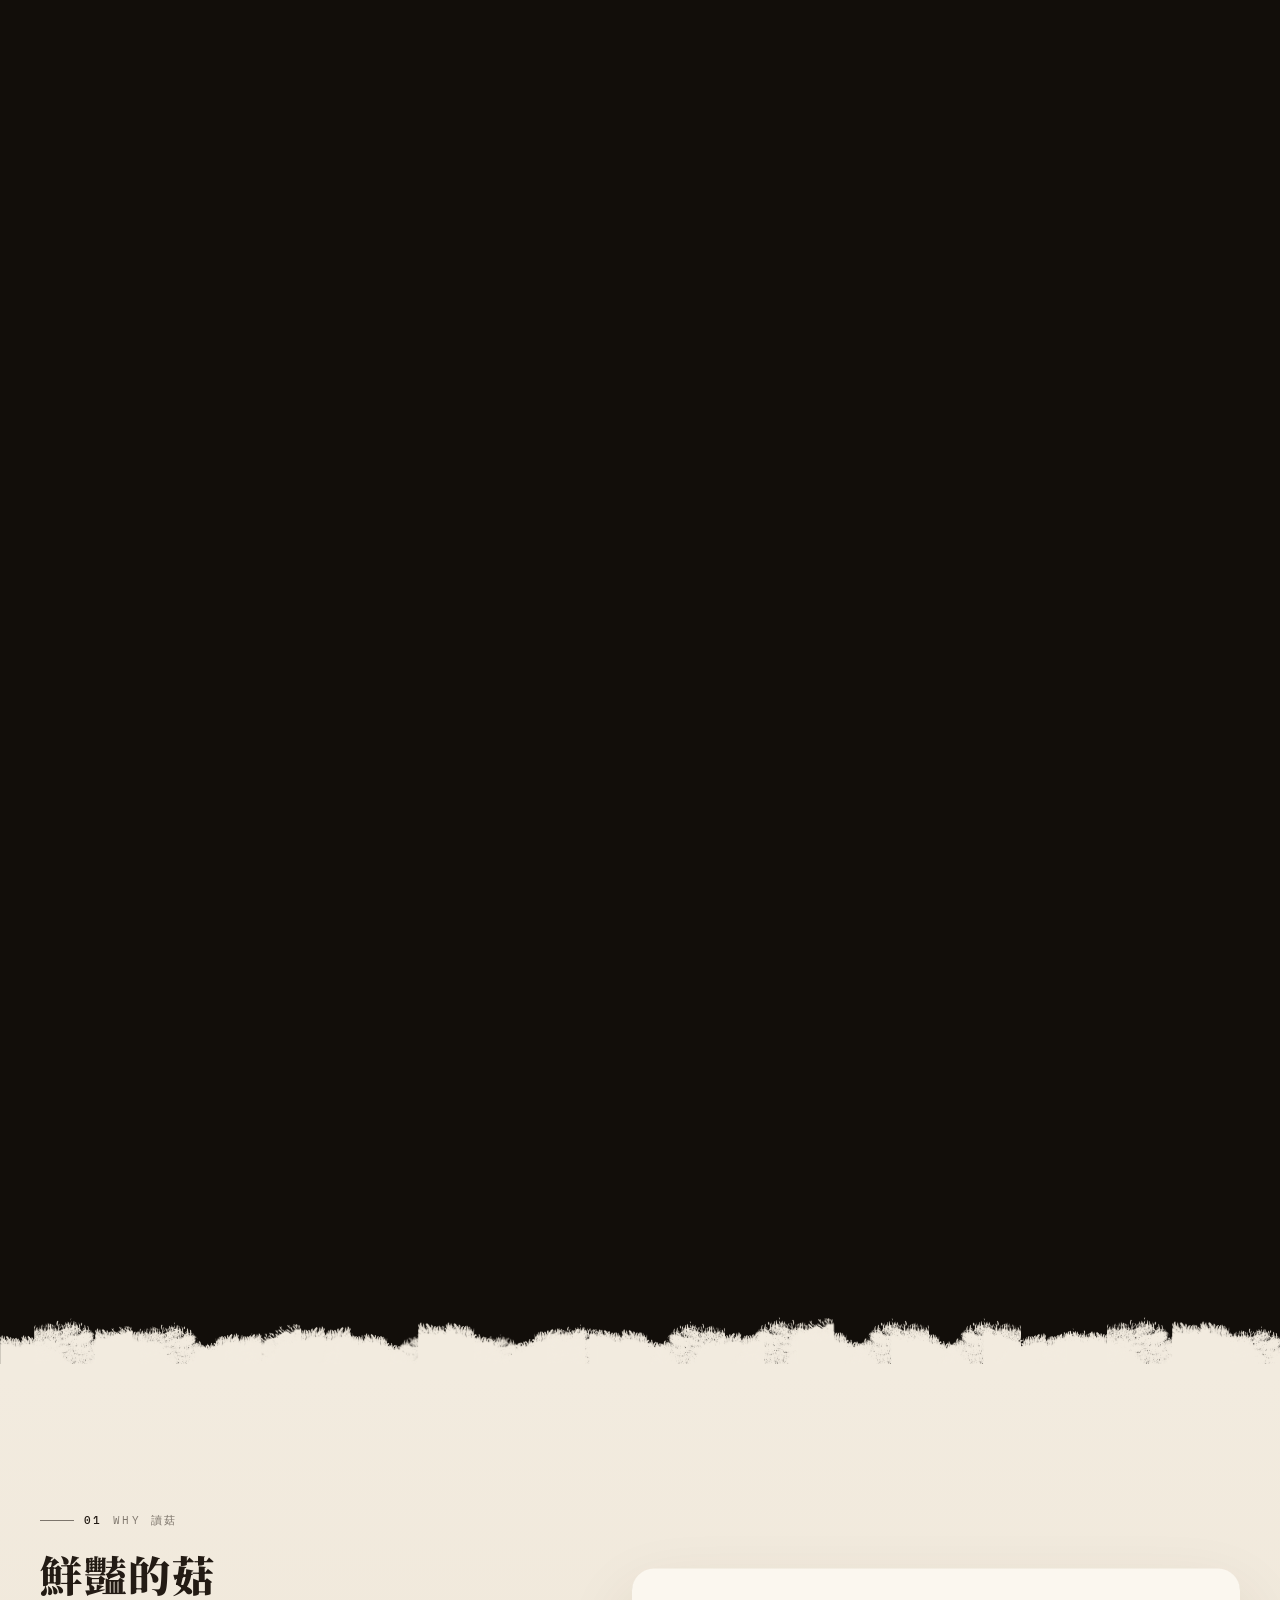
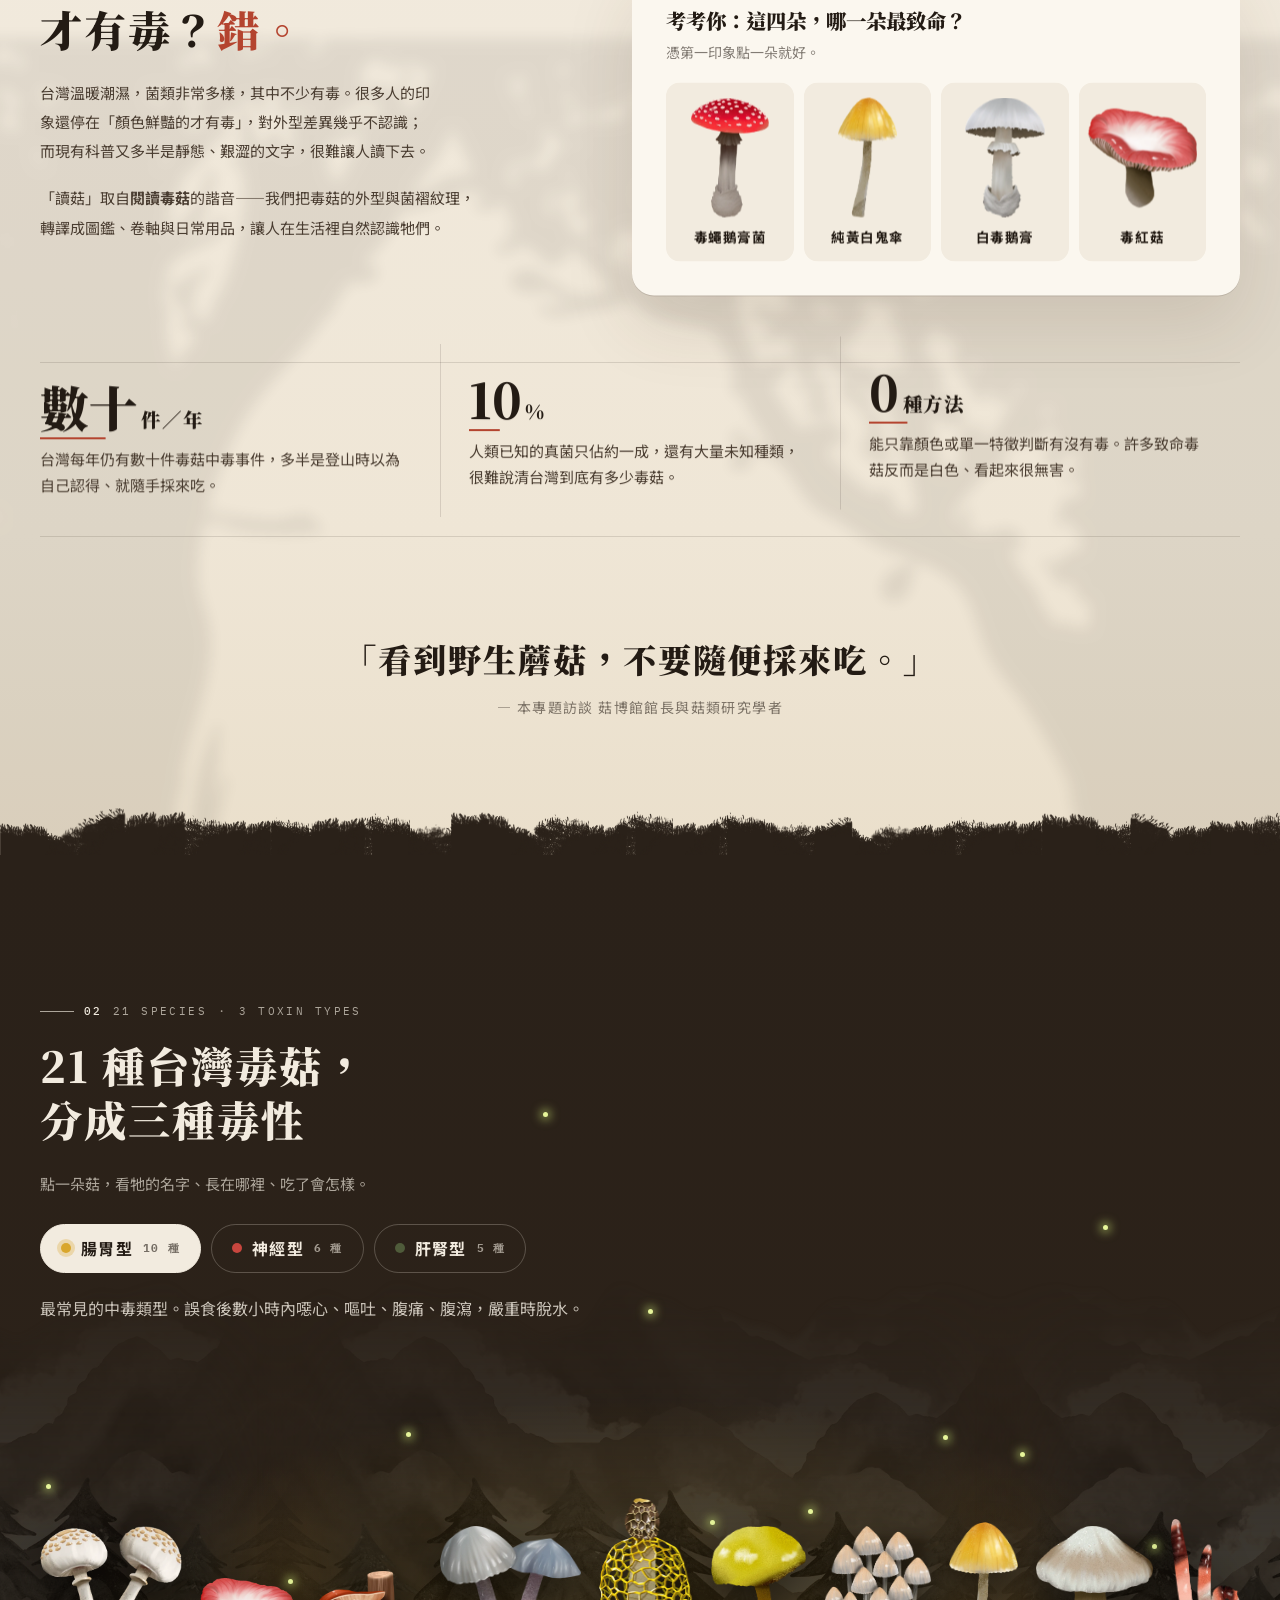
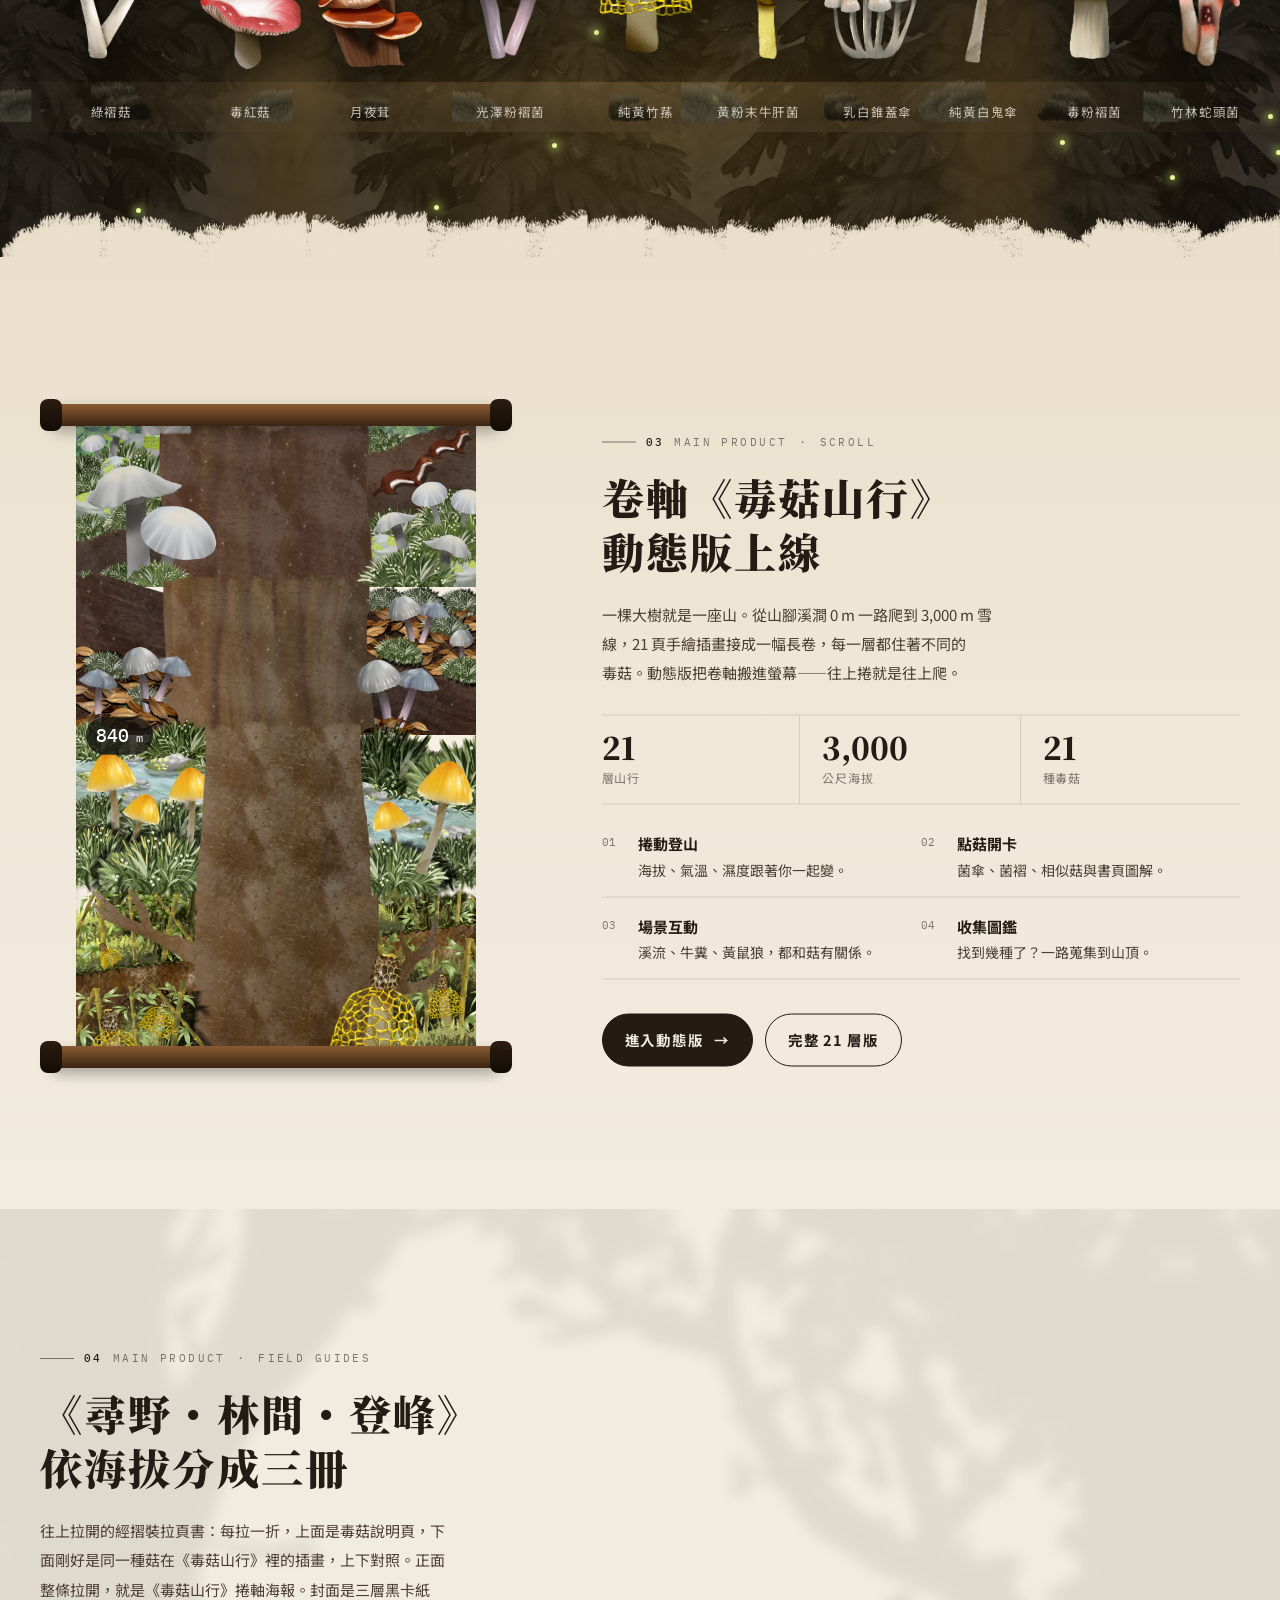
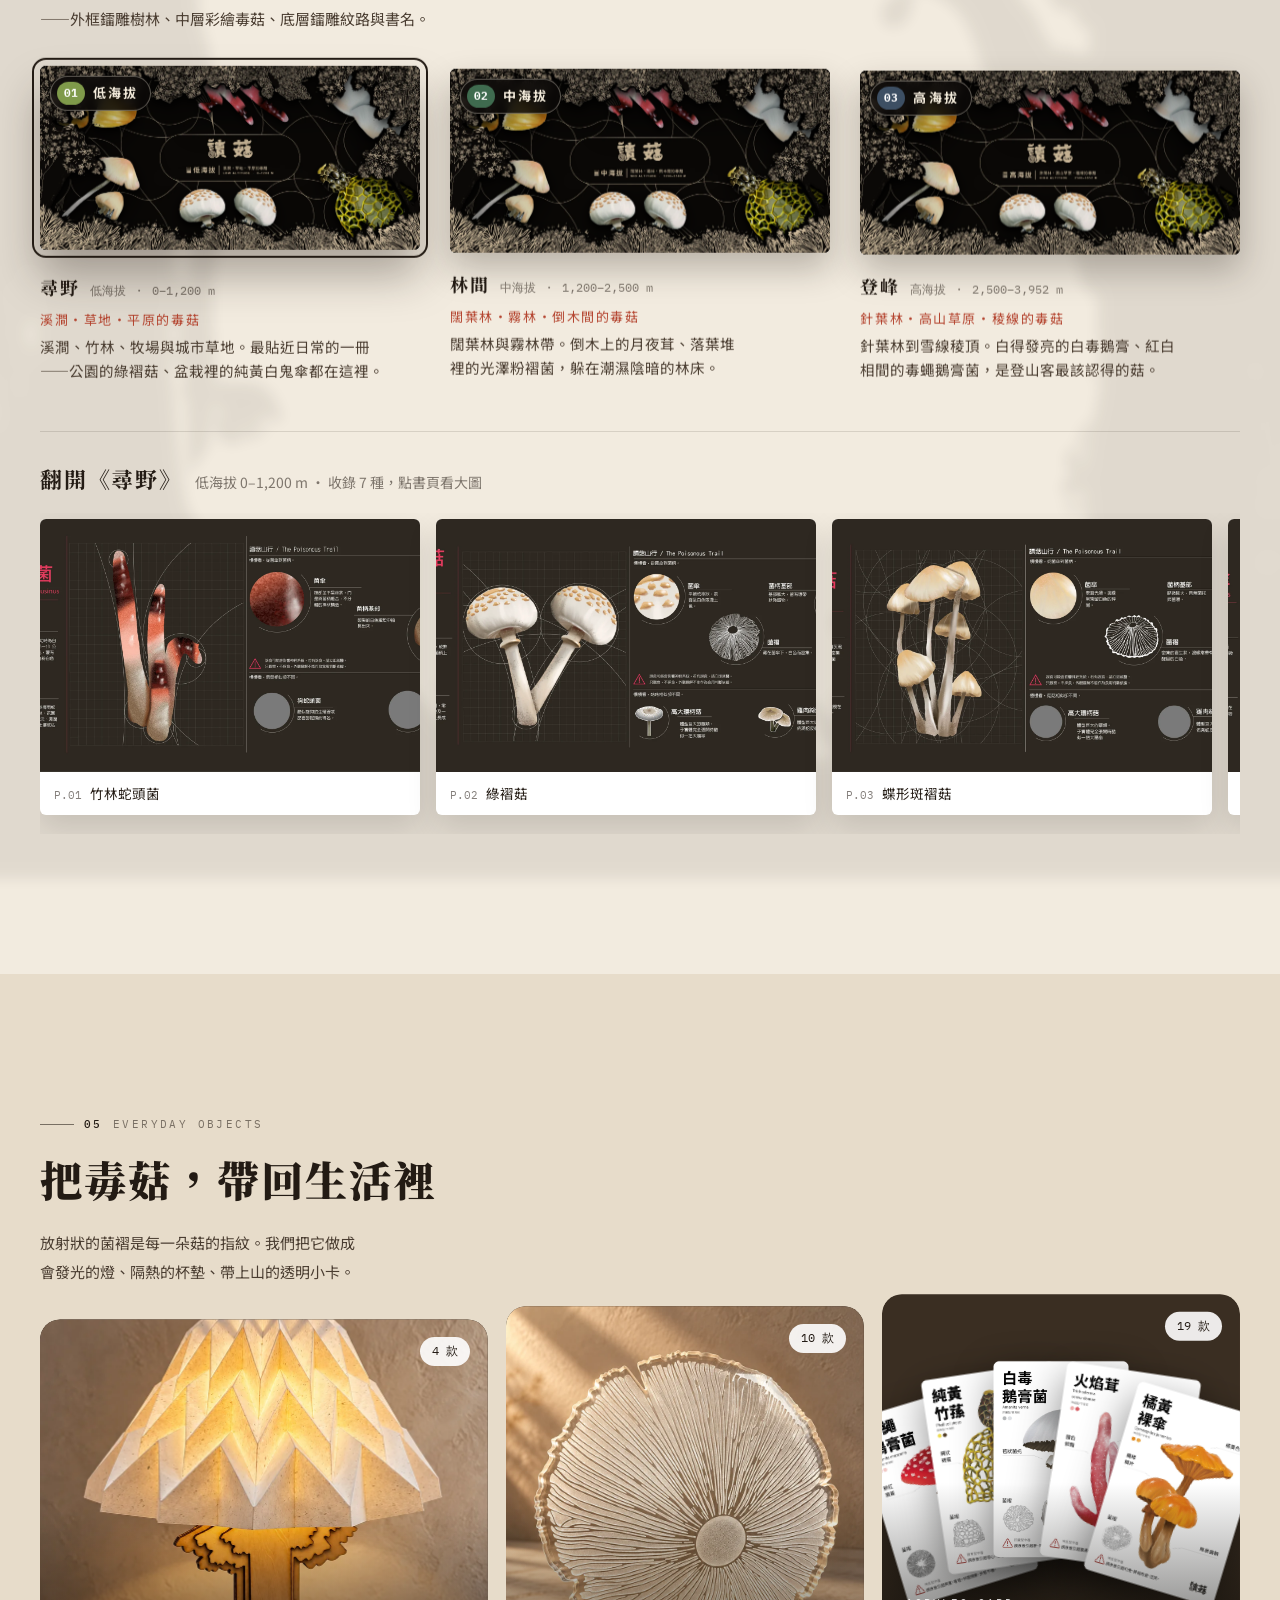
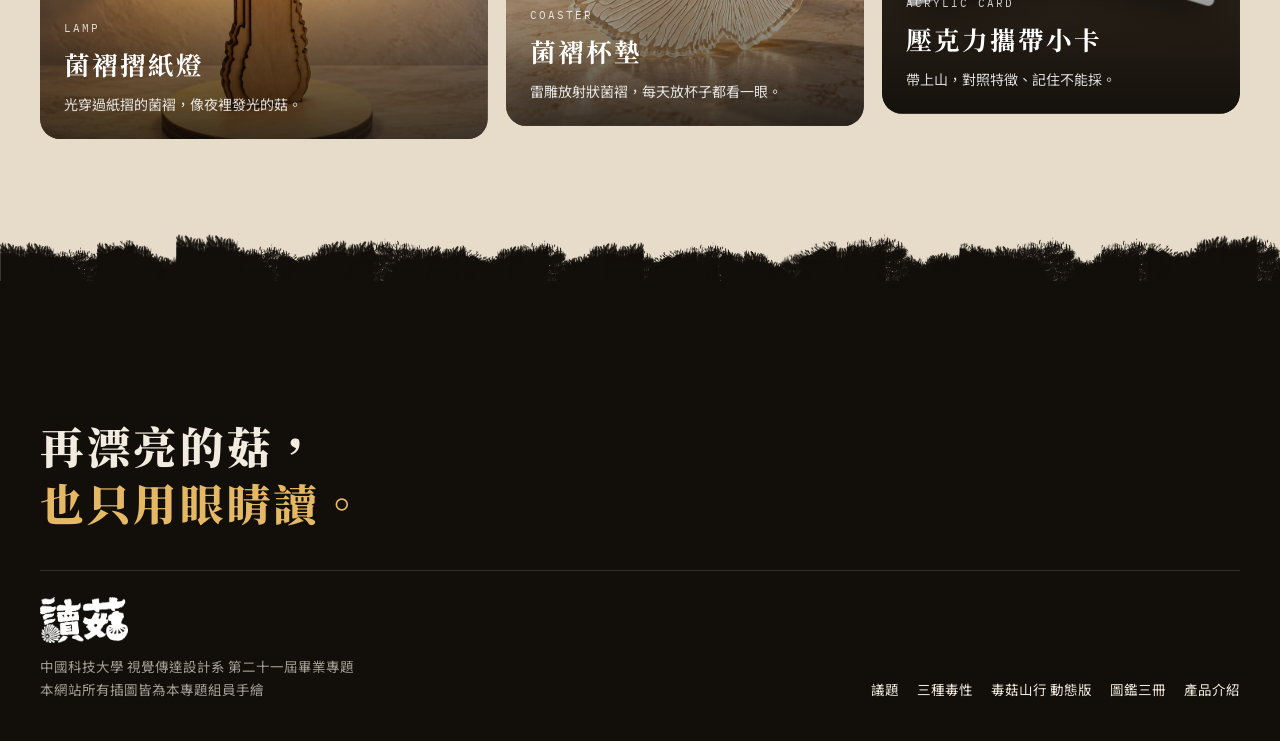
==== commit 0af33702: "讀菇：三冊改為經摺裝往上拉（上說明頁／下同種菇山行插畫）、正面全部拉開＝捲軸；封面改黑卡紙鐳雕色 Co-Authored-By: Claude Opus 5.5 <noreply@anthropic." ====
--- a/dugu-home/index.html
+++ b/dugu-home/index.html
@@ -10,7 +10,7 @@
 <link href="https://fonts.googleapis.com/css2?family=Noto+Sans+TC:wght@400;500;700;900&family=Noto+Serif+TC:wght@600;900&family=IBM+Plex+Mono:wght@400;500&family=Cormorant+Garamond:ital,wght@1,500;1,600&display=swap" rel="stylesheet">
 <link rel="stylesheet" href="css/home.css?v=7">
 <link rel="stylesheet" href="css/motion.css?v=1">
-<link rel="stylesheet" href="css/flipbook.css?v=5">
+<link rel="stylesheet" href="css/flipbook.css?v=7">
 <link rel="icon" href="../dugu-trail/img/logo-ink.png">
 </head>
 <body data-page="home">
@@ -160,7 +160,7 @@
   <div class="wrap">
     <p class="kicker rv"><b>04</b> Main Product ・ Field Guides</p>
     <h2 class="h2 rv">《尋野・林間・登峰》<br>依海拔分成三冊</h2>
-    <p class="lead rv">上緣裝訂、往上拉開的折頁書：翻上去的那一頁，和下一頁上下對照。封面是三層黑卡紙——外框鐳雕樹林、中層彩繪毒菇、底層鐳雕紋路與書名。點一本書，像實體一樣往上翻開。</p>
+    <p class="lead rv">往上拉開的經摺裝拉頁書：每拉一折，上面是毒菇說明頁，下面剛好是同一種菇在《毒菇山行》裡的插畫，上下對照。正面整條拉開，就是《毒菇山行》捲軸海報。封面是三層黑卡紙——外框鐳雕樹林、中層彩繪毒菇、底層鐳雕紋路與書名。</p>
     <div class="shelf" id="shelf"></div>
     <div class="pages" id="pages"></div>
   </div>
@@ -199,6 +199,6 @@
 <script src="js/common.js?v=2"></script>
 <script src="js/home.js?v=7"></script>
 <script src="js/motion.js?v=1"></script>
-<script src="js/flipbook.js?v=4"></script>
+<script src="js/flipbook.js?v=6"></script>
 </body>
 </html>
--- a/dugu-home/css/flipbook.css
+++ b/dugu-home/css/flipbook.css
@@ -169,3 +169,67 @@
 .fb-legend span { font-family: var(--serif); font-weight: 900; font-size: 18px; letter-spacing: .16em; }
 .fb-legend small { display: block; font-family: var(--sans); font-weight: 400; font-size: 12.5px; letter-spacing: .06em; opacity: .7; margin-top: 2px; }
 @media (max-width: 1100px) { .fb-legend { right: auto; left: 0; width: 100%; } .fb-legend li { right: auto; left: 0; flex-direction: row; text-align: left; top: calc(var(--y) - 14%); } .fb-legend li::before { display: none; } .fb-legend span { font-size: 14px; } }
+
+/* ---------- v6 經摺裝：上＝說明頁（背面）、下＝同一種菇的山行插畫（正面） ---------- */
+.fp.art { background: linear-gradient(180deg, var(--sky1, #d9d3bd) 0%, var(--sky2, #b9b48f) 100%); overflow: hidden; }
+.fp.art::before { content: ''; position: absolute; inset: 0; background: radial-gradient(120% 60% at 50% 0%, rgba(255, 255, 255, .45), transparent 70%); }
+.fp.art > img { position: absolute; inset: 0; width: 100%; height: 100%; object-fit: cover; object-position: 50% 100%; }
+.af-cap { position: absolute; left: 2cqw; bottom: 3cqh; z-index: 3; display: flex; align-items: baseline; gap: 1cqw; padding: .7cqw 1.6cqw .7cqw 1cqw; border-radius: 99px;
+  background: rgba(13, 11, 10, .82); color: #f4ecdc; font-family: var(--serif); font-weight: 900; font-size: max(13px, 1.8cqw); letter-spacing: .1em; }
+.af-cap em { font-style: normal; font-family: var(--mono); font-weight: 400; font-size: max(10px, 1.05cqw); letter-spacing: .14em; color: #e39a3b; }
+.fp.art.pending { display: grid; place-items: center; }
+.af-mush { position: relative; height: 72cqh; object-fit: contain; filter: drop-shadow(0 1.4cqw 1.6cqw rgba(0, 0, 0, .35)); }
+.af-note { position: absolute; right: 2cqw; bottom: 3cqh; font-size: max(11px, 1.1cqw); color: #2a221b; opacity: .7; letter-spacing: .08em; }
+/* 摺痕：每一折上緣一條淡淡的凹線 */
+.face.front::after, .face.back::after { content: ''; position: absolute; left: 0; right: 0; height: 1.4cqh; z-index: 5; pointer-events: none; }
+.face.front::after { top: 0; background: linear-gradient(rgba(0, 0, 0, .35), transparent); }
+.face.back::after { bottom: 0; background: linear-gradient(transparent, rgba(0, 0, 0, .35)); }
+/* 書口：還沒拉開的折，在下方露出疊起來的紙邊 */
+.fb-board::after { content: ''; position: absolute; left: 0; right: 0; bottom: 0; height: 6px; background: repeating-linear-gradient(#2a2520 0 1px, #0d0b0a 1px 2px); opacity: .7; }
+
+/* 左右的「上／下」標示 */
+.fb-side { position: absolute; left: calc(100% + 14px); display: flex; flex-direction: column; gap: 2px; font-family: var(--serif); font-weight: 900; font-size: 17px; letter-spacing: .18em;
+  color: #efe6d4; opacity: 0; transition: opacity .5s; pointer-events: none; writing-mode: vertical-rl; }
+.fb-side small { font-family: var(--sans); font-weight: 400; font-size: 11px; letter-spacing: .2em; opacity: .55; }
+.fb-side.up { top: calc(var(--bh) * .5); transform: translateY(-50%); }
+.fb-side.dn { top: calc(var(--bh) * 1.5); transform: translateY(-50%); color: #e39a3b; }
+.fb.reading .fb-side { opacity: .9; }
+.fb-count b { font-size: 15px; color: #e39a3b; margin-right: 4px; }
+.fb-count span { opacity: .6; margin-left: 6px; }
+.fb-unf { padding: 8px 16px; border-radius: 99px; border: 1px solid #e39a3b; background: none; color: #e39a3b; font-weight: 700; font-size: 13px; letter-spacing: .1em; cursor: pointer; }
+.fb-unf:hover { background: #e39a3b; color: #14110d; }
+.fb.explode .fb-side { opacity: 0; }
+
+/* ---------- 正面全部拉開＝捲軸 ---------- */
+.fb-unfold { position: absolute; inset: 0; z-index: 990; display: grid; grid-template-rows: auto 1fr; justify-items: center; padding: 14px 16px 0;
+  background: radial-gradient(120% 90% at 50% 55%, #2a221b 0%, #120e0b 60%, #0a0807 100%); opacity: 0; transition: opacity .45s; }
+.fb-unfold[hidden] { display: none; }
+.fb-unfold.on { opacity: 1; }
+.uf-head { width: min(1180px, 100%); display: flex; align-items: center; gap: 14px; flex-wrap: wrap; padding-bottom: 12px; }
+.uf-head > b { font-family: var(--serif); font-size: 20px; letter-spacing: .14em; }
+.uf-head > span { font-size: 12.5px; letter-spacing: .12em; opacity: .65; margin-right: auto; }
+.uf-head .fb-btn { font-size: 13px; padding: 8px 16px; }
+.uf-strip { width: min(980px, 100%); overflow-y: auto; overscroll-behavior: contain; perspective: 1600px; padding: 10px 0 40px; scrollbar-width: thin; }
+.uf-col { display: flex; flex-direction: column; box-shadow: 0 30px 70px rgba(0, 0, 0, .55); }
+.uf-p { position: relative; aspect-ratio: 1600 / 775; container-type: size; transform-origin: 50% 100%; transition: transform .9s cubic-bezier(.3, .7, .2, 1), filter .9s; transition-delay: calc(var(--i) * 90ms); }
+.uf-p .fp { border-radius: 0; }
+.uf-p .af-cap { left: auto; right: 2cqw; }
+/* 一凸一凹的摺痕 */
+.uf-p.mountain::after, .uf-p.valley::after { content: ''; position: absolute; left: 0; right: 0; bottom: 0; height: 5%; z-index: 4; pointer-events: none; }
+.uf-p.mountain::after { background: linear-gradient(transparent, rgba(0, 0, 0, .28)); }
+.uf-p.valley::after { background: linear-gradient(transparent, rgba(255, 255, 255, .18)); }
+/* 還沒拉開：每折往後摺 */
+.fb-unfold:not(.on) .uf-p.mountain { transform: rotateX(-70deg); filter: brightness(.6); }
+.fb-unfold:not(.on) .uf-p.valley { transform: rotateX(70deg); filter: brightness(.8); }
+@media (max-width: 700px) { .fb-side { display: none; } .uf-head > b { font-size: 17px; } .fb-unf { padding: 6px 12px; font-size: 12px; } }
+@media (prefers-reduced-motion: reduce) { .uf-p { transition: none; } }
+/* 拉開時用插畫原比例，上下接得起來 */
+.uf-p { aspect-ratio: auto; container-type: inline-size; }
+.uf-p .fp.art { position: relative; inset: auto; }
+.uf-p .fp.art > img { position: relative; height: auto; display: block; }
+.uf-p .fp.art.pending { aspect-ratio: 2.4; }
+.uf-p .af-cap { bottom: 2cqw; }
+.uf-p .fp.art.pending .af-mush { height: 30cqw; }
+.fp.art > img.af-mush { position: relative; inset: auto; width: auto; height: 72cqh; object-fit: contain; }
+.uf-p .fp.art > img.af-mush { height: 30cqw; }
+.af-note { top: 3cqh; bottom: auto; } .uf-p .af-note { top: 2cqw; }
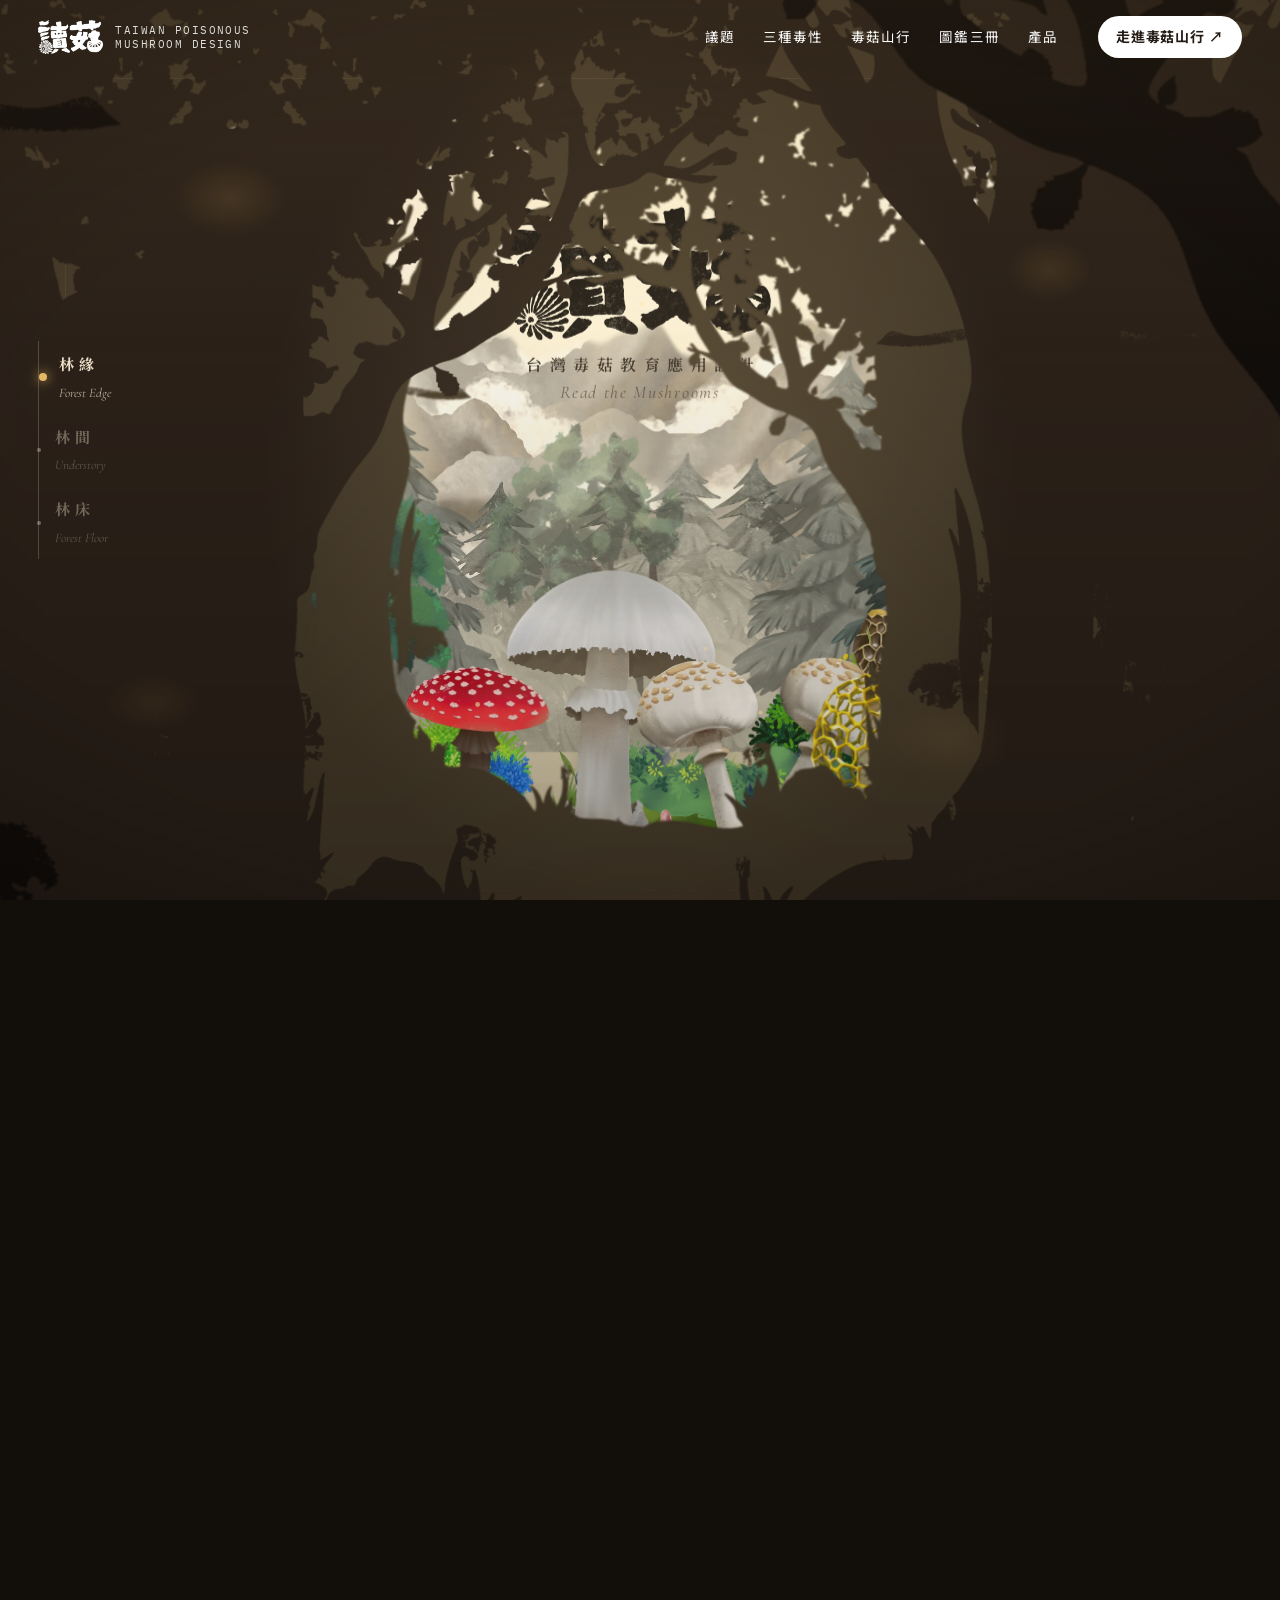
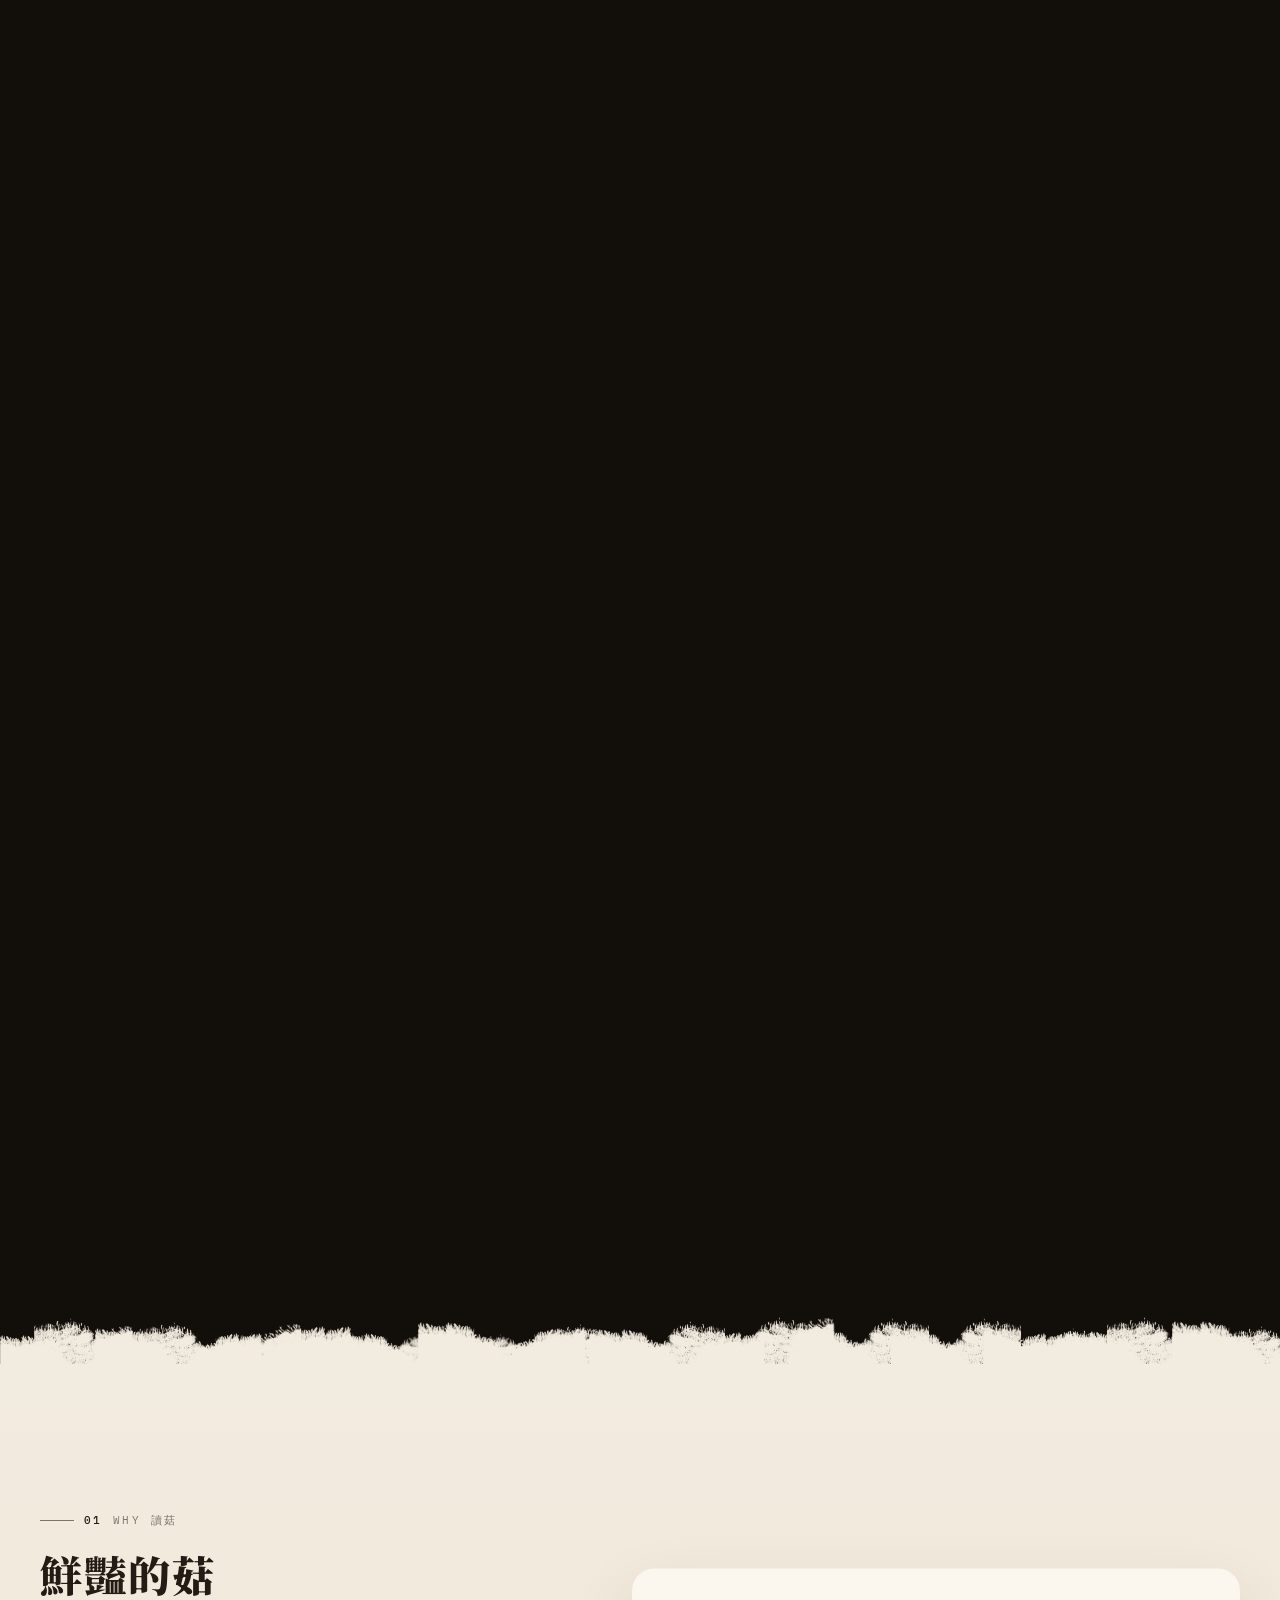
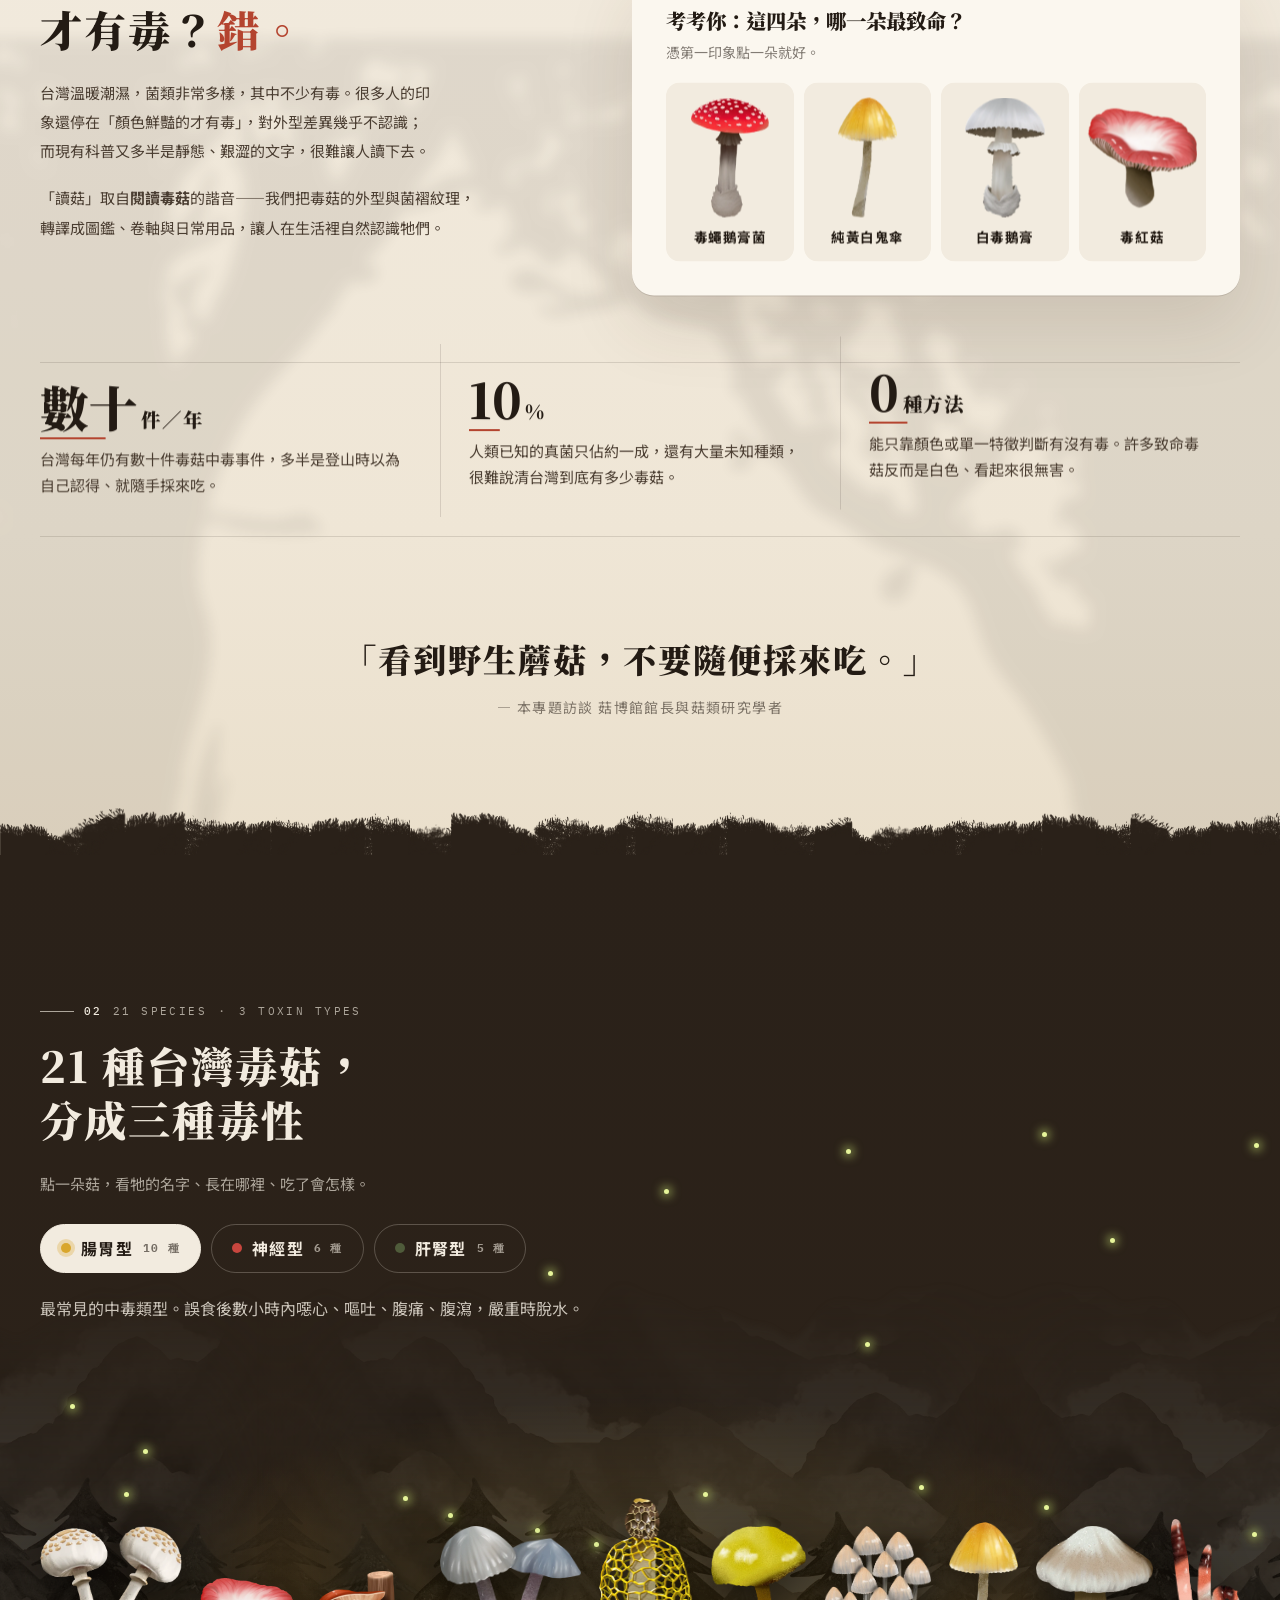
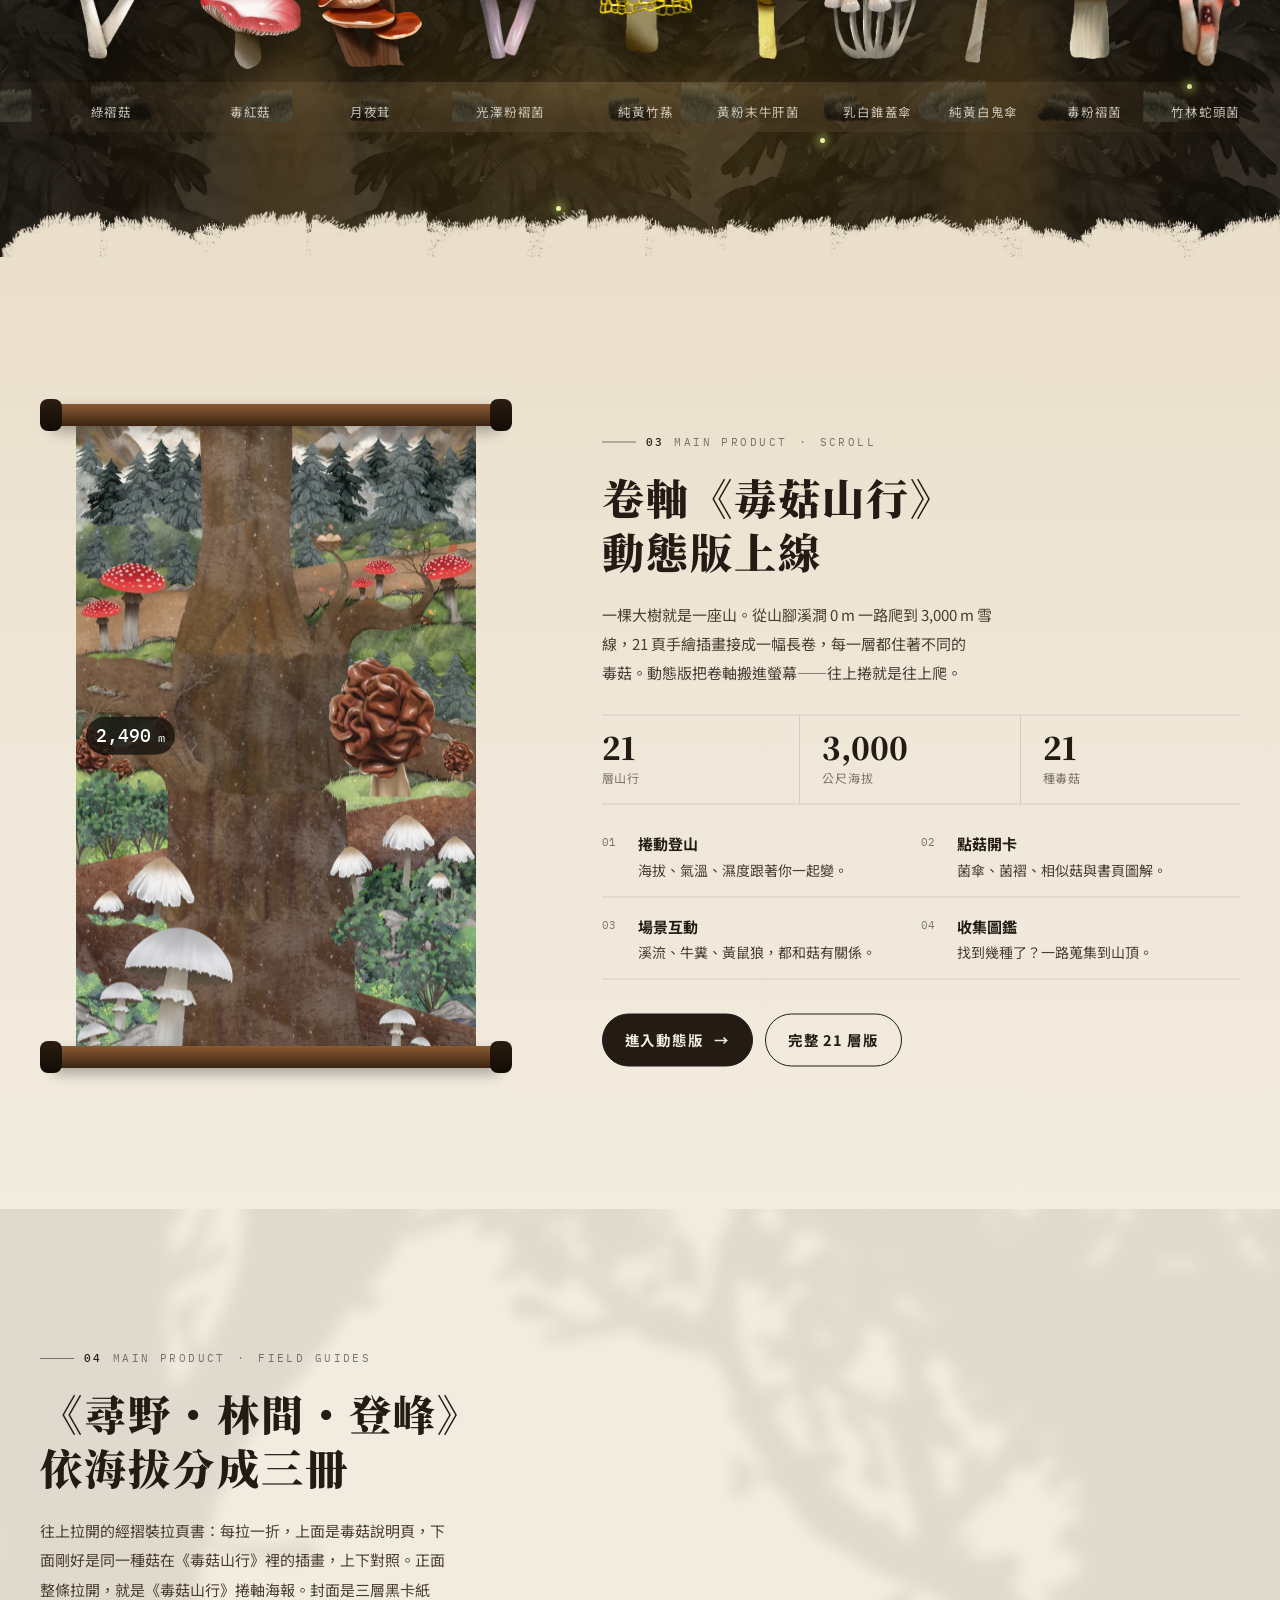
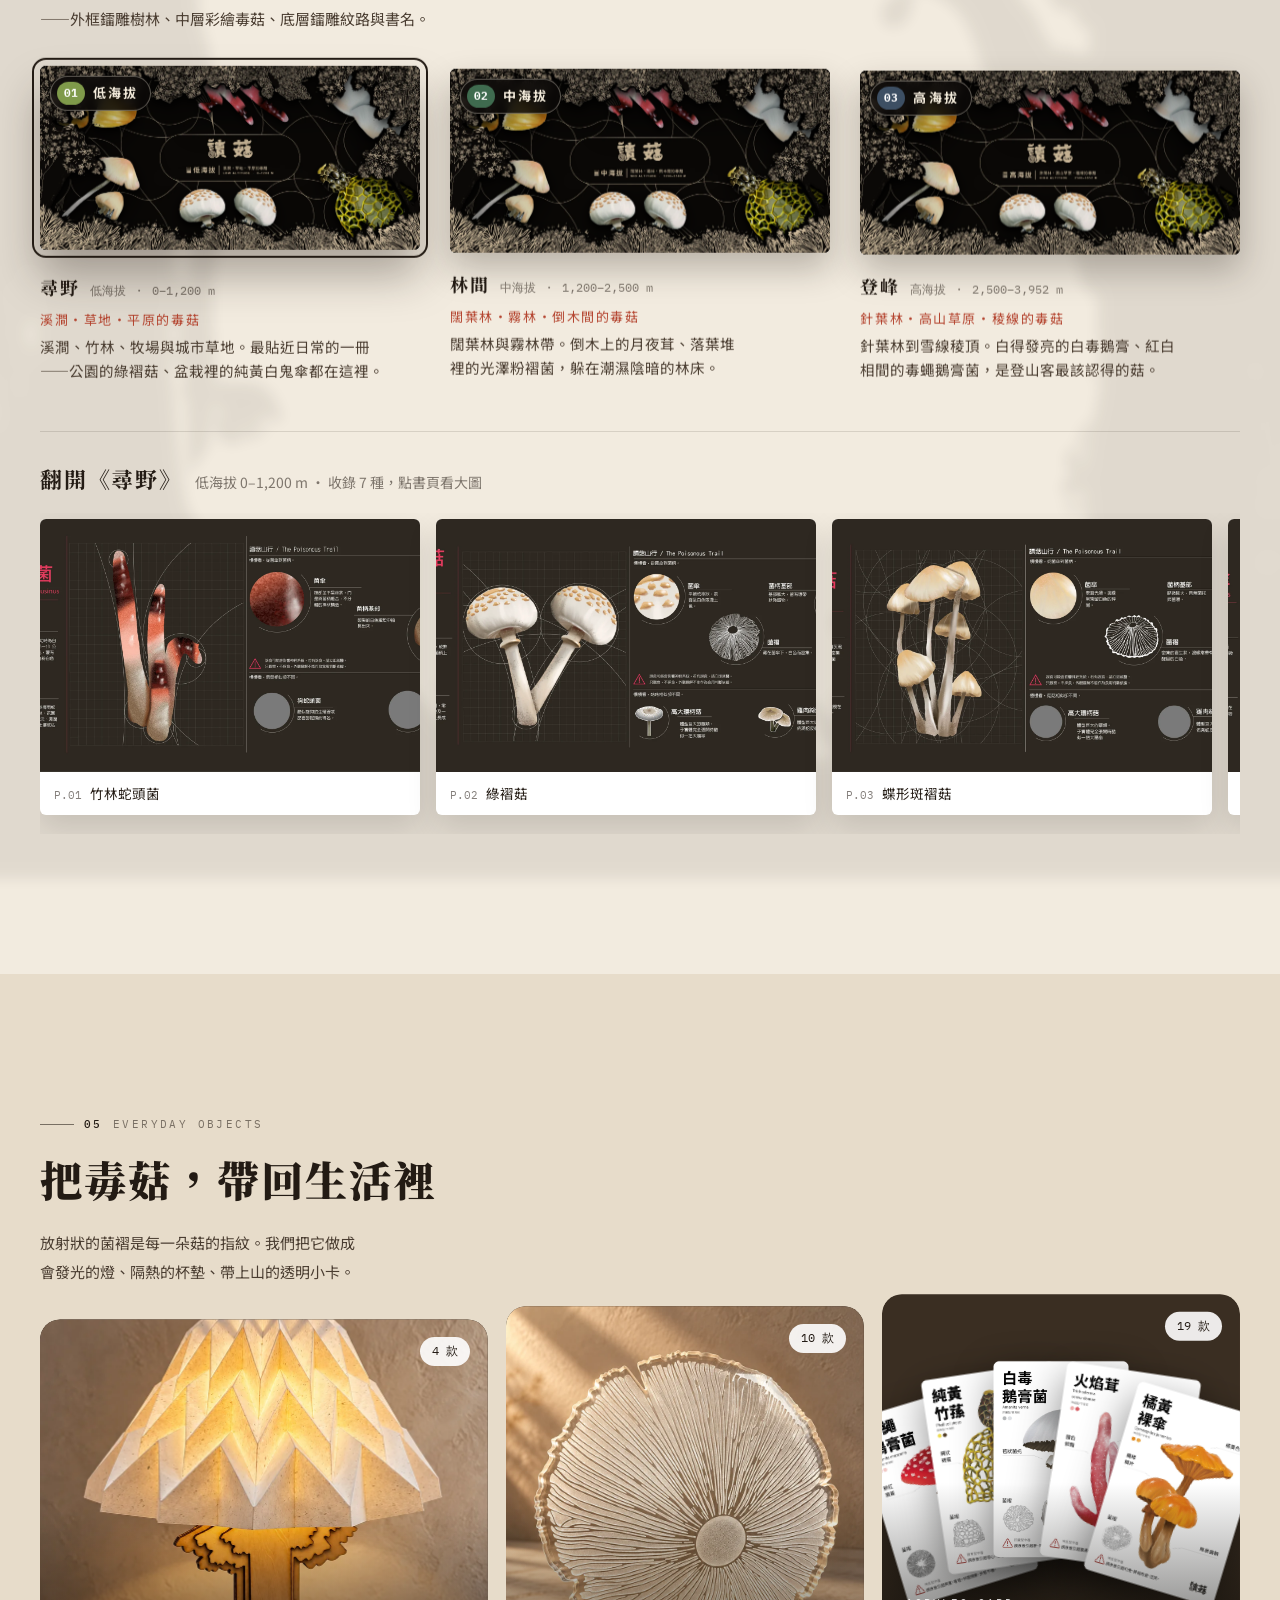
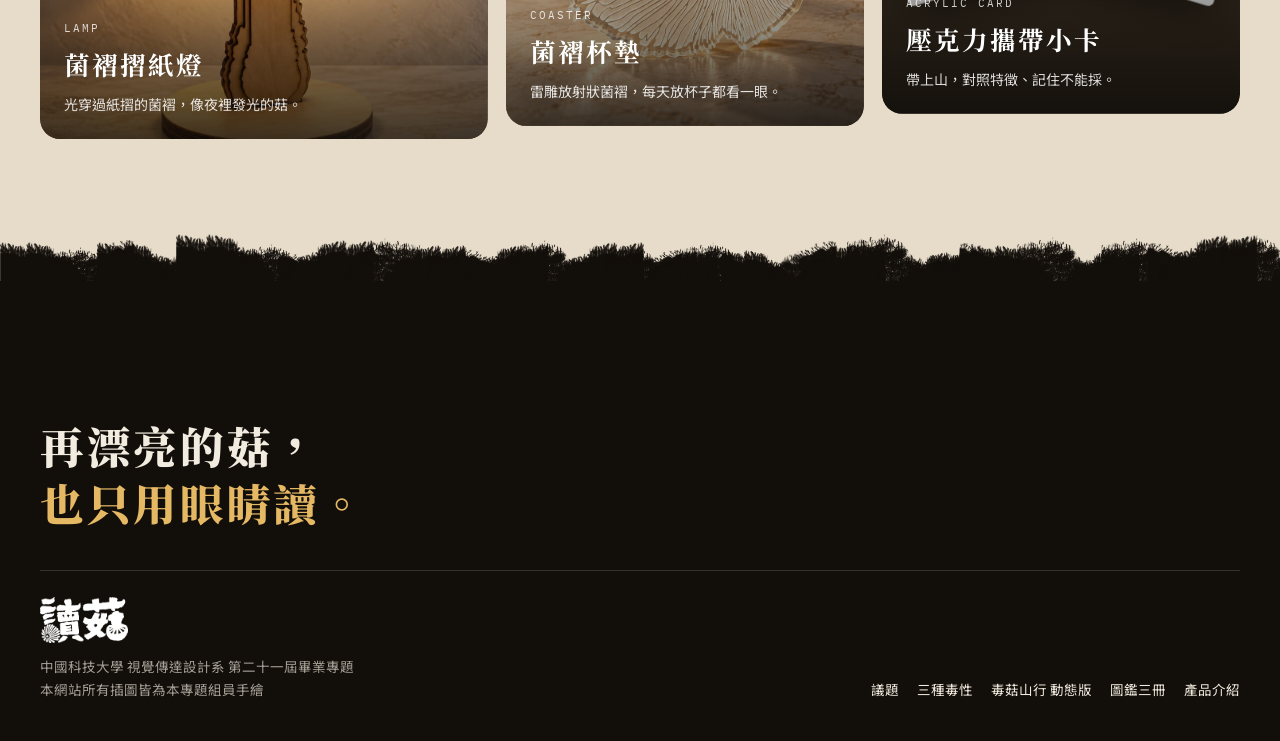
==== commit 71a1bb8e: "讀菇：書頁山行插畫改用原檔完整呈現，不加白色天空 Co-Authored-By: Claude Opus 5.5 <noreply@anthropic.com>" ====
--- a/dugu-home/index.html
+++ b/dugu-home/index.html
@@ -10,7 +10,7 @@
 <link href="https://fonts.googleapis.com/css2?family=Noto+Sans+TC:wght@400;500;700;900&family=Noto+Serif+TC:wght@600;900&family=IBM+Plex+Mono:wght@400;500&family=Cormorant+Garamond:ital,wght@1,500;1,600&display=swap" rel="stylesheet">
 <link rel="stylesheet" href="css/home.css?v=7">
 <link rel="stylesheet" href="css/motion.css?v=1">
-<link rel="stylesheet" href="css/flipbook.css?v=7">
+<link rel="stylesheet" href="css/flipbook.css?v=8">
 <link rel="icon" href="../dugu-trail/img/logo-ink.png">
 </head>
 <body data-page="home">
@@ -199,6 +199,6 @@
 <script src="js/common.js?v=2"></script>
 <script src="js/home.js?v=7"></script>
 <script src="js/motion.js?v=1"></script>
-<script src="js/flipbook.js?v=6"></script>
+<script src="js/flipbook.js?v=7"></script>
 </body>
 </html>
--- a/dugu-home/css/flipbook.css
+++ b/dugu-home/css/flipbook.css
@@ -233,3 +233,10 @@
 .fp.art > img.af-mush { position: relative; inset: auto; width: auto; height: 72cqh; object-fit: contain; }
 .uf-p .fp.art > img.af-mush { height: 30cqw; }
 .af-note { top: 3cqh; bottom: auto; } .uf-p .af-note { top: 2cqw; }
+/* 山行插畫用原檔完整呈現：不加白色天空，透明處露出黑卡紙 */
+.fp.art { background: #0d0b0a; }
+.fp.art::before { content: none; }
+.fp.art > img { object-fit: contain; object-position: 50% 50%; }
+.fp.art.pending { background: #0d0b0a; }
+.fp.art.pending .af-note { color: #ece2cf; }
+.uf-p .fp.art > img { object-fit: fill; }
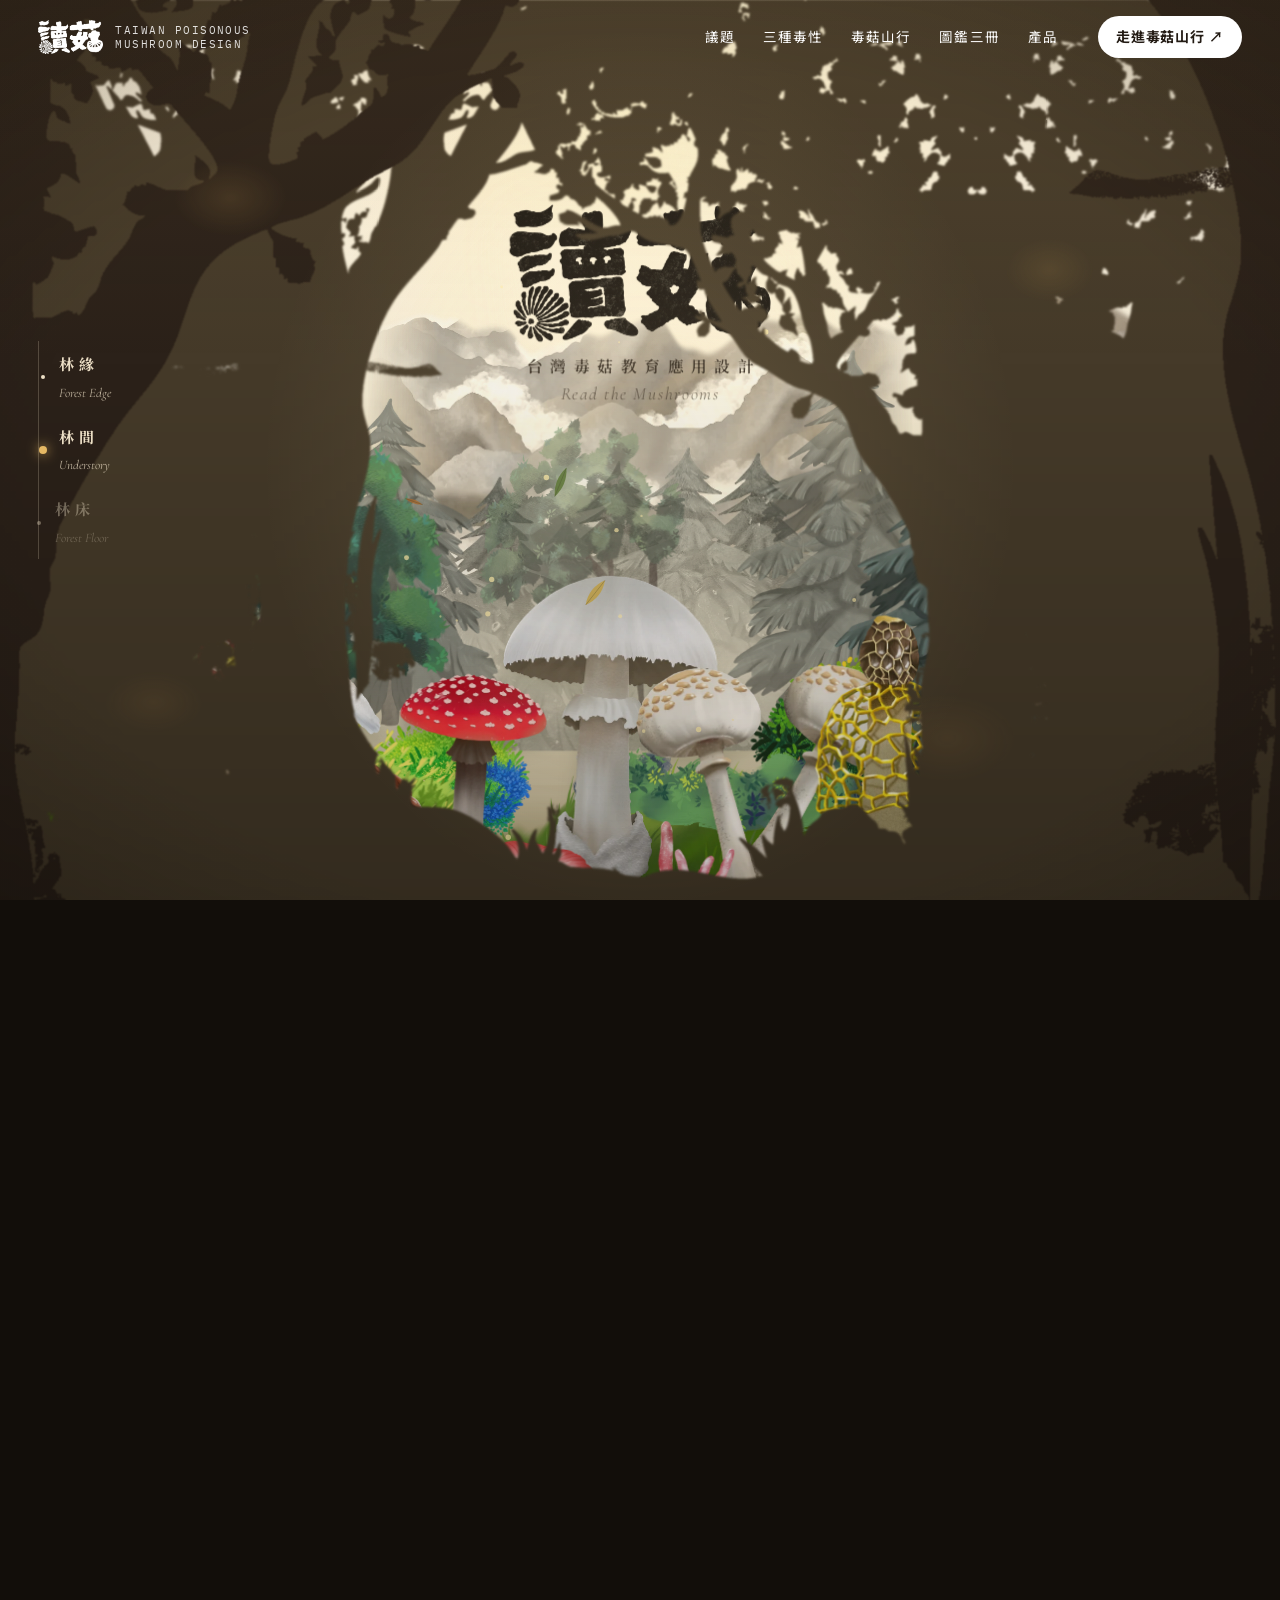
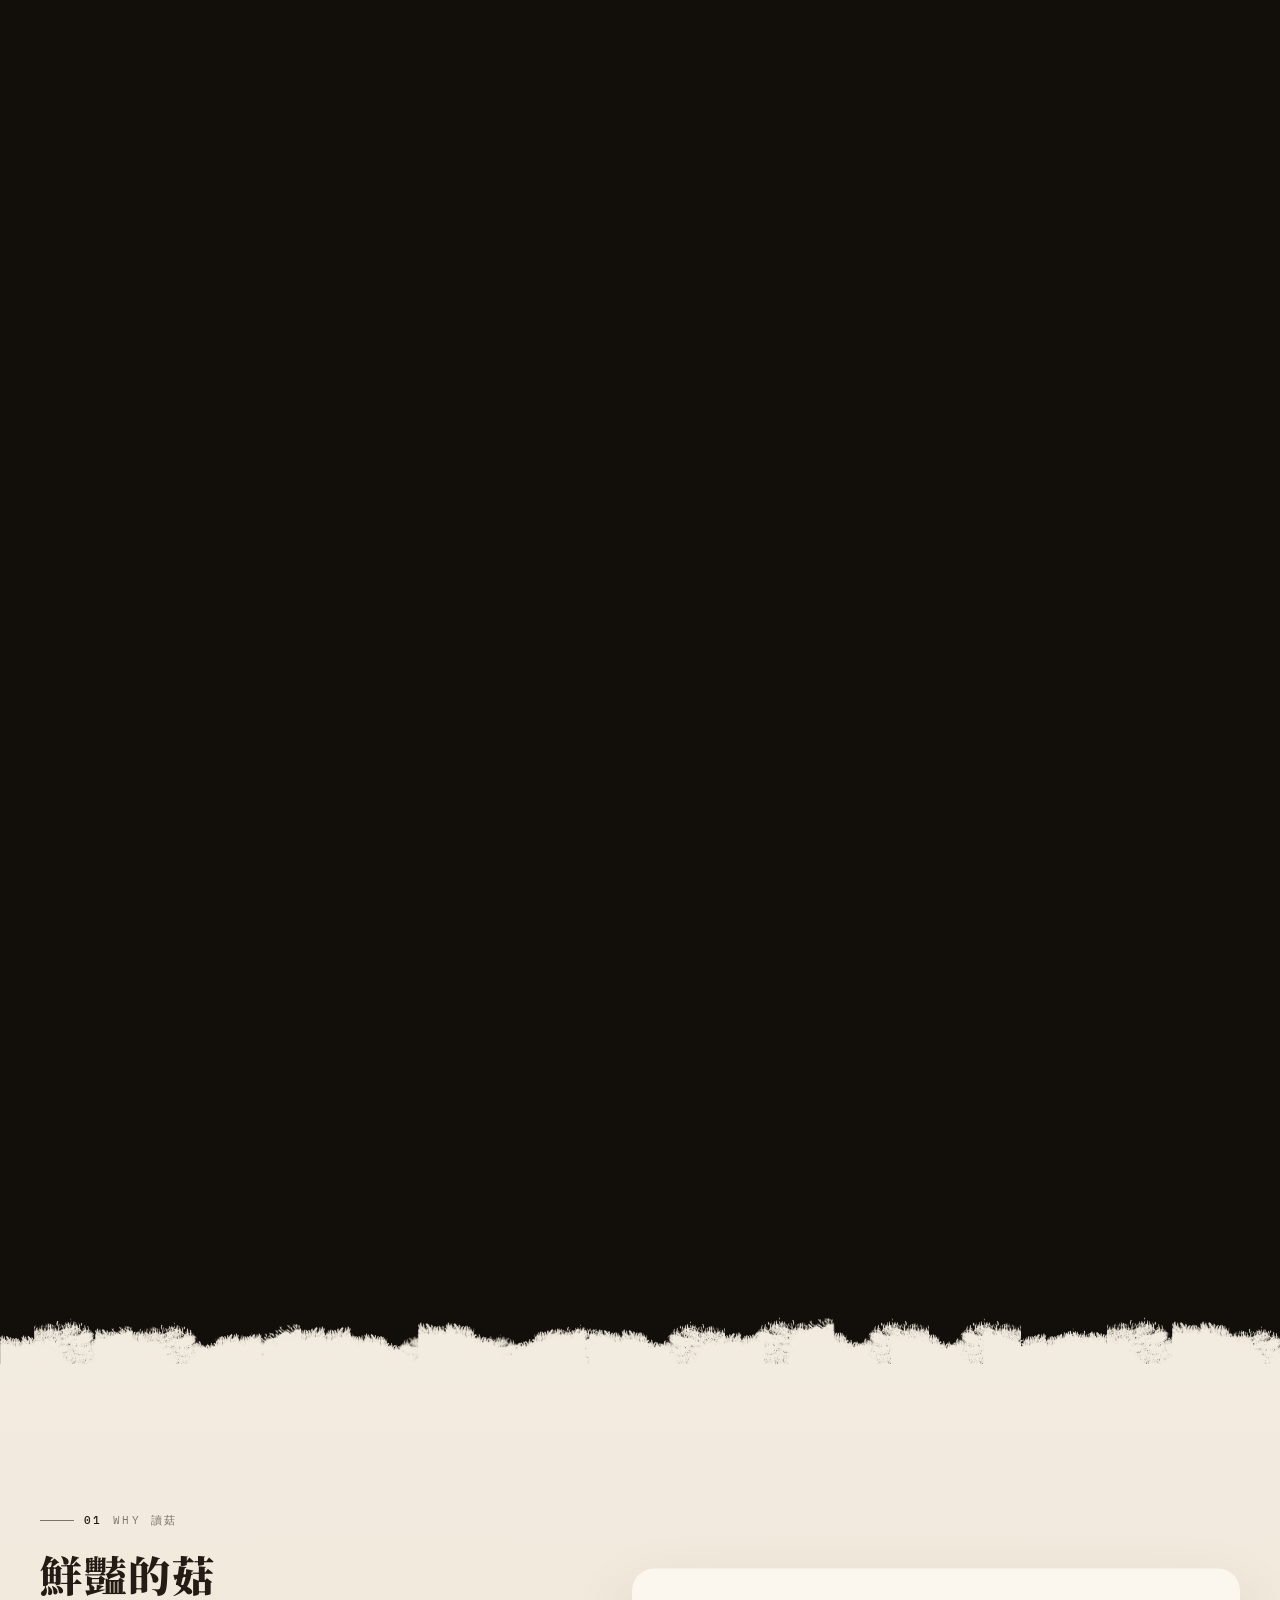
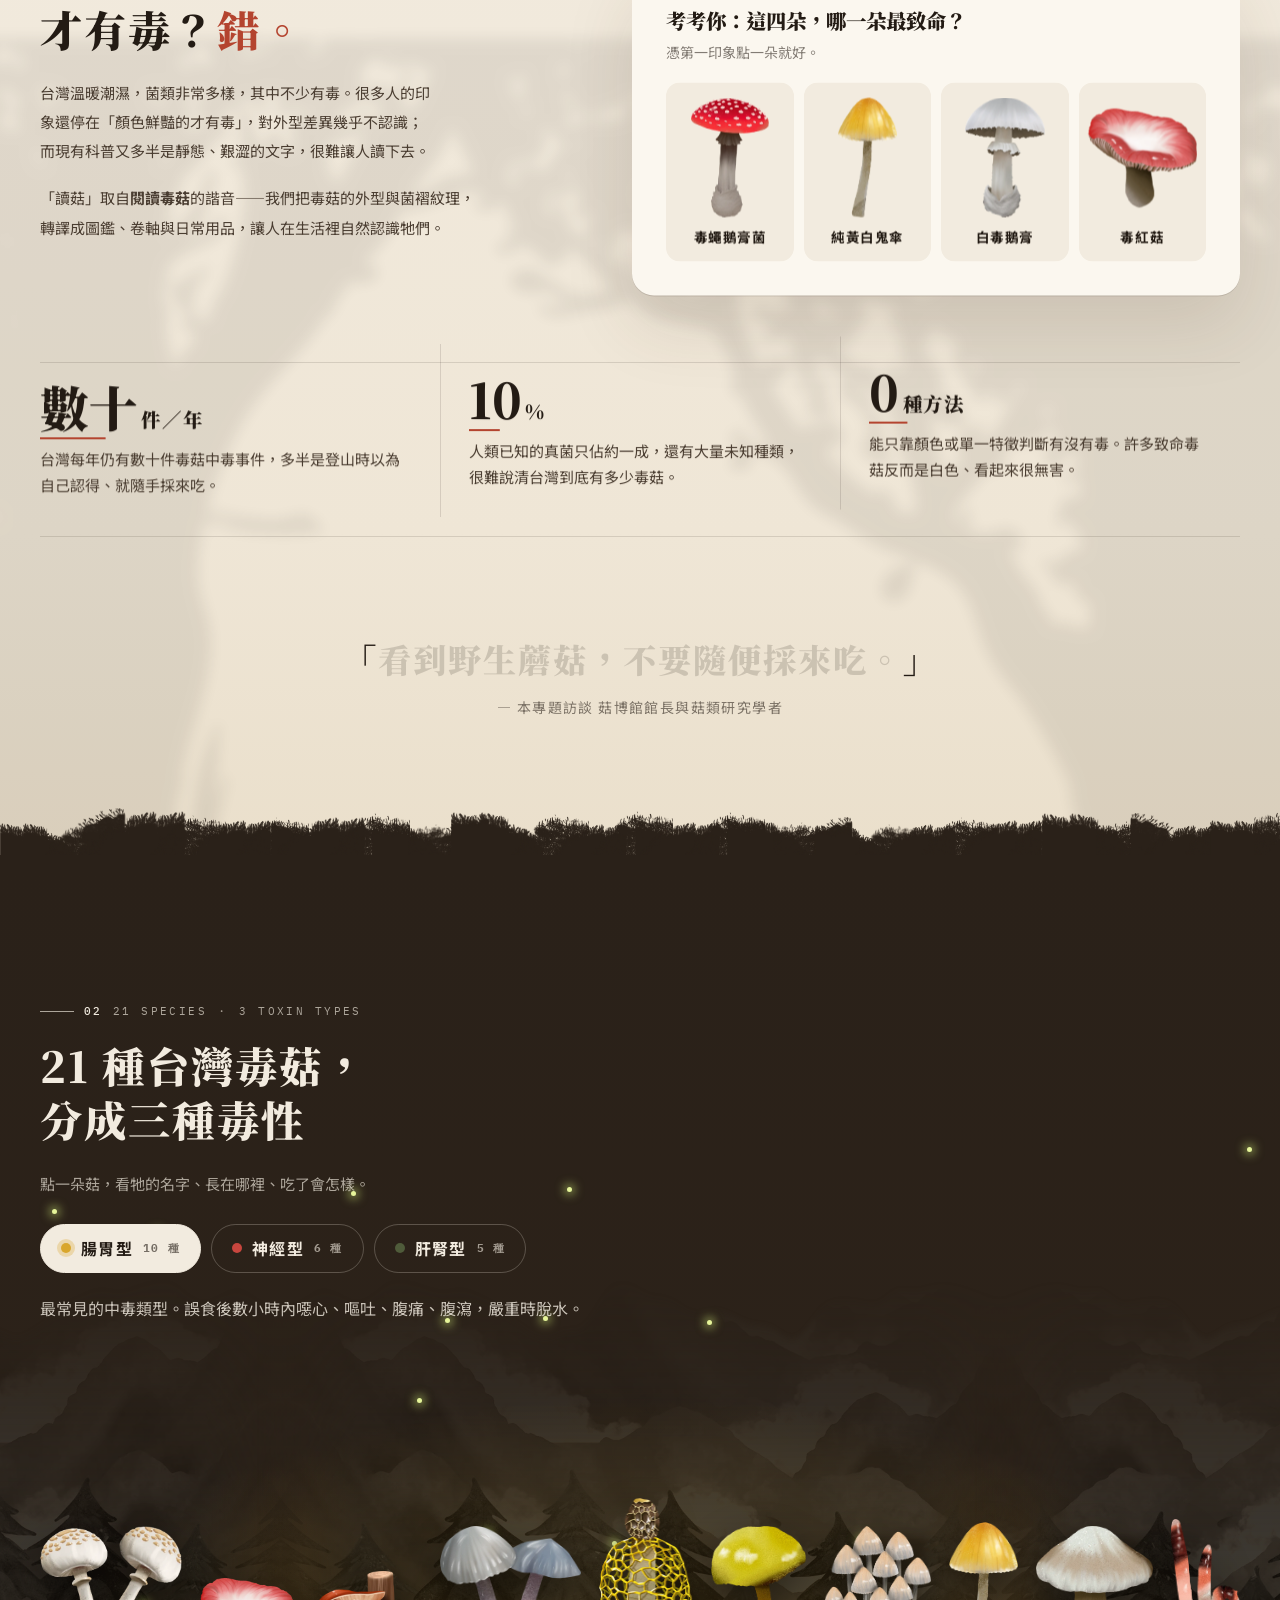
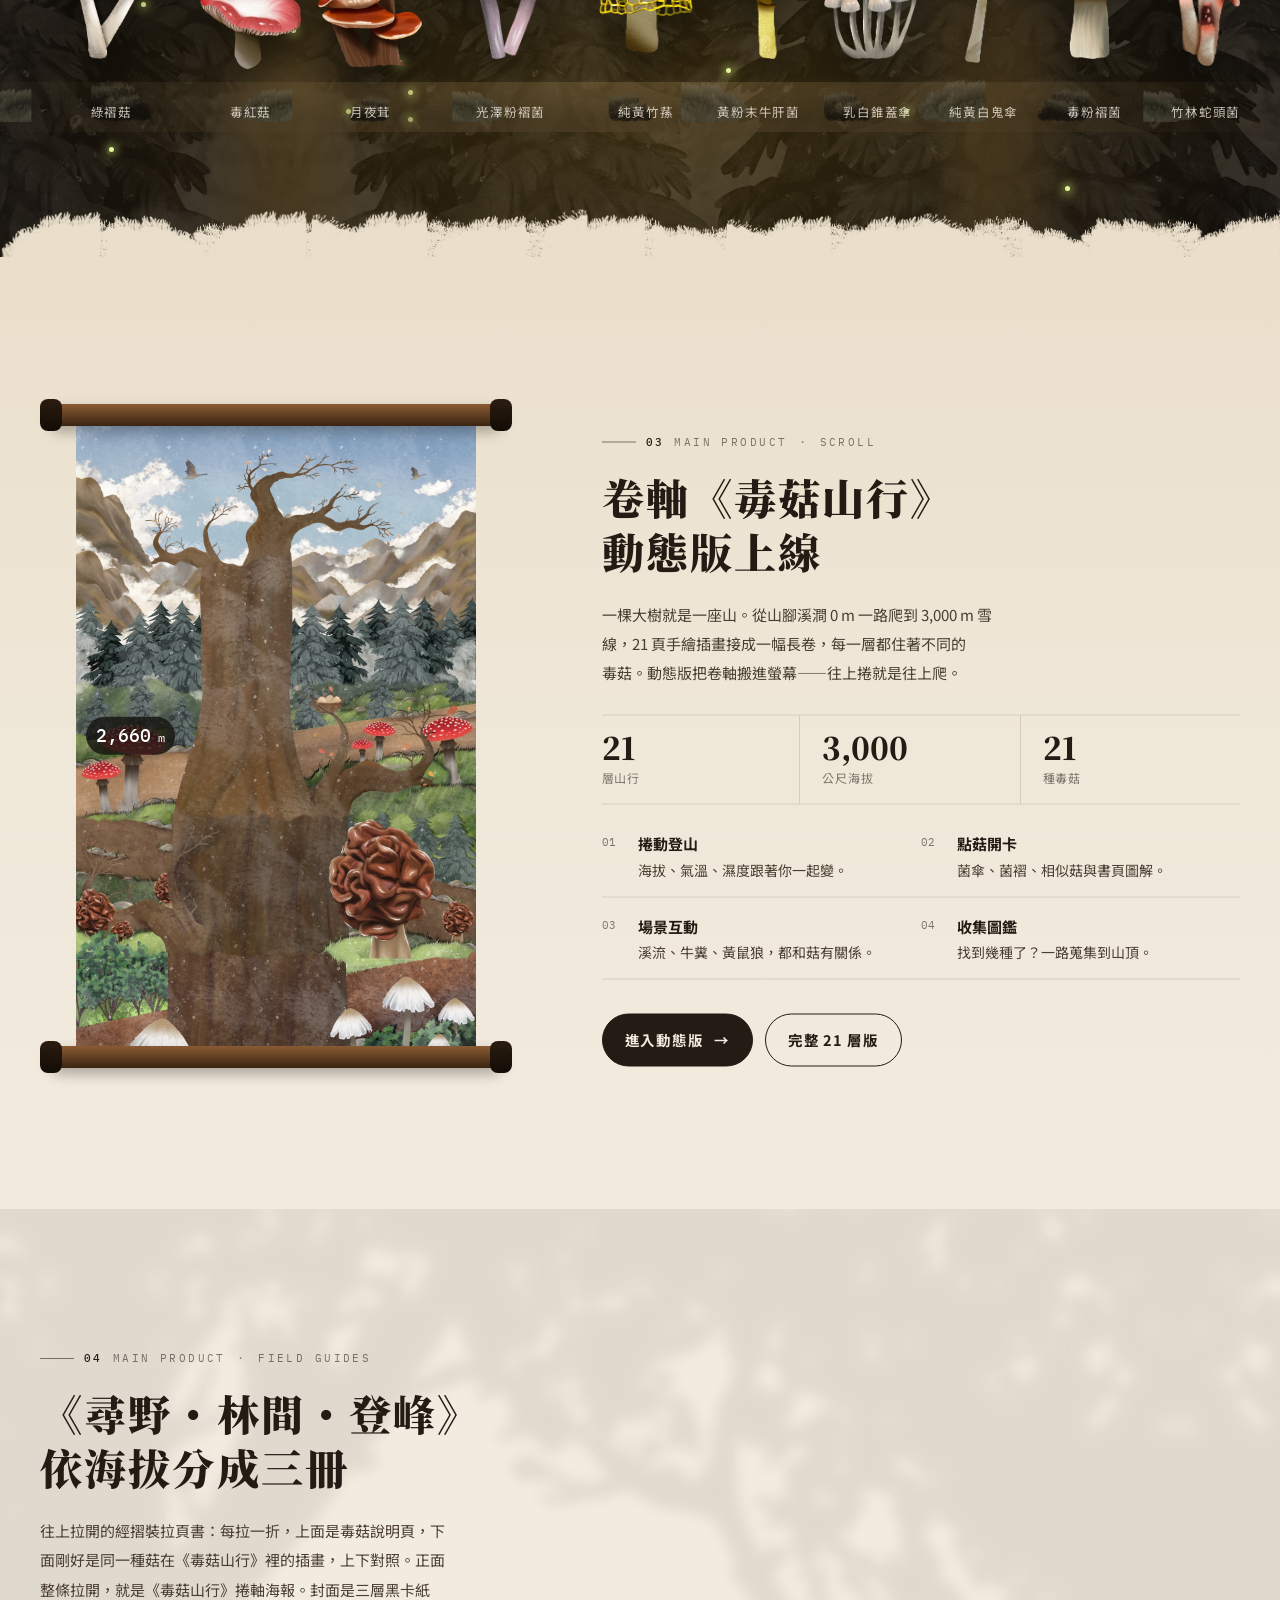
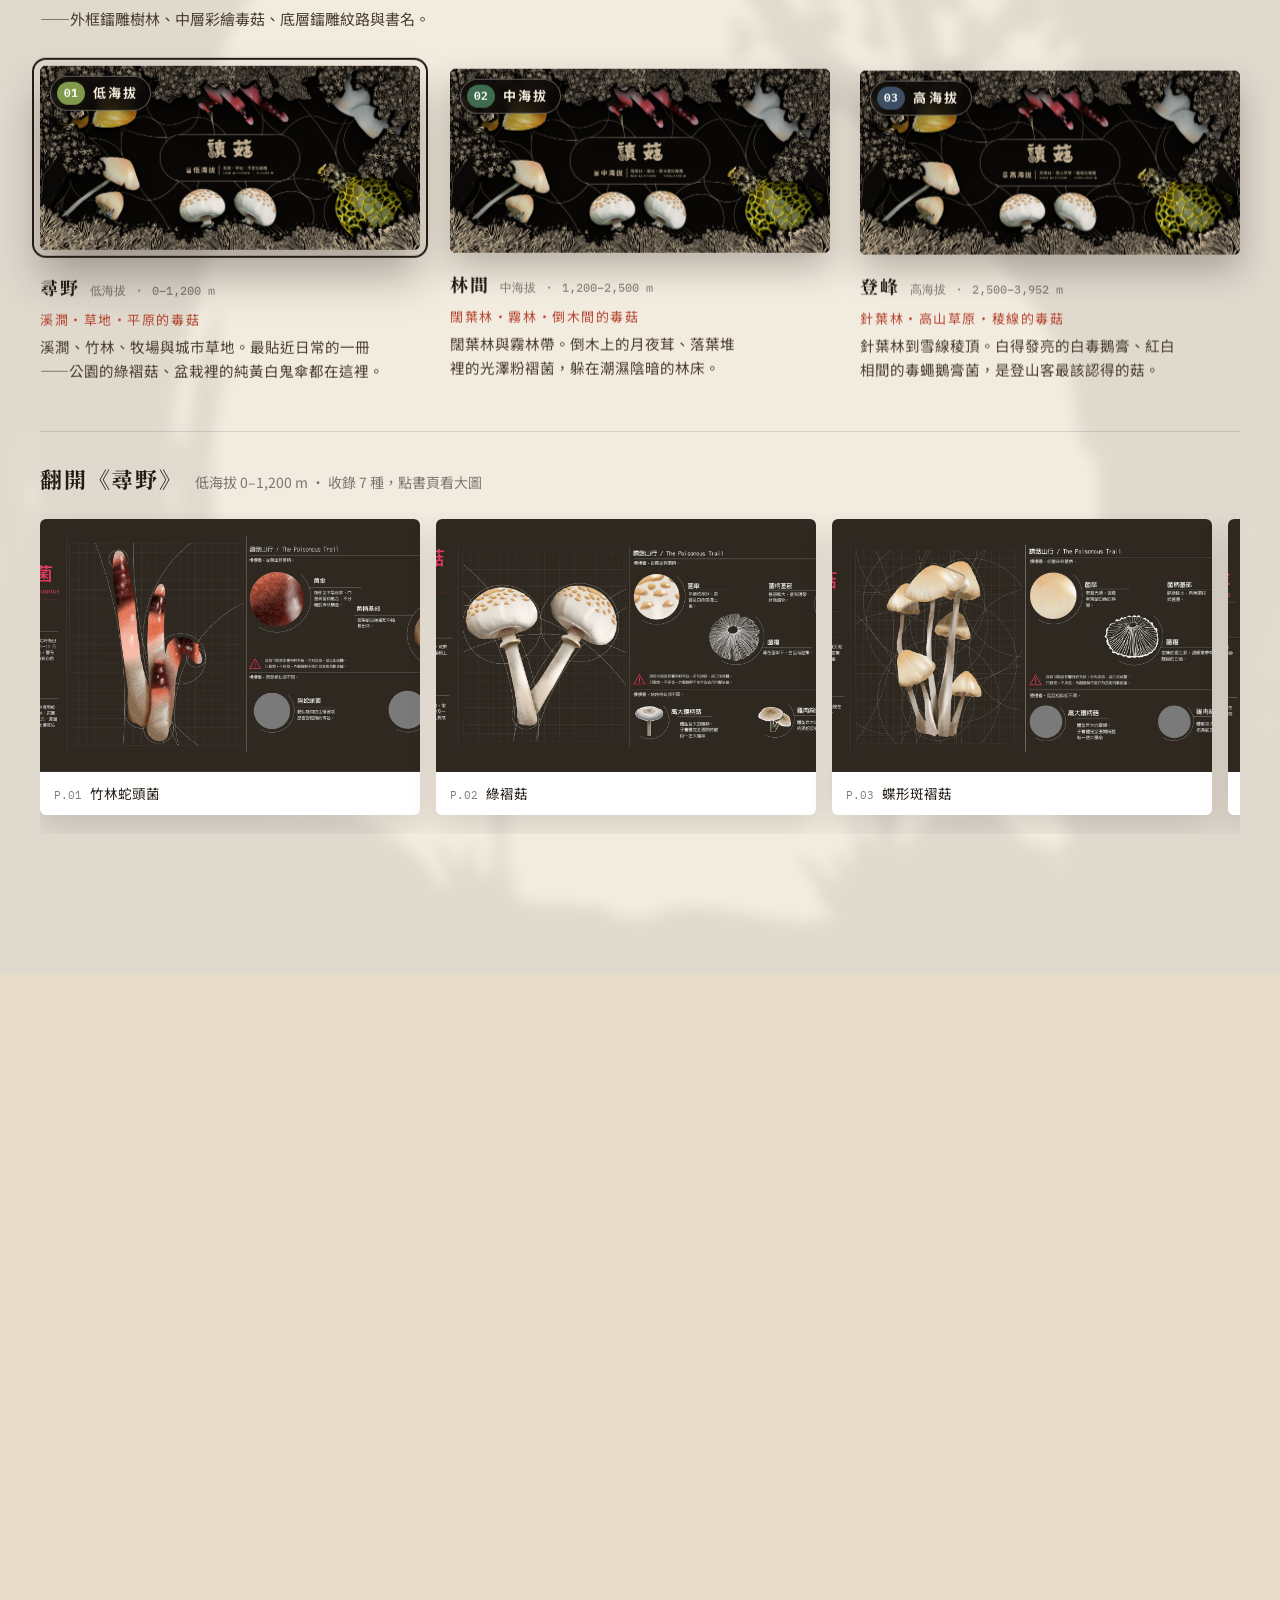
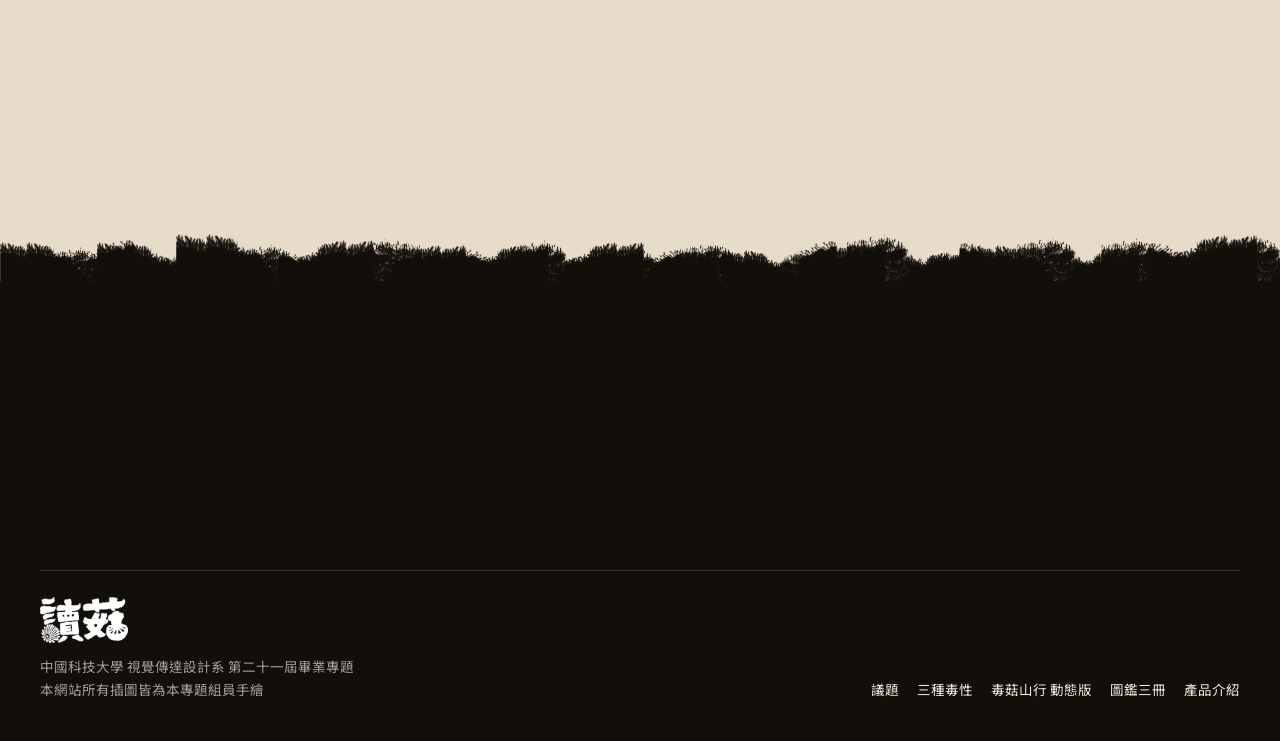
==== commit cca9213d: "讀菇：修正拉到底時封底按鈕（正面全部拉開、下一冊）點不到 Co-Authored-By: Claude Opus 5.5 <noreply@anthropic.com>" ====
--- a/dugu-home/index.html
+++ b/dugu-home/index.html
@@ -10,7 +10,7 @@
 <link href="https://fonts.googleapis.com/css2?family=Noto+Sans+TC:wght@400;500;700;900&family=Noto+Serif+TC:wght@600;900&family=IBM+Plex+Mono:wght@400;500&family=Cormorant+Garamond:ital,wght@1,500;1,600&display=swap" rel="stylesheet">
 <link rel="stylesheet" href="css/home.css?v=7">
 <link rel="stylesheet" href="css/motion.css?v=1">
-<link rel="stylesheet" href="css/flipbook.css?v=8">
+<link rel="stylesheet" href="css/flipbook.css?v=9">
 <link rel="icon" href="../dugu-trail/img/logo-ink.png">
 </head>
 <body data-page="home">
--- a/dugu-home/css/flipbook.css
+++ b/dugu-home/css/flipbook.css
@@ -240,3 +240,5 @@
 .fp.art.pending { background: #0d0b0a; }
 .fp.art.pending .af-note { color: #ece2cf; }
 .uf-p .fp.art > img { object-fit: fill; }
+/* 書頁容器本身不擋點擊（否則拉到底時封底按鈕點不到）；只有紙張本身可以點 */
+.fb-leaves { pointer-events: none; } .leaf { pointer-events: auto; }
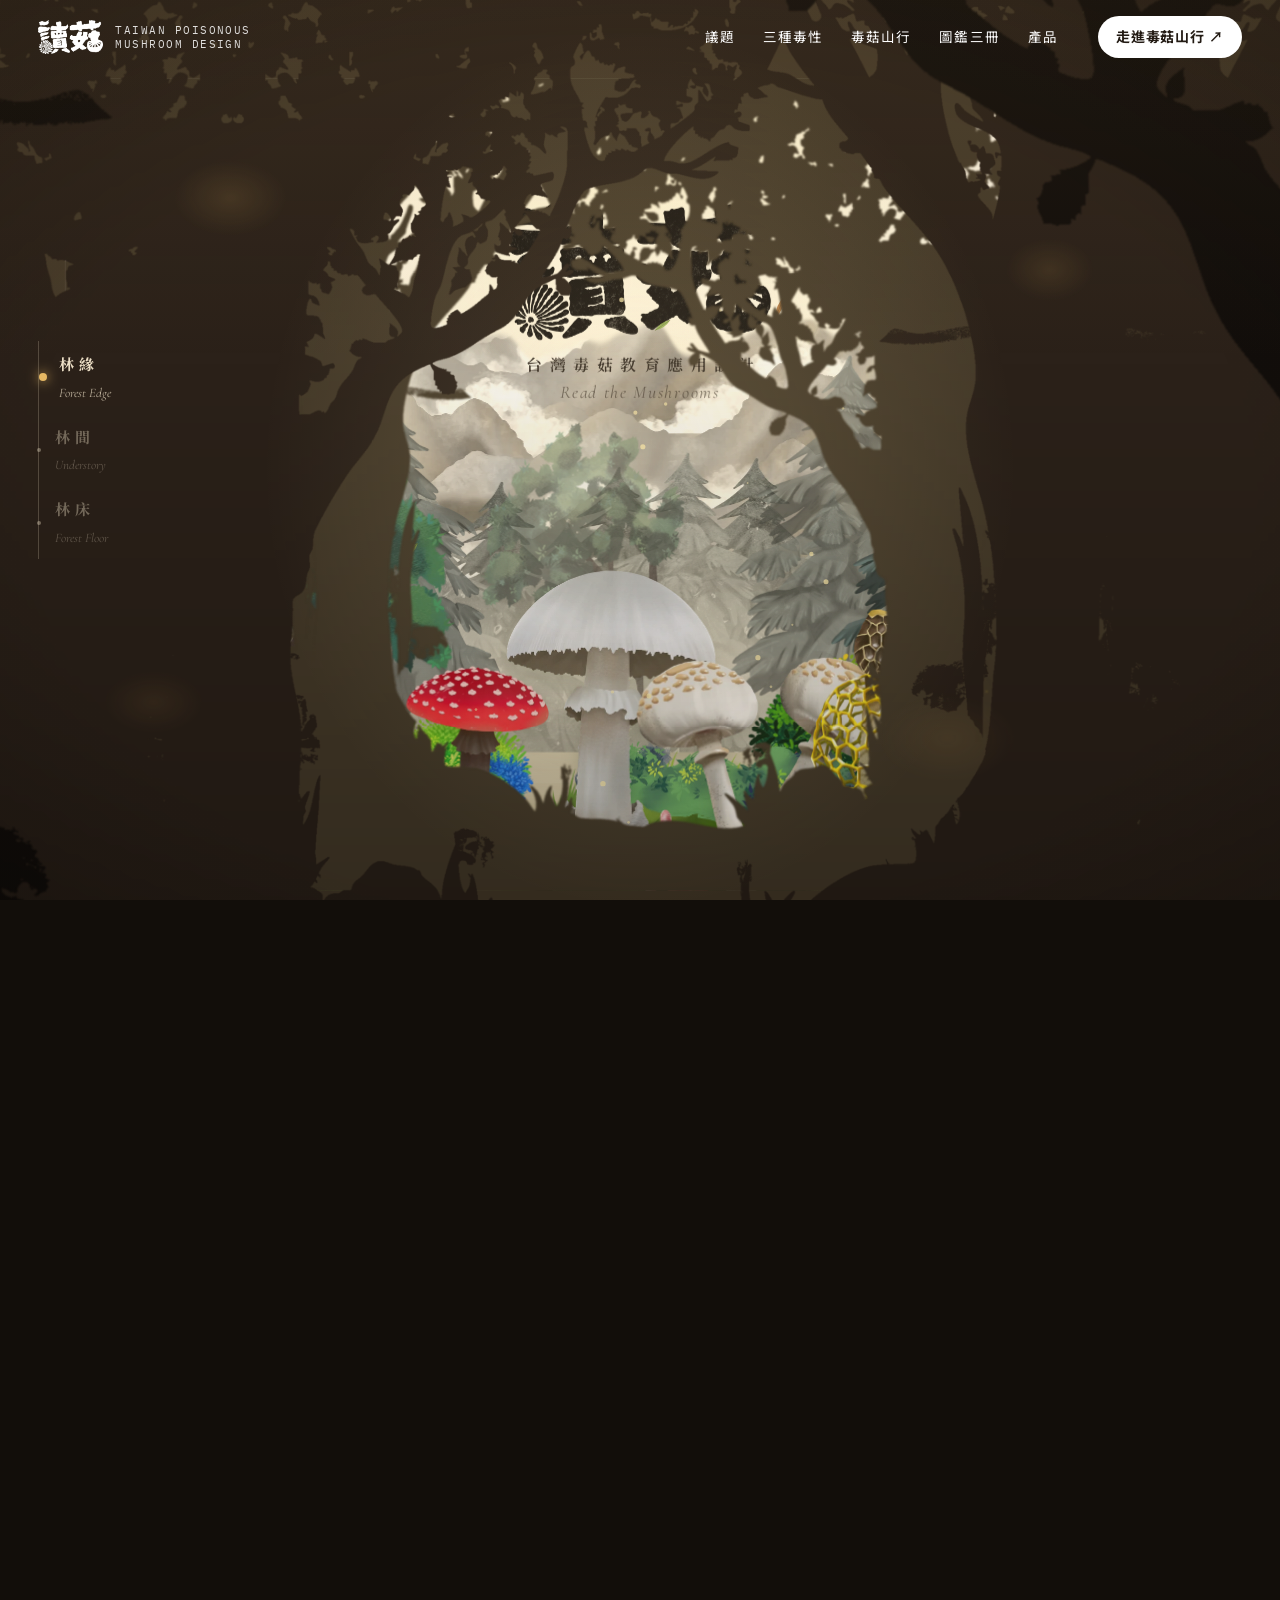
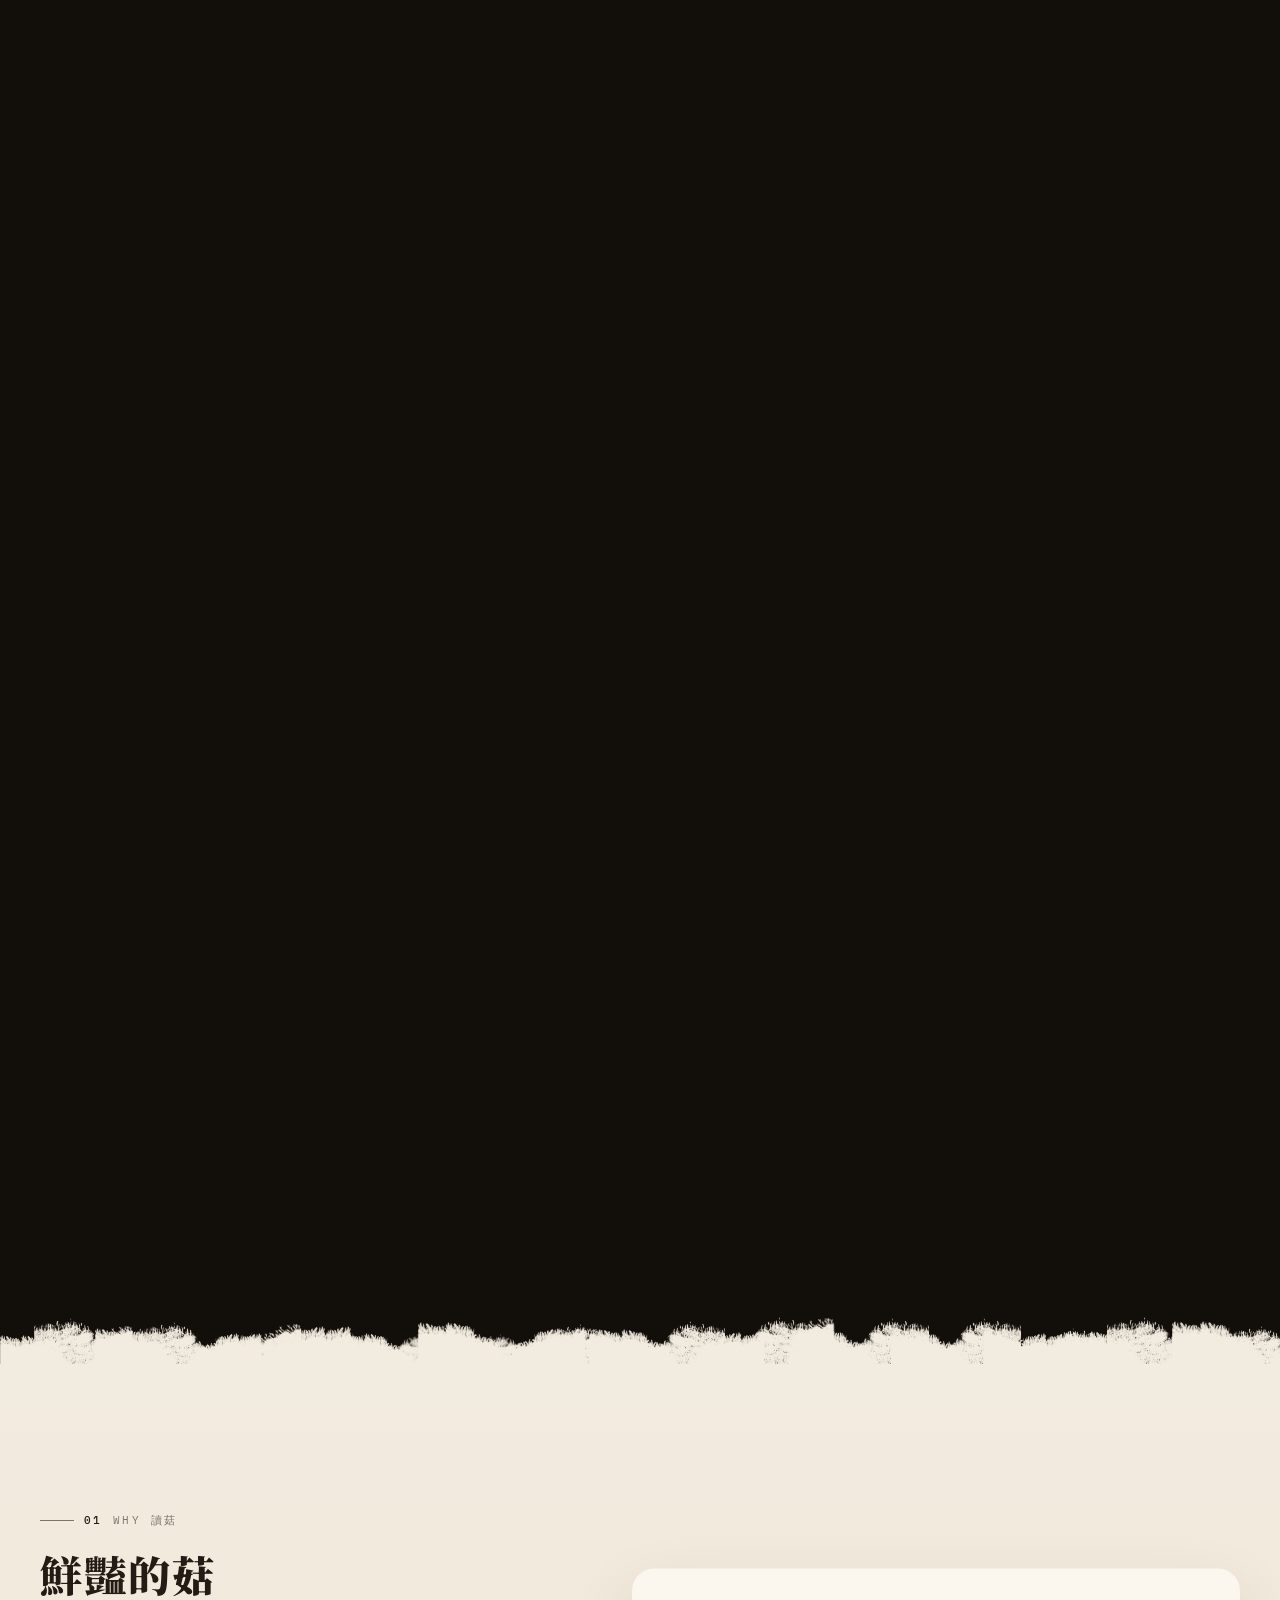
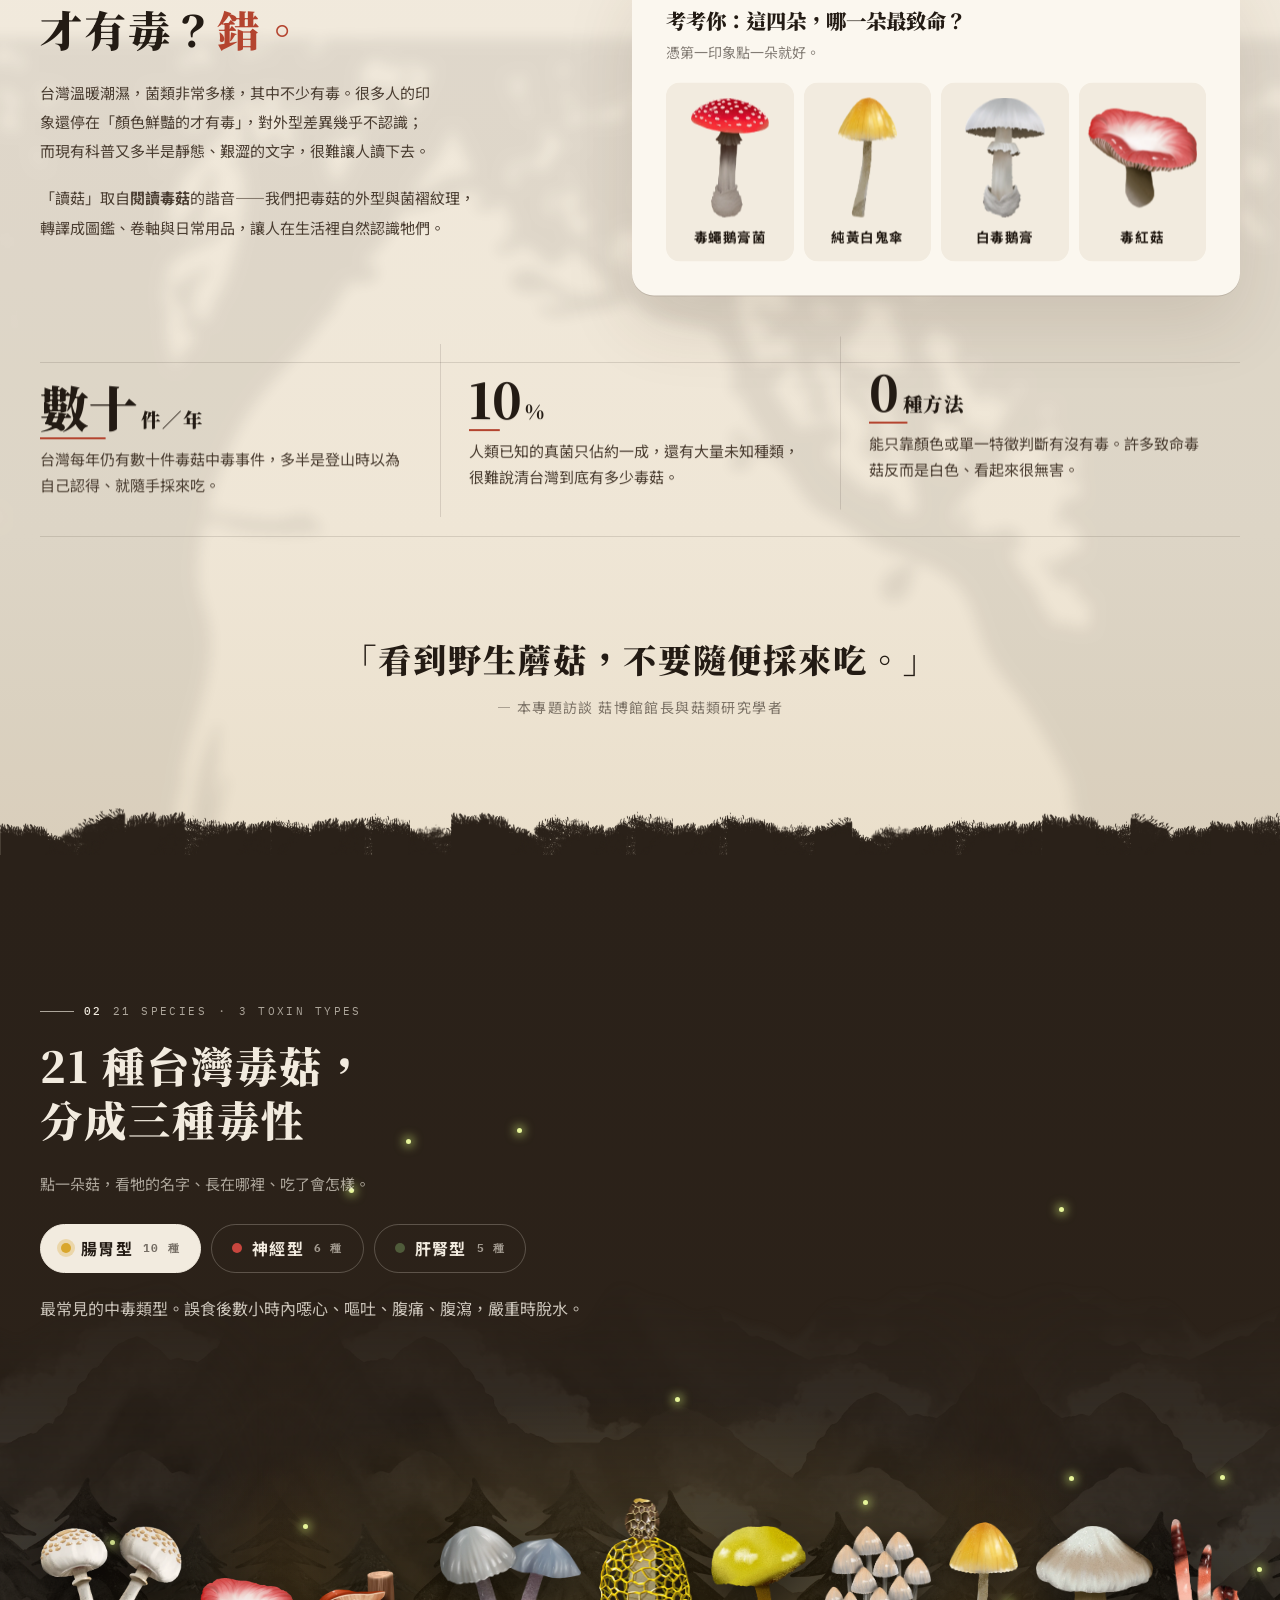
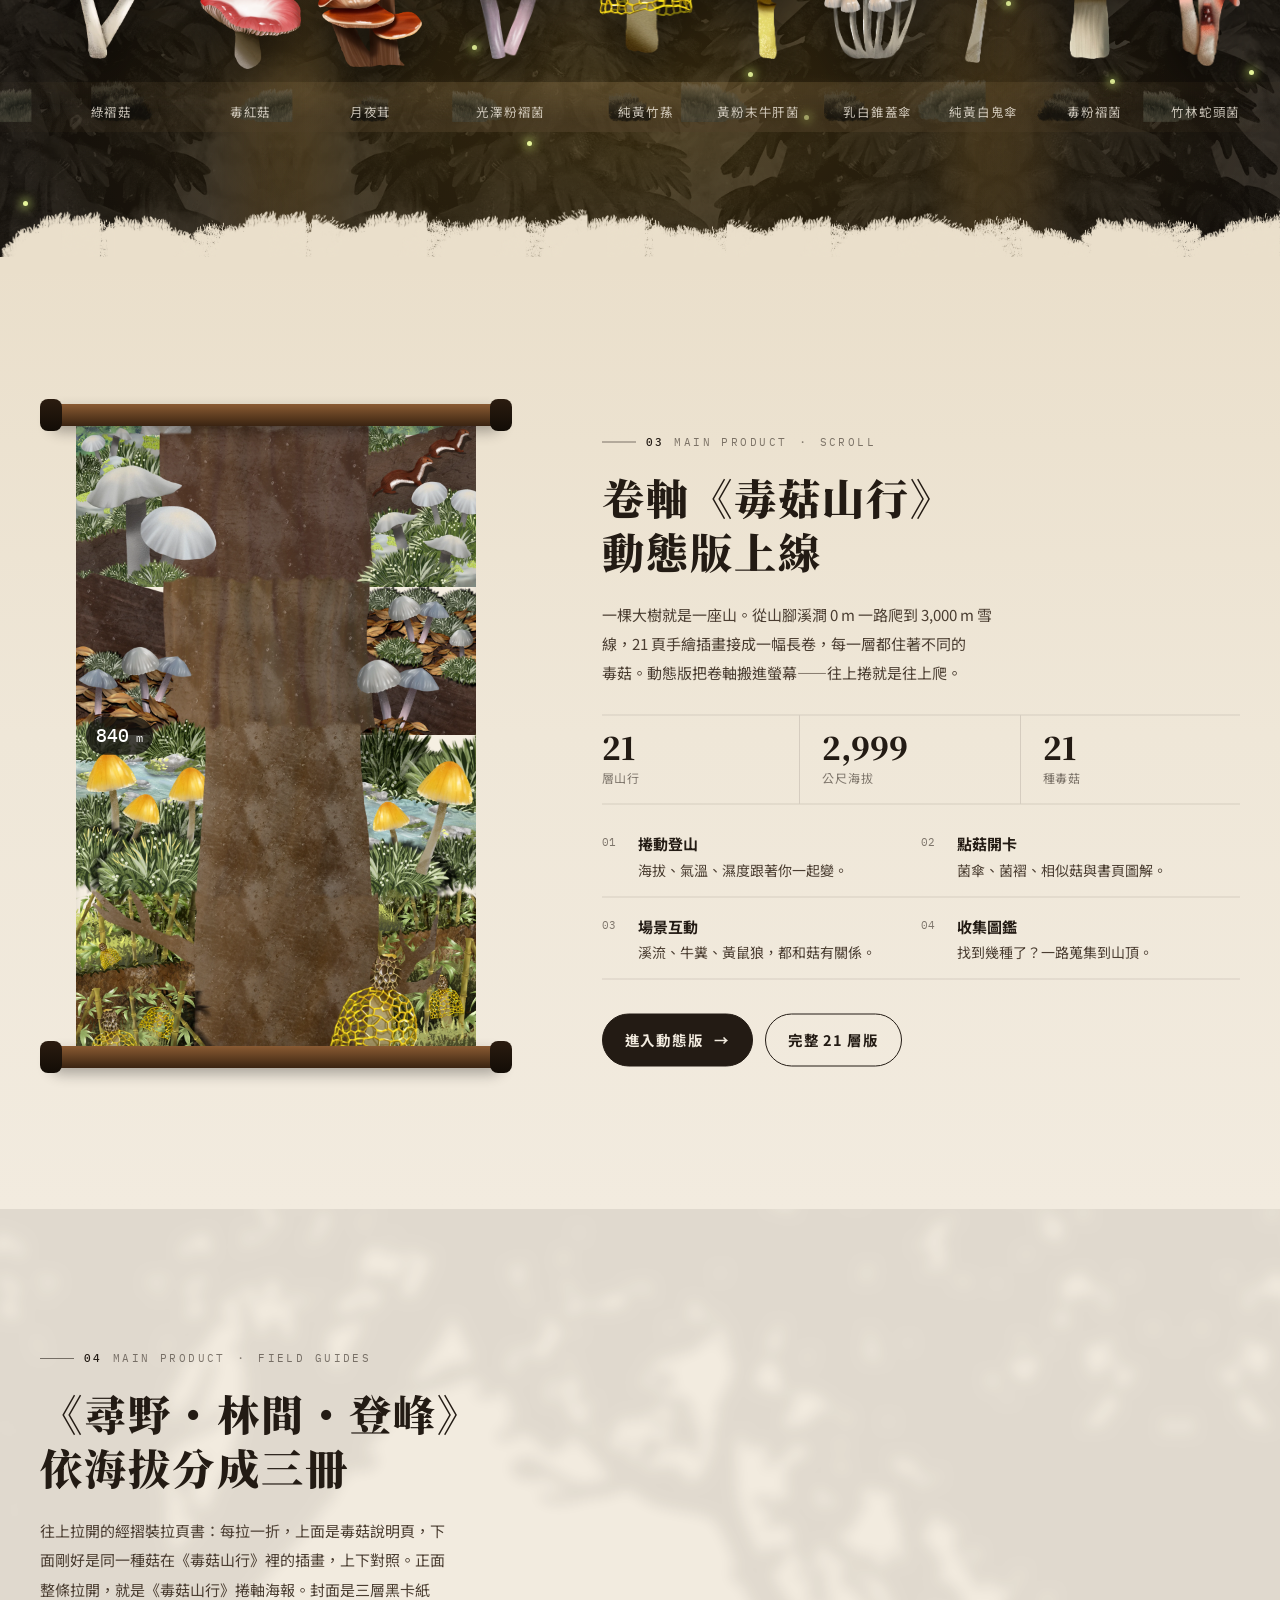
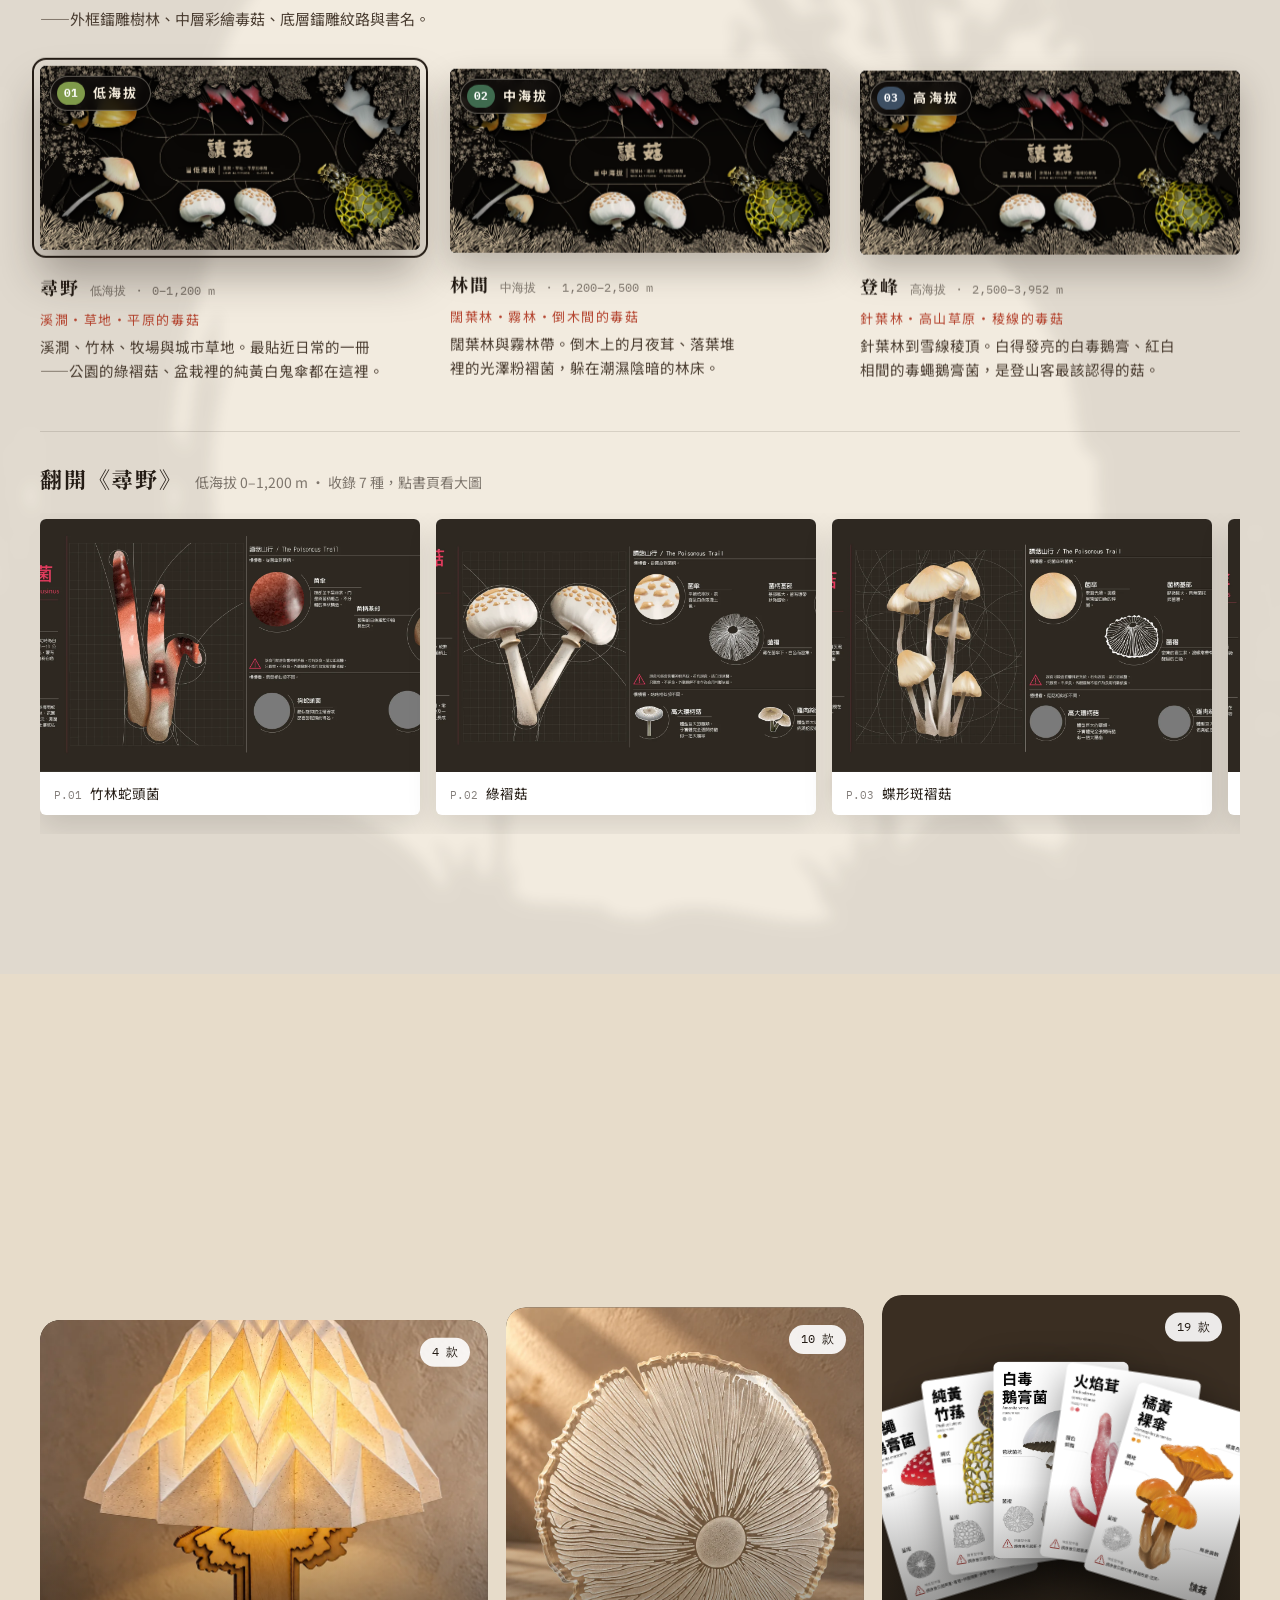
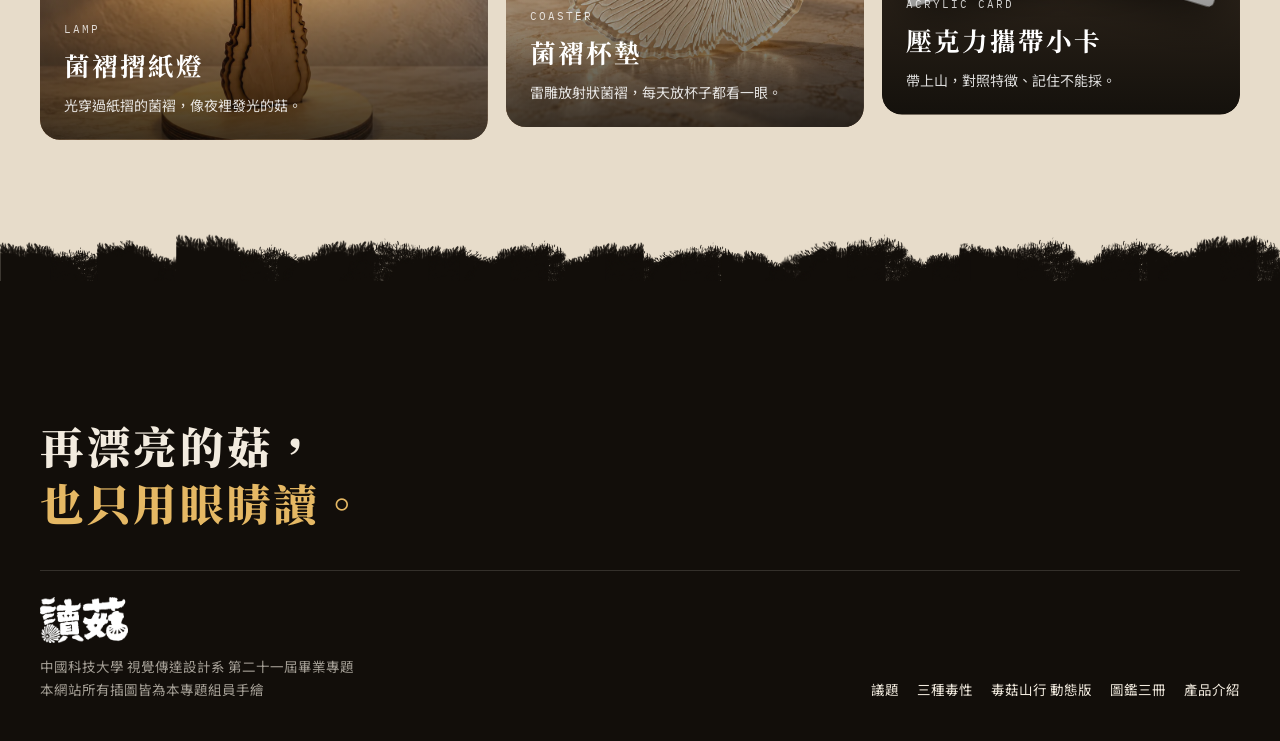
==== commit 10d0483a: "讀菇：主網站改放根目錄，/dugu/ 直接是首頁；舊 /dugu/dugu-home/ 保留轉址 Co-Authored-By: Claude Opus 5.5 <noreply@anthropic." ====
--- a/dugu-home/index.html
+++ b/dugu-home/index.html
@@ -1,204 +1,4 @@
-<!doctype html>
-<html lang="zh-Hant">
-<head>
-<meta charset="utf-8">
-<meta name="viewport" content="width=device-width, initial-scale=1, viewport-fit=cover">
-<title>讀菇｜台灣毒蘑菇教育應用設計</title>
-<meta name="description" content="讀菇——閱讀毒菇。把台灣毒蘑菇的外型與菌褶，轉譯成圖鑑、卷軸、燈具、杯墊與隨身小卡，讓大家在生活裡認識毒菇、不再誤食。">
-<link rel="preconnect" href="https://fonts.googleapis.com">
-<link rel="preconnect" href="https://fonts.gstatic.com" crossorigin>
-<link href="https://fonts.googleapis.com/css2?family=Noto+Sans+TC:wght@400;500;700;900&family=Noto+Serif+TC:wght@600;900&family=IBM+Plex+Mono:wght@400;500&family=Cormorant+Garamond:ital,wght@1,500;1,600&display=swap" rel="stylesheet">
-<link rel="stylesheet" href="css/home.css?v=7">
-<link rel="stylesheet" href="css/motion.css?v=1">
-<link rel="stylesheet" href="css/flipbook.css?v=9">
-<link rel="icon" href="../dugu-trail/img/logo-ink.png">
-</head>
-<body data-page="home">
-
-<header class="nav" id="nav">
-  <a class="nav-logo" href="#top" aria-label="讀菇 首頁">
-    <img class="white" src="../dugu-trail/img/logo-white.png" alt="讀菇"><img class="ink" src="../dugu-trail/img/logo-ink.png" alt="">
-    <span>TAIWAN POISONOUS<br>MUSHROOM DESIGN</span>
-  </a>
-  <nav class="nav-links" aria-label="主選單">
-    <a href="#issue">議題</a>
-    <a href="#types">三種毒性</a>
-    <a href="#scroll">毒菇山行</a>
-    <a href="#books">圖鑑三冊</a>
-    <a href="products.html">產品</a>
-  </nav>
-  <button class="nav-menu" id="navMenu" aria-expanded="false">選單</button>
-  <a class="nav-cta" href="../dugu-trail/index.html">走進毒菇山行 ↗</a>
-</header>
-
-<!-- 開場：三層樹冠環（林緣→林間→林床），往下滑一層層穿過，走進森林 -->
-<section class="hero" id="top" aria-label="讀菇 開場">
-  <div class="hero-stick" id="heroStick">
-    <div class="scene" id="scene">
-      <div class="sky"></div>
-      <div class="sun"></div>
-      <div class="rays" aria-hidden="true"><i></i><i></i><i></i><i></i><i></i></div>
-      <div class="lyr lyr-alp" data-depth=".12"></div>
-      <div class="haze h1"></div>
-      <div class="lyr lyr-far" data-depth=".28"></div>
-      <div class="lyr lyr-panel" data-depth=".5"></div>
-      <div class="haze h2"></div>
-      <div class="lyr lyr-mid" data-depth=".62"></div>
-      <div class="lyr lyr-ground" data-depth=".8"></div>
-      <div class="lyr lyr-mush" data-depth="1"></div>
-      <div class="lyr lyr-front" data-depth="1.35"></div>
-      <div class="hero-logo" id="heroLogo">
-        <img src="../dugu-trail/img/logo-ink.png" alt="讀菇">
-        <p>台灣毒菇教育應用設計</p>
-        <small>Read the Mushrooms</small>
-      </div>
-      <div class="torch" id="torch"></div>
-    </div>
-    <canvas id="spores" aria-hidden="true"></canvas>
-    <div class="rings" aria-hidden="true">
-      <div class="ring r-back"><img src="img/scene/canopy-back.webp" alt=""></div>
-      <div class="ring r-mid"><img src="img/scene/canopy-mid.webp" alt=""></div>
-      <div class="ring r-front"><img src="img/scene/canopy-front.webp" alt=""></div>
-    </div>
-    <div class="dapple" aria-hidden="true"></div>
-    <div class="hero-fade" id="heroFade"></div>
-    <ol class="depth" id="depth" aria-hidden="true">
-      <li class="on"><b>林緣</b><span>Forest Edge</span></li>
-      <li><b>林間</b><span>Understory</span></li>
-      <li><b>林床</b><span>Forest Floor</span></li>
-    </ol>
-    <div class="hero-hint" id="hint">往下滑，走進森林<i></i></div>
-    <div class="hero-say" id="say"><b><i>每一朵都很美，</i><i>也每一朵都有毒。</i></b><span>點點看地上的菇——牠們都畫自本專題的手繪圖鑑。點空地會揚起孢子。</span></div>
-  </div>
-  <div class="grass-row" data-grass style="--sil: var(--paper); top: auto; bottom: -10px" aria-hidden="true"></div>
-</section>
-
-<!-- 議題 -->
-<section class="sec issue" id="issue">
-  <div class="leafshade" aria-hidden="true"></div>
-  <div class="side-art sa-l" aria-hidden="true"><img src="img/scene/p-white.webp" alt=""></div>
-  <div class="wrap">
-    <div class="issue-grid">
-      <div class="rv">
-        <p class="kicker"><b>01</b> Why 讀菇</p>
-        <h2 class="h2">鮮豔的菇<br>才有毒？<em>錯。</em></h2>
-        <p class="lead">台灣溫暖潮濕，菌類非常多樣，其中不少有毒。很多人的印象還停在「顏色鮮豔的才有毒」，對外型差異幾乎不認識；而現有科普又多半是靜態、艱澀的文字，很難讓人讀下去。</p>
-        <p class="lead">「讀菇」取自<b>閱讀毒菇</b>的諧音——我們把毒菇的外型與菌褶紋理，轉譯成圖鑑、卷軸與日常用品，讓人在生活裡自然認識牠們。</p>
-      </div>
-      <div class="quiz rv" id="quiz" style="--rd:.15s">
-        <p class="quiz-q">考考你：這四朵，哪一朵最致命？</p>
-        <p class="quiz-sub">憑第一印象點一朵就好。</p>
-        <div class="quiz-row" id="quizRow"></div>
-        <div class="quiz-ans" id="quizAns"></div>
-      </div>
-    </div>
-    <div class="facts">
-      <div class="fact rv"><div class="fact-n">數十<small>件／年</small></div><p>台灣每年仍有數十件毒菇中毒事件，多半是登山時以為自己認得、就隨手採來吃。</p></div>
-      <div class="fact rv" style="--rd:.1s"><div class="fact-n">10<small>%</small></div><p>人類已知的真菌只佔約一成，還有大量未知種類，很難說清台灣到底有多少毒菇。</p></div>
-      <div class="fact rv" style="--rd:.2s"><div class="fact-n">0<small>種方法</small></div><p>能只靠顏色或單一特徵判斷有沒有毒。許多致命毒菇反而是白色、看起來很無害。</p></div>
-    </div>
-    <blockquote class="quote rv">
-      <q>看到野生蘑菇，不要隨便採來吃。</q>
-      <cite>— 本專題訪談 菇博館館長與菇類研究學者</cite>
-    </blockquote>
-  </div>
-</section>
-
-<!-- 三種毒性 -->
-<section class="sec types" id="types">
-  <div class="grass-row" data-grass style="--sil: var(--bark)" aria-hidden="true"></div>
-  <div class="types-bg" aria-hidden="true"><img src="img/scene/p-alpine.webp" alt=""><img src="img/scene/p-alpine.webp" alt=""><img src="img/scene/p-alpine.webp" alt=""></div>
-  <div class="fireflies" id="flies" aria-hidden="true"></div>
-  <div class="wrap">
-    <p class="kicker rv"><b>02</b> 21 Species ・ 3 Toxin Types</p>
-    <h2 class="h2 rv">21 種台灣毒菇，<br>分成三種毒性</h2>
-    <p class="lead rv">點一朵菇，看牠的名字、長在哪裡、吃了會怎樣。</p>
-    <div class="tabs" id="tabs" role="tablist"></div>
-    <p class="type-desc" id="typeDesc"></p>
-    <div class="floor" id="floor"><div class="floor-ground" id="floorGround" aria-hidden="true"></div><div class="floor-row" id="floorRow"></div></div>
-  </div>
-</section>
-
-<!-- 卷軸：毒菇山行（動態版入口） -->
-<section class="sec scroll-sec" id="scroll">
-  <div class="grass-row" data-grass style="--sil: #eadfcb" aria-hidden="true"></div>
-  <div class="wrap scroll-grid">
-    <div class="scroll rv" aria-label="卷軸預覽：拖曳或滾動上下看">
-      <div class="rod"></div>
-      <div class="scroll-win" id="scrollWin">
-        <div class="scroll-strip" id="strip"></div>
-        <div class="alt"><b id="altNum">0</b> m</div>
-      </div>
-      <div class="rod"></div>
-    </div>
-    <div>
-      <p class="kicker rv"><b>03</b> Main Product ・ Scroll</p>
-      <h2 class="h2 rv">卷軸《毒菇山行》<br>動態版上線</h2>
-      <p class="lead rv">一棵大樹就是一座山。從山腳溪澗 0 m 一路爬到 3,000 m 雪線，21 頁手繪插畫接成一幅長卷，每一層都住著不同的毒菇。動態版把卷軸搬進螢幕——往上捲就是往上爬。</p>
-      <div class="stat-row rv">
-        <div class="stat"><b>21</b><span>層山行</span></div>
-        <div class="stat"><b>3,000</b><span>公尺海拔</span></div>
-        <div class="stat"><b>21</b><span>種毒菇</span></div>
-      </div>
-      <ul class="feat rv">
-        <li><b>捲動登山</b>海拔、氣溫、濕度跟著你一起變。</li>
-        <li><b>點菇開卡</b>菌傘、菌褶、相似菇與書頁圖解。</li>
-        <li><b>場景互動</b>溪流、牛糞、黃鼠狼，都和菇有關係。</li>
-        <li><b>收集圖鑑</b>找到幾種了？一路蒐集到山頂。</li>
-      </ul>
-      <div class="cta-row rv">
-        <a class="btn btn-ink" href="../dugu-trail/index.html">進入動態版 <span class="arr">→</span></a>
-        <a class="btn btn-line" href="../dugu-trail/full.html">完整 21 層版</a>
-      </div>
-    </div>
-  </div>
-</section>
-
-<!-- 三冊圖鑑 -->
-<section class="sec books" id="books">
-  <div class="leafshade" aria-hidden="true"></div>
-  <div class="wrap">
-    <p class="kicker rv"><b>04</b> Main Product ・ Field Guides</p>
-    <h2 class="h2 rv">《尋野・林間・登峰》<br>依海拔分成三冊</h2>
-    <p class="lead rv">往上拉開的經摺裝拉頁書：每拉一折，上面是毒菇說明頁，下面剛好是同一種菇在《毒菇山行》裡的插畫，上下對照。正面整條拉開，就是《毒菇山行》捲軸海報。封面是三層黑卡紙——外框鐳雕樹林、中層彩繪毒菇、底層鐳雕紋路與書名。</p>
-    <div class="shelf" id="shelf"></div>
-    <div class="pages" id="pages"></div>
-  </div>
-</section>
-
-<!-- 產品預告 -->
-<section class="sec prod-teaser" id="products">
-  <div class="wrap">
-    <p class="kicker rv"><b>05</b> Everyday Objects</p>
-    <h2 class="h2 rv">把毒菇，帶回生活裡</h2>
-    <p class="lead rv">放射狀的菌褶是每一朵菇的指紋。我們把它做成會發光的燈、隔熱的杯墊、帶上山的透明小卡。</p>
-    <div class="tiles">
-      <a class="tile rv" href="products.html#lamp"><img class="bg" src="img/prod/lamp-inocybe.webp" alt="汙白絲蓋傘摺紙燈"><span class="tile-count">4 款</span><span class="tile-txt"><small>LAMP</small><b>菌褶摺紙燈</b><span>光穿過紙摺的菌褶，像夜裡發光的菇。</span></span></a>
-      <a class="tile rv" href="products.html#coaster" style="--rd:.1s"><img class="bg" src="img/prod/coaster-chloro.webp" alt="綠褶菇壓克力杯墊"><span class="tile-count">10 款</span><span class="tile-txt"><small>COASTER</small><b>菌褶杯墊</b><span>雷雕放射狀菌褶，每天放杯子都看一眼。</span></span></a>
-      <a class="tile cards rv" href="products.html#cards" style="--rd:.2s"><span class="fan" id="fan"></span><span class="tile-count">19 款</span><span class="tile-txt"><small>ACRYLIC CARD</small><b>壓克力攜帶小卡</b><span>帶上山，對照特徵、記住不能採。</span></span></a>
-    </div>
-  </div>
-</section>
-
-<footer class="foot">
-  <div class="grass-row" data-grass style="--sil: var(--forest)" aria-hidden="true"></div>
-  <div class="wrap">
-    <p class="foot-say">再漂亮的菇，<br><em>也只用眼睛讀。</em></p>
-    <div class="foot-row">
-      <div><img src="../dugu-trail/img/logo-white.png" alt="讀菇"><p style="margin:12px 0 0">中國科技大學 視覺傳達設計系 第二十一屆畢業專題<br>本網站所有插圖皆為本專題組員手繪</p></div>
-      <nav class="foot-links"><a href="#issue">議題</a><a href="#types">三種毒性</a><a href="../dugu-trail/index.html">毒菇山行 動態版</a><a href="#books">圖鑑三冊</a><a href="products.html">產品介紹</a></nav>
-    </div>
-  </div>
-</footer>
-
-<div class="modal" id="modal" hidden><div class="md-box" role="dialog" aria-modal="true" aria-labelledby="mdName"><button class="md-x" data-close aria-label="關閉">×</button><div class="md-art" id="mdArt"></div><div class="md-txt" id="mdTxt"></div></div></div>
-<div class="lb" id="lb" hidden><figure style="margin:0"><img alt=""><p></p></figure></div>
-
-<script src="../dugu-trail/js/data.js"></script>
-<script src="js/home-data.js?v=6"></script>
-<script src="js/common.js?v=2"></script>
-<script src="js/home.js?v=7"></script>
-<script src="js/motion.js?v=1"></script>
-<script src="js/flipbook.js?v=7"></script>
-</body>
-</html>
+<!doctype html><meta charset="utf-8"><title>讀菇</title>
+<meta http-equiv="refresh" content="0; url=../index.html">
+<script>location.replace('../index.html' + location.search + location.hash);</script>
+<a href="../index.html">讀菇</a>
